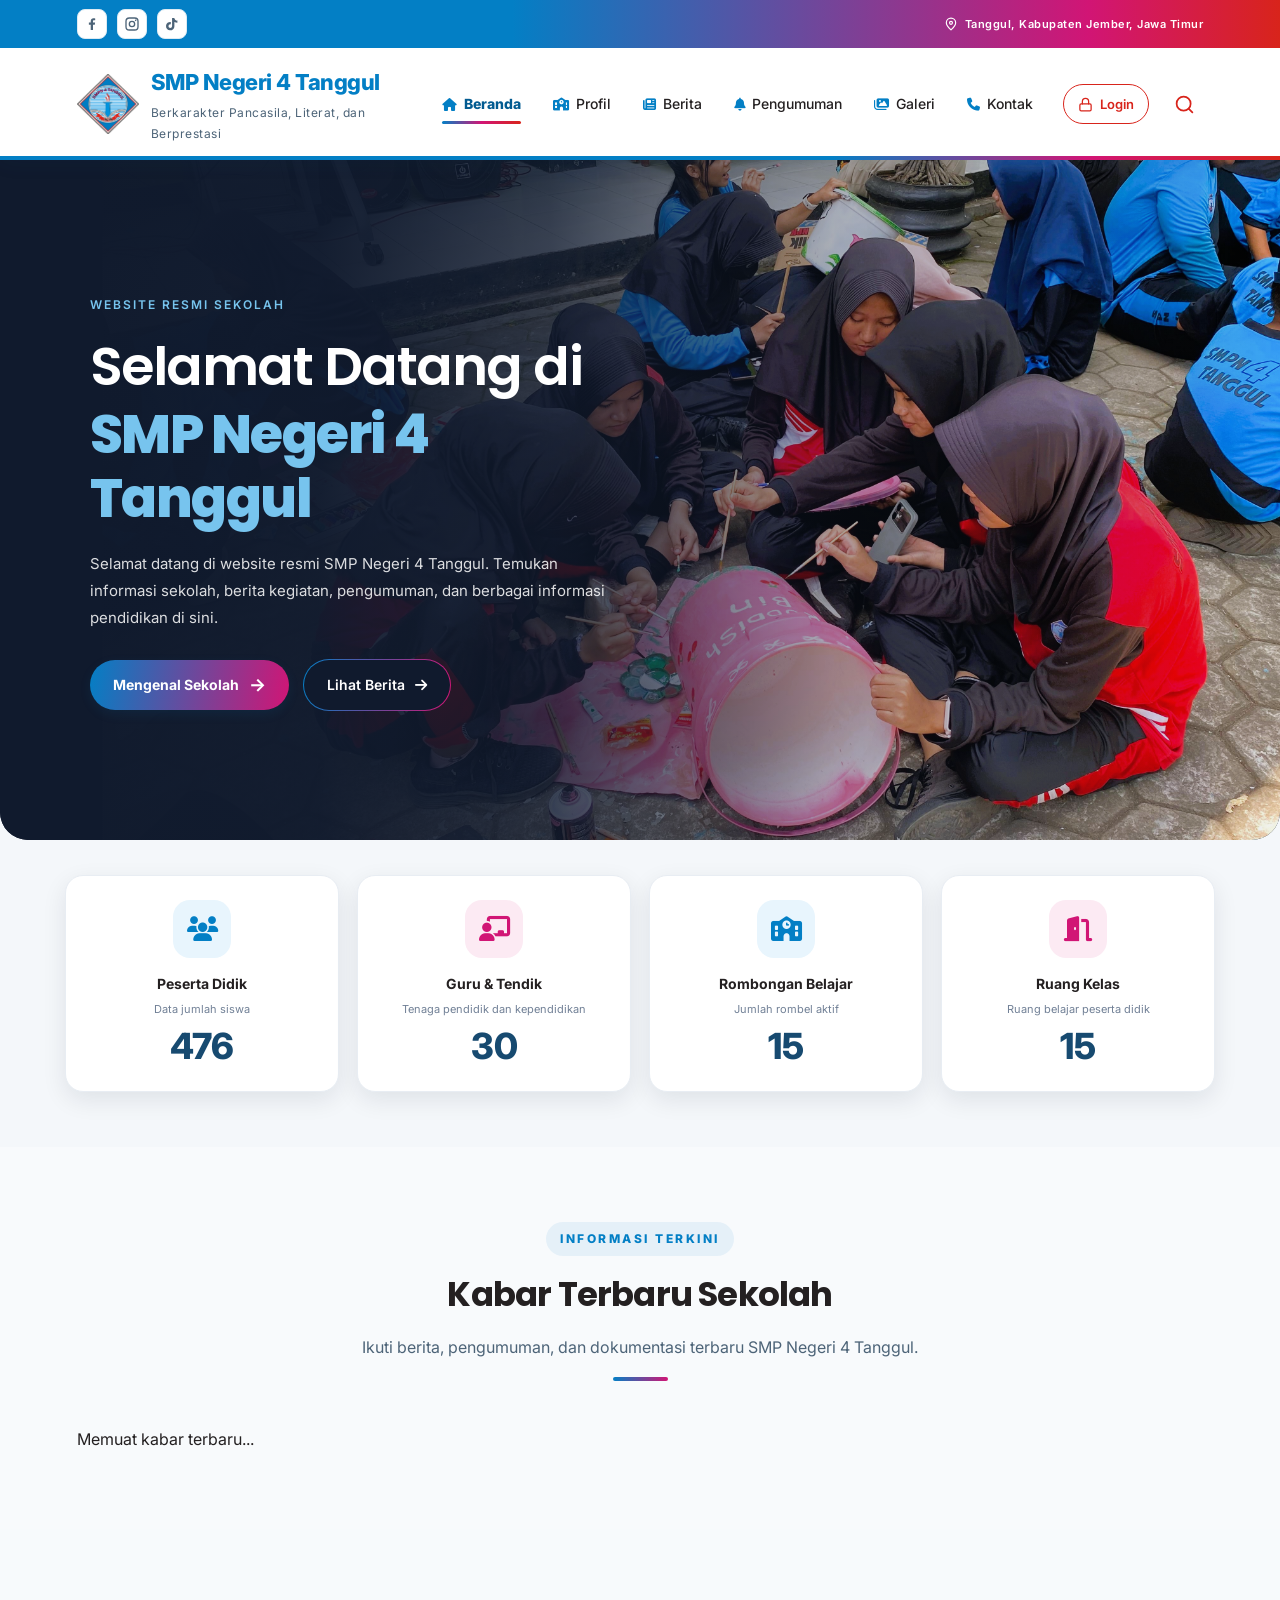
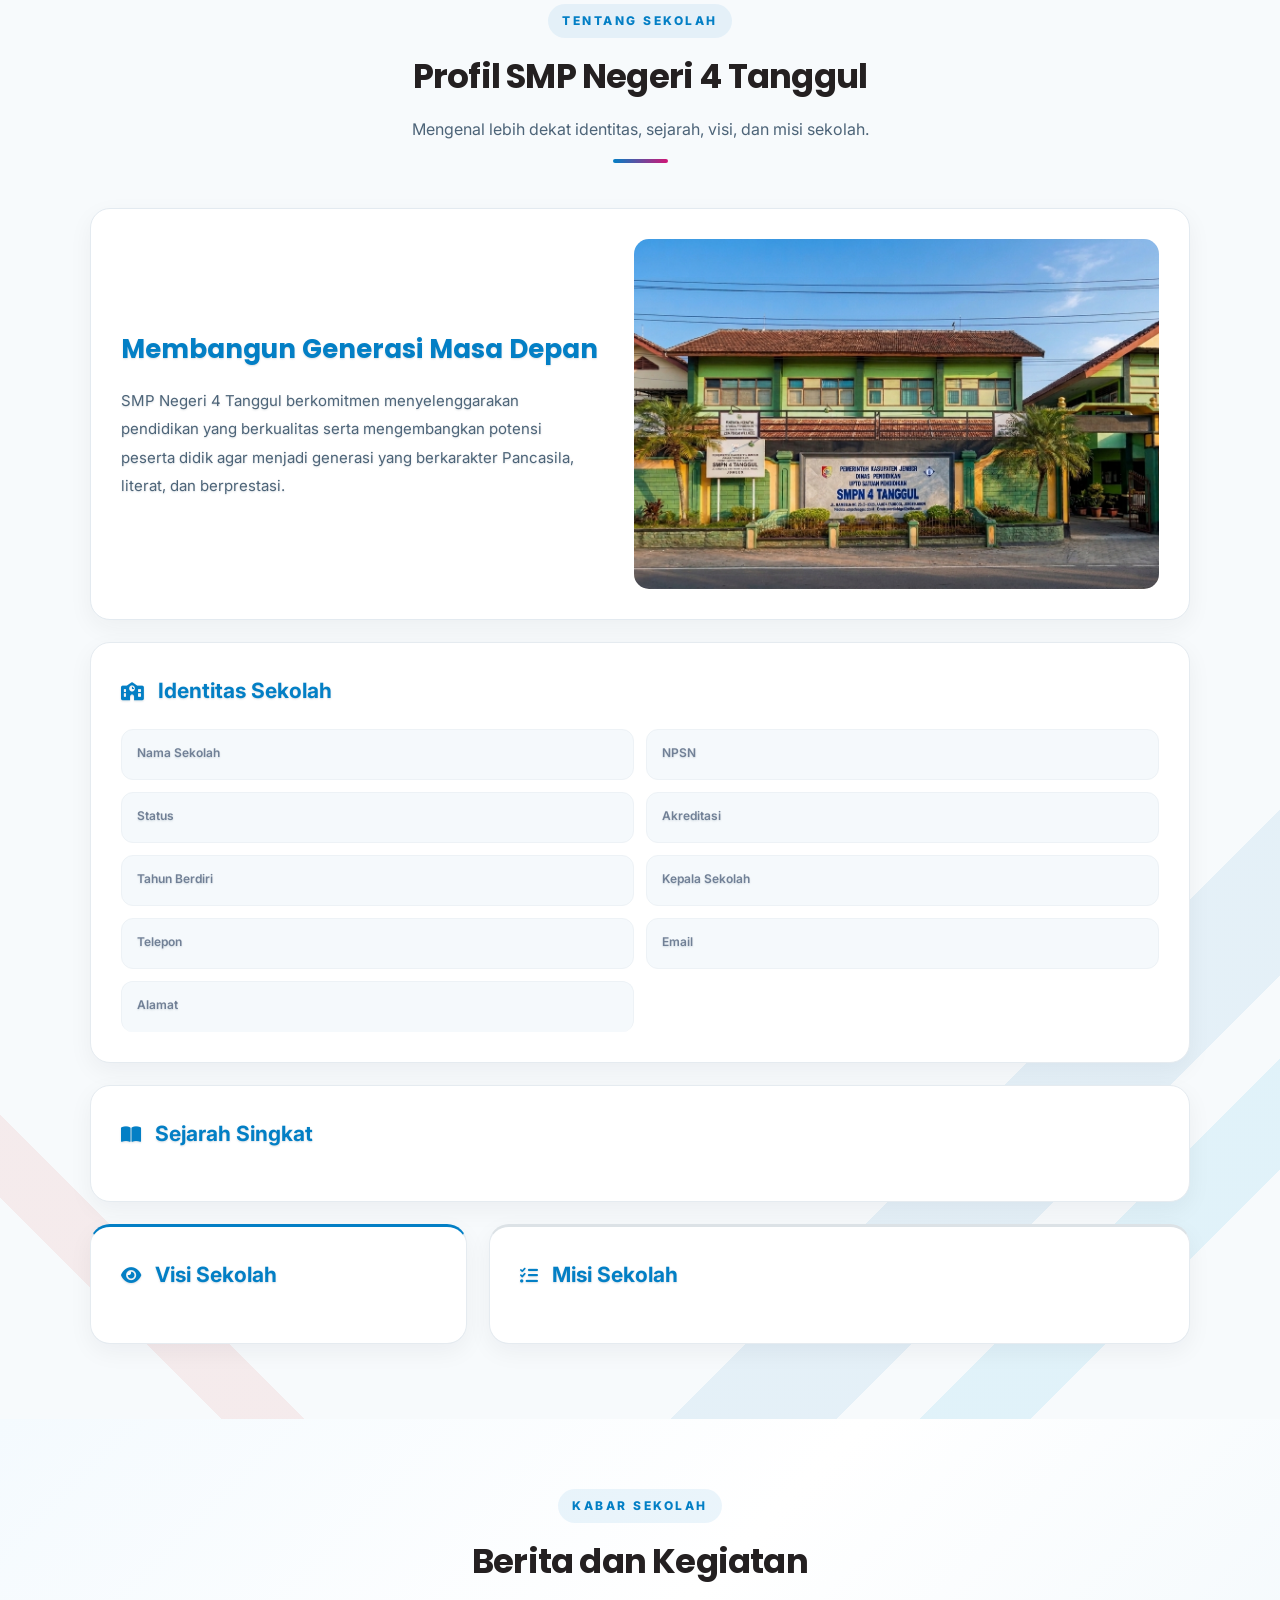
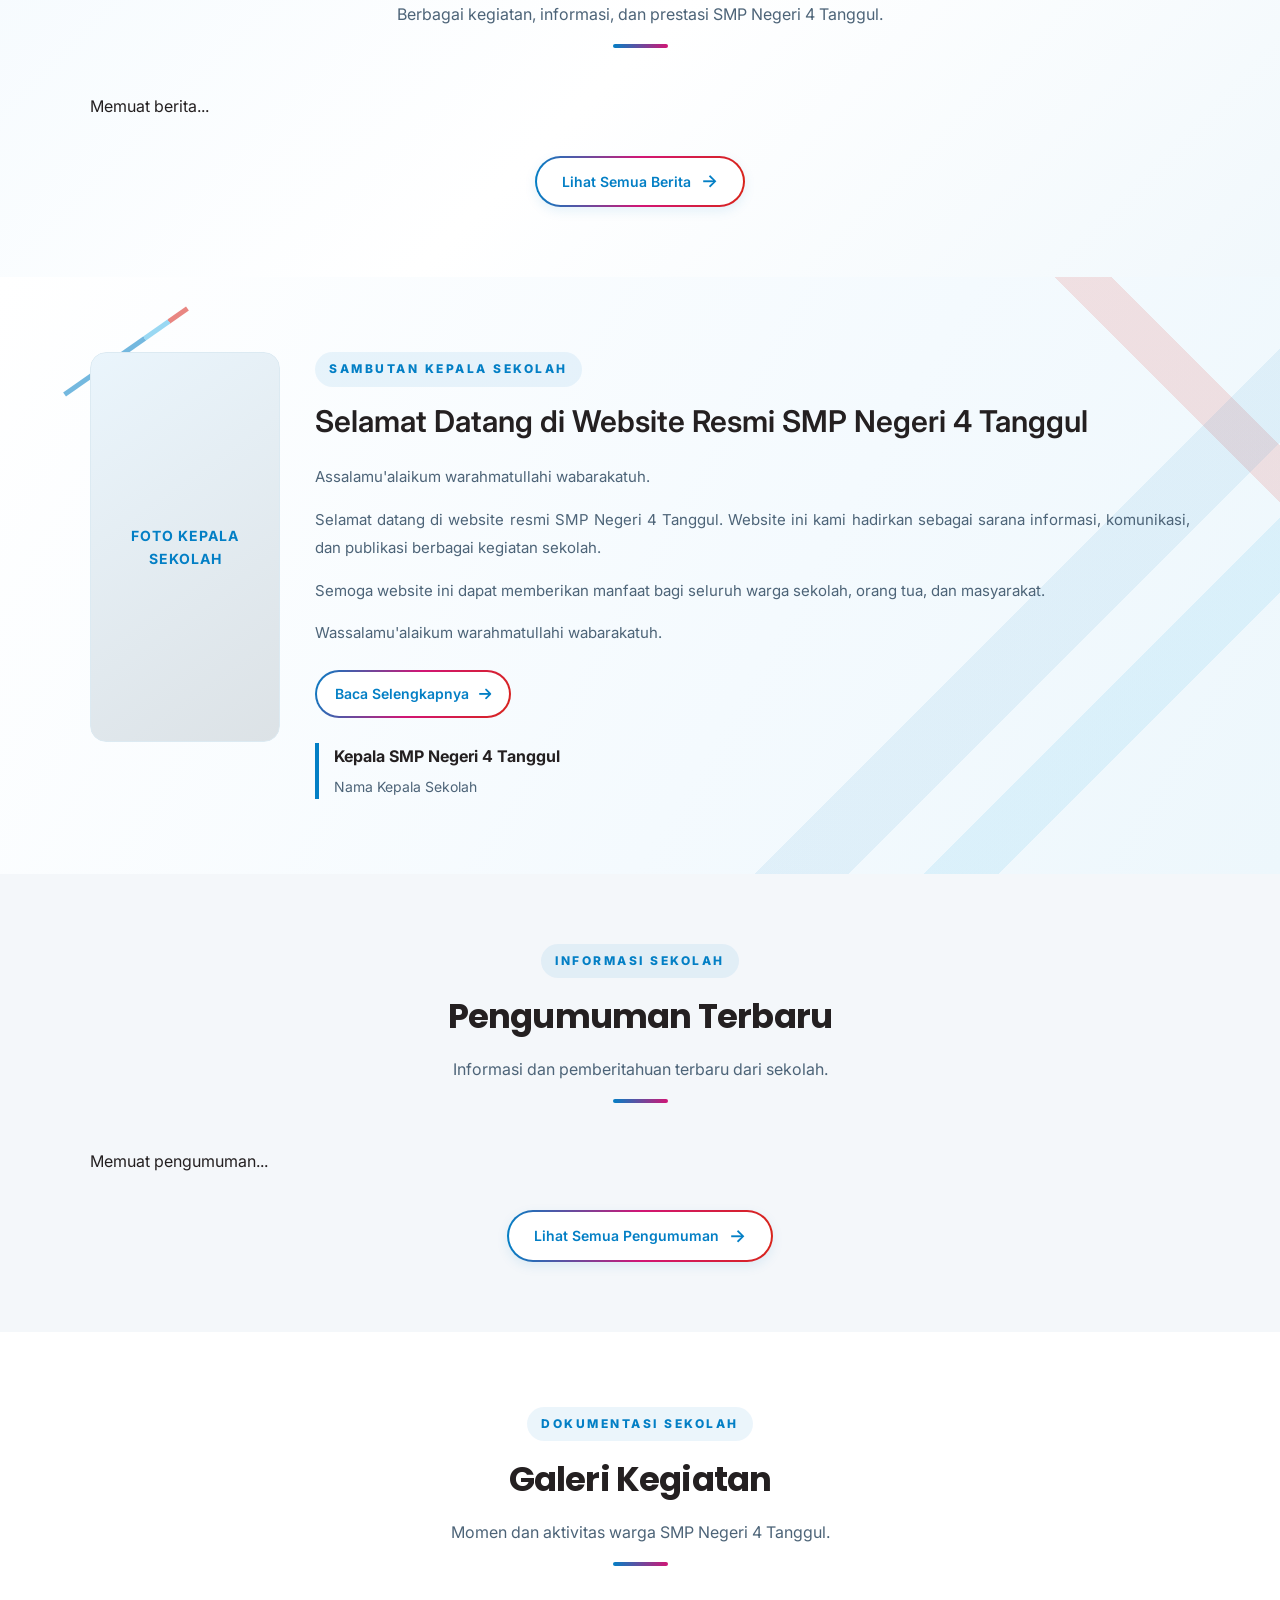
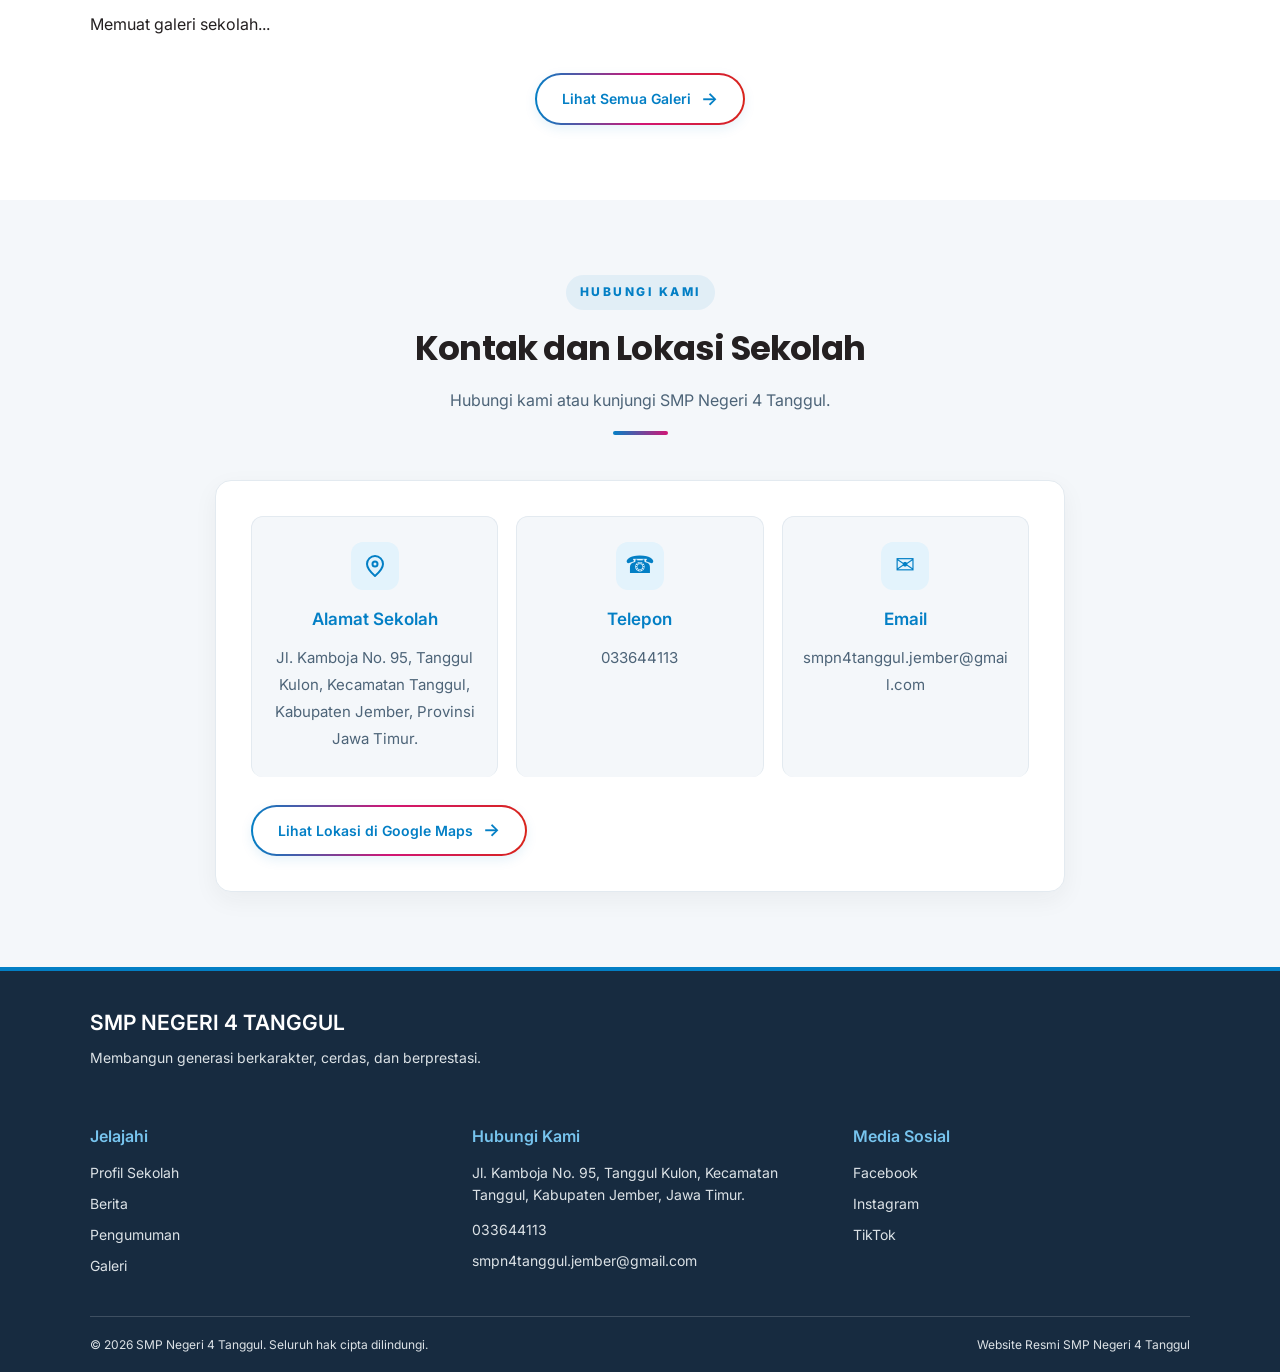
==== website/index.html @ e108ec38 "perbaikan sambutan ks" ====
<!DOCTYPE html>
<html lang="id">
<head>
  <meta charset="UTF-8">
  <meta name="viewport" content="width=device-width, initial-scale=1.0">
  <title>SMP Negeri 4 Tanggul</title>
  <link rel="stylesheet" href="style.css">
  <link rel="stylesheet" href="https://cdnjs.cloudflare.com/ajax/libs/font-awesome/6.5.2/css/all.min.css">

    
  
  <link rel="preconnect" href="https://fonts.googleapis.com">
  <link rel="preconnect" href="https://fonts.gstatic.com" crossorigin>
  <link href="https://fonts.googleapis.com/css2?family=Inter:wght@400;500;600;700&family=Poppins:wght@400;500;600;700;800&display=swap" rel="stylesheet">



</head>
<body>

<div class="top-bar">
  <div class="top-bar-content">
    
    
    <div class="social-links">
      <!-- FACEBOOK -->
      <a href="https://www.facebook.com/share/1E3fUXVpuL/"
        target="_blank" rel="noopener noreferrer"
        aria-label="Facebook SMP Negeri 4 Tanggul">
        <svg viewBox="0 0 24 24" aria-hidden="true">
          <path fill="currentColor" d="M13.5 21v-8h2.7l.4-3.1h-3.1V8c0-.9.3-1.5 1.6-1.5h1.7V3.7c-.8-.1-1.7-.2-2.5-.2-2.5 0-4.2 1.5-4.2 4.3v2.1H7.3V13h2.8v8z"/>
        </svg>
      </a>

      <!-- INSTAGRAM -->
      <a href="https://www.instagram.com/smpn4tanggul?cplk=MW43dXlxbHR1NW5qbg=="
        target="_blank" rel="noopener noreferrer"
        aria-label="Instagram SMP Negeri 4 Tanggul">
        <svg viewBox="0 0 24 24" aria-hidden="true">
          <rect x="3" y="3" width="18" height="18" rx="5"
                fill="none" stroke="currentColor" stroke-width="2"/>
          <circle cx="12" cy="12" r="4"
                  fill="none" stroke="currentColor" stroke-width="2"/>
          <circle cx="17.5" cy="6.5" r="1.2" fill="currentColor"/>
        </svg>
      </a>

      <!-- TIKTOK -->
      <a href="https://www.tiktok.com/@smpn4tanggulofficial?_r=1&amp;_t=ZS-9AyozaH67xF"
        target="_blank" rel="noopener noreferrer"
        aria-label="TikTok SMP Negeri 4 Tanggul">
        <svg viewBox="0 0 24 24" aria-hidden="true">
          <path fill="currentColor" d="M19.3 7.2a5.8 5.8 0 0 1-3.7-3.5V3h-3.5v12.2a2.7 2.7 0 1 1-2.7-2.7c.3 0 .6 0 .8.1V9a6.3 6.3 0 1 0 5.4 6.2V9a9.2 9.2 0 0 0 4.5 1.2V6.8c-.3.1-.6.2-.8.4z"/>
        </svg>
      </a>
    </div>


    <span class="top-bar-location">
      <svg xmlns="http://www.w3.org/2000/svg"
          width="14" height="14"
          viewBox="0 0 24 24"
          fill="none"
          stroke="currentColor"
          stroke-width="2"
          stroke-linecap="round"
          stroke-linejoin="round">
        <path d="M20 10c0 5-8 12-8 12S4 15 4 10a8 8 0 1 1 16 0Z"/>
        <circle cx="12" cy="10" r="2.5"/>
      </svg>
      Tanggul, Kabupaten Jember, Jawa Timur
    </span>
  </div>
</div>


  <header class="navbar">
    
    <div class="logo">
      <img src="assets/logo-sekolah.png" alt="Logo SMP Negeri 4 Tanggul">

      <div class="logo-text">
        <h1>SMP Negeri 4 Tanggul</h1>
        <p>Berkarakter Pancasila, Literat, dan Berprestasi</p>
      </div>
    </div>
    
    <button type="button" class="tombol-menu" id="tombolMenu"
      aria-label="Buka menu navigasi" aria-expanded="false">
      <i class="fa-solid fa-bars"></i>
    </button>

    <nav>
      <a href="index.html">
        <i class="fa-solid fa-house nav-icon"></i>
        Beranda
      </a>

      <a href="#profil">
        <i class="fa-solid fa-school nav-icon"></i>
        Profil
      </a>

      <a href="#berita">
        <i class="fa-solid fa-newspaper nav-icon"></i>
        Berita
      </a>

      <a href="#pengumuman">
        <i class="fa-solid fa-bell nav-icon"></i>
        Pengumuman
      </a>

      <a href="#galeri">
        <i class="fa-solid fa-images nav-icon"></i>
        Galeri
      </a>

      <a href="#kontak">
        <i class="fa-solid fa-phone nav-icon"></i>
        Kontak
      </a>

      <a href="login-admin.html" class="tombol-pengelola">
        <svg
          xmlns="http://www.w3.org/2000/svg"
          width="15"
          height="15"
          viewBox="0 0 24 24"
          fill="none"
          stroke="currentColor"
          stroke-width="2"
          stroke-linecap="round"
          stroke-linejoin="round"
        >
          <rect x="3" y="11" width="18" height="11" rx="2"></rect>
          <path d="M7 11V7a5 5 0 0 1 10 0v4"></path>
        </svg>
        <span>Login</span>
      </a>

      <button
        type="button"
        class="tombol-pencarian"
        id="tombolPencarian"
        aria-label="Buka pencarian"
        aria-expanded="false"
      >
        <svg
          xmlns="http://www.w3.org/2000/svg"
          width="21"
          height="21"
          viewBox="0 0 24 24"
          fill="none"
          stroke="currentColor"
          stroke-width="2"
          stroke-linecap="round"
          stroke-linejoin="round"
        >
          <circle cx="11" cy="11" r="8"></circle>
          <line x1="21" y1="21" x2="16.65" y2="16.65"></line>
        </svg>
      </button>
    </nav>
    

  </header>

    <!-- PANEL PENCARIAN -->
    <div class="panel-pencarian" id="panelPencarian" hidden>
      <div class="panel-pencarian-container">

        <div class="pencarian-input-wrapper">
          <svg
            xmlns="http://www.w3.org/2000/svg"
            width="20"
            height="20"
            viewBox="0 0 24 24"
            fill="none"
            stroke="currentColor"
            stroke-width="2"
            stroke-linecap="round"
            stroke-linejoin="round"
          >
            <circle cx="11" cy="11" r="8"></circle>
            <line x1="21" y1="21" x2="16.65" y2="16.65"></line>
          </svg>

          <input
            type="search"
            id="inputPencarian"
            placeholder="Cari berita, pengumuman, atau galeri..."
            autocomplete="off"
          >

          <button
            type="button"
            id="tutupPencarian"
            aria-label="Tutup pencarian"
          >
            &times;
          </button>
        </div>

        <div
          class="hasil-pencarian"
          id="hasilPencarian"
        ></div>

      </div>
    </div>

  <main>
  
    <section class="hero">

      <div class="hero-content">
        <span class="hero-label">WEBSITE RESMI SEKOLAH</span>

        <h2>
          Selamat Datang di
          <strong>SMP Negeri 4 Tanggul</strong>
        </h2>

        <p>
          Selamat datang di website resmi SMP Negeri 4 Tanggul.
          Temukan informasi sekolah, berita kegiatan, pengumuman,
          dan berbagai informasi pendidikan di sini.
        </p>

        <div class="hero-actions">

          <a href="#profil" class="hero-button">
            Mengenal Sekolah
          </a>

          <a href="#berita" class="hero-button-outline">
            Lihat Berita
            <i class="fa-solid fa-arrow-right"></i>
          </a>

        </div>

      </div>

      <div class="hero-background">
        <img
          src="assets/fotoa.jpg"
          alt="Kegiatan siswa SMP Negeri 4 Tanggul"
        >
      </div>

    </section>

        <!-- STATISTIK SEKOLAH -->
    <section class="statistik-sekolah">

      <div class="statistik-card">
        <div class="statistik-icon siswa">
          <i class="fa-solid fa-users"></i>
        </div>
        <div>
          <h3>Peserta Didik</h3>
          <p>Data jumlah siswa</p>
        </div>
        <strong>476</strong>
      </div>

      <div class="statistik-card">
        <div class="statistik-icon guru">
          <i class="fa-solid fa-chalkboard-user"></i>
        </div>
        <div>
          <h3>Guru & Tendik</h3>
          <p>Tenaga pendidik dan kependidikan</p>
        </div>
        <strong>30</strong>
      </div>

      <div class="statistik-card">
        <div class="statistik-icon rombel">
          <i class="fa-solid fa-school"></i>
        </div>
        <div>
          <h3>Rombongan Belajar</h3>
          <p>Jumlah rombel aktif</p>
        </div>
        <strong>15</strong>
      </div>

      <div class="statistik-card">
        <div class="statistik-icon ruang">
          <i class="fa-solid fa-door-open"></i>
        </div>
        <div>
          <h3>Ruang Kelas</h3>
          <p>Ruang belajar peserta didik</p>
        </div>
        <strong>15</strong>
      </div>

    </section>
    <!-- AKHIR STATISTIK SEKOLAH -->

        <!-- KABAR TERBARU SEKOLAH -->
    <section class="kabar-terbaru" id="kabar-terbaru">

      <div class="section-heading">
        <span class="section-label">INFORMASI TERKINI</span>
        <h2>Kabar Terbaru Sekolah</h2>
        <p>Ikuti berita, pengumuman, dan dokumentasi terbaru
          SMP Negeri 4 Tanggul.</p>
      </div>

      <div class="kabar-terbaru-list" id="kabarTerbaruList">
        <p>Memuat kabar terbaru...</p>
      </div>

    </section>
    <!-- AKHIR KABAR TERBARU SEKOLAH -->

    <!-- PROFIL SEKOLAH -->
    <section class="profil" id="profil">

      <div class="section-heading">
        <span class="section-label">TENTANG SEKOLAH</span>
        <h2>Profil SMP Negeri 4 Tanggul</h2>
        <p>Mengenal lebih dekat identitas, sejarah, visi, dan misi sekolah.</p>
      </div>

      <div class="profil-container">

        <!-- PEMBUKA PROFIL -->
        <div class="profil-pembuka">
          <div>
            <h3>Membangun Generasi Masa Depan</h3>
            <p>
              SMP Negeri 4 Tanggul berkomitmen menyelenggarakan
              pendidikan yang berkualitas serta mengembangkan
              potensi peserta didik agar menjadi generasi yang
              berkarakter Pancasila, literat, dan berprestasi.
            </p>
          </div>

          <img
            id="profilFotoSekolah"
            src="assets/foto-gedung-sekolah.jpg"
            alt="Gedung SMP Negeri 4 Tanggul"
          >
        </div>

        <!-- IDENTITAS SEKOLAH -->
        <div class="profil-identitas">
          <h3>
          <i class="fa-solid fa-school"></i>
          Identitas Sekolah
        </h3>

          
          <div class="profil-identitas-grid">
            <p><strong>Nama Sekolah</strong><span id="profilNamaSekolah"></span></p>
            <p><strong>NPSN</strong><span id="profilNpsn"></span></p>
            <p><strong>Status</strong><span id="profilStatus"></span></p>
            <p><strong>Akreditasi</strong><span id="profilAkreditasi"></span></p>
            <p><strong>Tahun Berdiri</strong><span id="profilTahunBerdiri"></span></p>
            <p><strong>Kepala Sekolah</strong><span id="profilKepalaSekolah"></span></p>
            <p><strong>Telepon</strong><span id="profilTelepon"></span></p>
            <p><strong>Email</strong><span id="profilEmail"></span></p>
            <p>
              <strong>Alamat</strong>
              <span id="profilAlamat"></span>
            </p>
          </div>

        </div>

        <!-- SEJARAH SEKOLAH -->
        <div class="profil-sejarah">
          <h3>
            <i class="fa-solid fa-book-open"></i>
            Sejarah Singkat
          </h3>

          <div id="profilSejarah"></div>
        
        </div>

        <!-- VISI DAN MISI -->
        <div class="profil-visi-misi">

          <div class="profil-visi">
            <h3>
              <i class="fa-solid fa-eye"></i>
              Visi Sekolah
            </h3>
            <p id="profilVisi"></p>
          </div>

          <div class="profil-misi">
            <h3>
              <i class="fa-solid fa-list-check"></i>
              Misi Sekolah
            </h3>

            <ol id="profilMisi"></ol>

          </div>

        </div>

      </div>

    </section>

  
    
    <!-- AKHIR PROFIL SEKOLAH -->

    <section class="berita" id="berita">

      <div class="section-heading">
        <span class="section-label">KABAR SEKOLAH</span>
        <h2>Berita dan Kegiatan</h2>
        <p>Berbagai kegiatan, informasi, dan prestasi SMP Negeri 4 Tanggul.</p>
      </div>

      <div class="berita-list" id="berita-list">

        <p class="berita-loading">
          Memuat berita...
        </p>

      </div>
      
      <div class="berita-semua">
        <a href="arsip-berita.html" class="tombol-semua-berita">
          Lihat Semua Berita
        </a>
      </div>

    </section>


    <section class="sambutan" id="sambutan">

      <div class="sambutan-container">

        <div class="sambutan-foto" id="sambutanFotoContainer">
          <div class="sambutan-foto-frame">
            <div class="foto-placeholder" id="sambutanFotoPlaceholder">
              FOTO KEPALA SEKOLAH
            </div>
            <img id="sambutanFoto"
                src=""
                alt="Foto Kepala Sekolah"
                hidden>
            </div>    
        </div>

        <div class="sambutan-content">
          <span class="section-label">SAMBUTAN KEPALA SEKOLAH</span>

          <h2 id="sambutanJudul">
            Selamat Datang di Website Resmi SMP Negeri 4 Tanggul
          </h2>

          <div id="sambutanIsi">
            <p>Assalamu'alaikum warahmatullahi wabarakatuh.</p>

            <p>
              Selamat datang di website resmi SMP Negeri 4 Tanggul.
              Website ini kami hadirkan sebagai sarana informasi,
              komunikasi, dan publikasi berbagai kegiatan sekolah.
            </p>

            <p>
              Semoga website ini dapat memberikan manfaat bagi
              seluruh warga sekolah, orang tua, dan masyarakat.
            </p>

            <p>Wassalamu'alaikum warahmatullahi wabarakatuh.</p>
          </div>

          <a href="sambutan-kepala-sekolah.html" class="tombol-sambutan-lengkap">
            Baca Selengkapnya
            <i class="fa-solid fa-arrow-right"></i>
          </a>

          <div class="sambutan-identitas">
            <strong>Kepala SMP Negeri 4 Tanggul</strong>
            <span id="sambutanNama">Nama Kepala Sekolah</span>
          </div>
        </div>

      </div>

    </section>
   
    
    
    <section class="pengumuman" id="pengumuman">

      <div class="section-heading">
        <span class="section-label">INFORMASI SEKOLAH</span>
        <h2>Pengumuman Terbaru</h2>
        <p>Informasi dan pemberitahuan terbaru dari sekolah.</p>
      </div>

      <div class="pengumuman-list" id="pengumuman-list">
        <p>Memuat pengumuman...</p>
      </div>

      <div class="pengumuman-semua">
        <a href="arsip-pengumuman.html" class="tombol-semua-pengumuman">
          Lihat Semua Pengumuman
        </a>
      </div>

    </section>


    
    
    <section class="galeri" id="galeri">

      <div class="section-heading">
        <span class="section-label">DOKUMENTASI SEKOLAH</span>
        <h2>Galeri Kegiatan</h2>
        <p>Momen dan aktivitas warga SMP Negeri 4 Tanggul.</p>
      </div>

      <div class="galeri-grid" id="galeriBeranda">
          <p id="statusGaleriBeranda">Memuat galeri sekolah...</p>
      </div>

      
      <div class="galeri-link">
        <a href="galeri.html" class="tombol-semua-galeri">
          Lihat Semua Galeri
        </a>
      </div>


    </section>


        
    <section class="kontak" id="kontak">

      <div class="section-heading">
        <span class="section-label">HUBUNGI KAMI</span>
        <h2>Kontak dan Lokasi Sekolah</h2>
        <p>Hubungi kami atau kunjungi SMP Negeri 4 Tanggul.</p>
      </div>

      <div class="kontak-container">

        <div class="kontak-card">

          <div class="kontak-grid">

            <div class="kontak-item">
              <span class="kontak-icon">
                <svg xmlns="http://www.w3.org/2000/svg" width="24" height="24"
                    viewBox="0 0 24 24" fill="none" stroke="currentColor"
                    stroke-width="2" stroke-linecap="round" stroke-linejoin="round">
                  <path d="M20 10c0 5-8 12-8 12S4 15 4 10a8 8 0 1 1 16 0Z"/>
                  <circle cx="12" cy="10" r="2.5"/>
                </svg>
              </span>
              <h3>Alamat Sekolah</h3>
              <p>
                Jl. Kamboja No. 95, Tanggul Kulon,
                Kecamatan Tanggul, Kabupaten Jember,
                Provinsi Jawa Timur.
              </p>
            </div>

            <div class="kontak-item">
              <span class="kontak-icon">☎</span>
              <h3>Telepon</h3>
              <p>
                <a href="tel:033644113">033644113</a>
              </p>
            </div>

            <div class="kontak-item">
              <span class="kontak-icon">✉</span>
              <h3>Email</h3>
              <p>
                <a href="mailto:smpn4tanggul.jember@gmail.com">
                  smpn4tanggul.jember@gmail.com
                </a>
              </p>
            </div>

          </div>

          <a
            class="kontak-maps"
            href="https://www.google.com/maps/search/?api=1&query=Jl.+Kamboja+No.+95+Tanggul+Kulon+Kecamatan+Tanggul+Jember+Jawa+Timur"
            target="_blank"
            rel="noopener noreferrer">
            Lihat Lokasi di Google Maps
          </a>

        </div>

      </div>

    </section>

    

  </main>

    <footer>
      <div class="footer-content">

        <!-- IDENTITAS SEKOLAH -->
        <div class="footer-brand">
          <h3>SMP NEGERI 4 TANGGUL</h3>
          <p>Membangun generasi berkarakter, cerdas, dan berprestasi.</p>
        </div>

        <div class="footer-columns">

          <!-- NAVIGASI -->
          <div class="footer-section">
            <h4>Jelajahi</h4>
            <a href="index.html#profil">Profil Sekolah</a>
            <a href="index.html#berita">Berita</a>
            <a href="index.html#pengumuman">Pengumuman</a>
            <a href="galeri.html">Galeri</a>
          </div>

          <!-- KONTAK -->
          <div class="footer-section">
            <h4>Hubungi Kami</h4>
            <p>Jl. Kamboja No. 95, Tanggul Kulon, Kecamatan Tanggul, Kabupaten Jember, Jawa Timur.</p>
            <a href="tel:033644113">033644113</a>
            <a href="mailto:smpn4tanggul.jember@gmail.com">smpn4tanggul.jember@gmail.com</a>
          </div>

          <!-- MEDIA SOSIAL -->
          <div class="footer-section">
            <h4>Media Sosial</h4>
            <a href="https://www.facebook.com/share/1E3fUXVpuL/" target="_blank" rel="noopener noreferrer">Facebook</a>
            <a href="https://www.instagram.com/smpn4tanggul/" target="_blank" rel="noopener noreferrer">Instagram</a>
            <a href="https://www.tiktok.com/@smpn4tanggulofficial" target="_blank" rel="noopener noreferrer">TikTok</a>
          </div>

        </div>

        <!-- COPYRIGHT -->
        <div class="footer-bottom">
          <p>&copy; 2026 SMP Negeri 4 Tanggul. Seluruh hak cipta dilindungi.</p>
          <p>Website Resmi SMP Negeri 4 Tanggul</p>
        </div>

      </div>
    </footer>




<script>
document.addEventListener("DOMContentLoaded", function () {
  const menuLinks = document.querySelectorAll("nav a");
  const sections = document.querySelectorAll(
  "#profil, #berita, #pengumuman, #galeri, #kontak"
);

  function aktifkanMenu(linkAktif) {
    menuLinks.forEach(link => link.classList.remove("active"));

    if (linkAktif) {
      linkAktif.classList.add("active");
    }
  }

  // Beranda aktif saat halaman berada di posisi paling atas
  const linkBeranda = document.querySelector(
    'nav a[href="index.html"]'
  );

  if (linkBeranda) {
    aktifkanMenu(linkBeranda);
  }

  const observer = new IntersectionObserver(entries => {
    entries.forEach(entry => {
      if (entry.isIntersecting) {
        const linkAktif = document.querySelector(
          'nav a[href="#' + entry.target.id + '"]'
        );

        aktifkanMenu(linkAktif);
      }
    });
  }, {
    rootMargin: "-25% 0px -65% 0px"
  });

  sections.forEach(section => observer.observe(section));

  // Kembali ke Beranda jika halaman digulir ke paling atas
  window.addEventListener("scroll", function () {
    if (window.scrollY < 100 && linkBeranda) {
      aktifkanMenu(linkBeranda);
    }
  });
});



</script>

<script type="module">
  import { supabase } from './supabase.js';

  async function muatBerita() {
    const daftarBerita = document.getElementById('berita-list');

    const { data, error } = await supabase
      .from('berita')
      .select('judul, slug, ringkasan, gambar, published_at')
      .eq('status', 'published')
      .order('published_at', { ascending: false })
      .limit(3);

    if (error) {
      console.error('Gagal memuat berita:', error.message);
      daftarBerita.innerHTML = `
        <p>Berita belum dapat dimuat.</p>
      `;
      return;
    }

    if (!data || data.length === 0) {
      daftarBerita.innerHTML = `
        <p>Belum ada berita yang diterbitkan.</p>
      `;
      return;
    }

    daftarBerita.innerHTML = data.map(berita => `
      <a
        href="detail-berita.html?slug=${encodeURIComponent(berita.slug)}"
        class="berita-card berita-link"
      >
        <div class="berita-gambar">
          <img
            src="${berita.gambar || 'https://placehold.co/600x400/037FC5/FFFFFF?text=Berita+Sekolah'}"
            alt="${berita.judul}"
          >
        </div>

        <div class="berita-content">
          
          <span class="berita-kategori">BERITA SEKOLAH</span>
            <div class="berita-tanggal">
              <svg xmlns="http://www.w3.org/2000/svg"
                  width="15"
                  height="15"
                  viewBox="0 0 24 24"
                  fill="none"
                  stroke="currentColor"
                  stroke-width="2"
                  stroke-linecap="round"
                  stroke-linejoin="round">
                <rect x="3" y="5" width="18" height="16" rx="2"></rect>
                <line x1="16" y1="3" x2="16" y2="7"></line>
                <line x1="8" y1="3" x2="8" y2="7"></line>
                <line x1="3" y1="11" x2="21" y2="11"></line>
              </svg>

              <span>
                ${new Date(berita.published_at).toLocaleDateString('id-ID', {
                  day: 'numeric',
                  month: 'long',
                  year: 'numeric',
                  timeZone: 'Asia/Jakarta'
                })}
              </span>
            </div>
          <h3>${berita.judul}</h3>

          <p>${berita.ringkasan || ''}</p>
        </div>
      </a>
    `).join('');
  }

    // =====================================
  // MEMUAT PENGUMUMAN BERANDA
  // =====================================

  async function muatPengumuman() {
    const daftarPengumuman =
      document.getElementById('pengumuman-list');

    const hariIni = new Date().toLocaleDateString('en-CA', {
      timeZone: 'Asia/Jakarta'
    });

    const { data, error } = await supabase
      .from('pengumuman')
      .select('judul, isi_pengumuman, jenis, tanggal_mulai, tanggal_berakhir')
      .eq('status', 'aktif')
      .order('created_at', { ascending: false });

    if (error) {
      console.error('Gagal memuat pengumuman:', error.message);
      daftarPengumuman.textContent =
        'Pengumuman belum dapat dimuat.';
      return;
    }

    const pengumumanAktif = (data || []).filter(item => {
      const mulai = !item.tanggal_mulai ||
        item.tanggal_mulai <= hariIni;

      const belumBerakhir = !item.tanggal_berakhir ||
        item.tanggal_berakhir >= hariIni;

      return mulai && belumBerakhir;
    });

    // Pengumuman penting selalu berada di atas
    pengumumanAktif.sort((a, b) => {
      if (a.jenis === 'penting' && b.jenis !== 'penting') return -1;
      if (a.jenis !== 'penting' && b.jenis === 'penting') return 1;
      return 0;
    });

    const tampil = pengumumanAktif.slice(0, 4);

    if (tampil.length === 0) {
      daftarPengumuman.textContent =
        'Belum ada pengumuman yang tersedia.';
      return;
    }

    daftarPengumuman.innerHTML = tampil.map(item => `
      <article class="pengumuman-card ${item.jenis === 'penting' ? 'penting' : ''}">
        <span class="pengumuman-label">
          ${item.jenis === 'penting' ? 'PENGUMUMAN PENTING' : 'PENGUMUMAN'}
        </span>

        <h3>${item.judul}</h3>

        <p>${item.isi_pengumuman}</p>

        <span class="pengumuman-tanggal">
          ${item.tanggal_mulai
            ? 'Mulai: ' + new Date(item.tanggal_mulai + 'T00:00:00').toLocaleDateString('id-ID', {
                day: 'numeric',
                month: 'long',
                year: 'numeric'
              })
            : 'Berlaku segera'}
        </span>
      </article>
    `).join('');
  }


  // =====================================
  // MEMUAT PROFIL SEKOLAH
  // =====================================

  async function muatProfilSekolah() {
    const { data, error } = await supabase
      .from('profil_sekolah')
      .select('*')
      .eq('id', 1)
      .single();

    if (error) {
      console.error('Gagal memuat profil sekolah:', error);
      return;
    }

    if (!data) return;

    // IDENTITAS SEKOLAH
    document.getElementById('profilNamaSekolah').textContent =
      data.nama_sekolah || '-';

    document.getElementById('profilNpsn').textContent =
      data.npsn || '-';

    document.getElementById('profilStatus').textContent =
      data.status_sekolah || '-';

    document.getElementById('profilAkreditasi').textContent =
      data.akreditasi || '-';

    document.getElementById('profilTahunBerdiri').textContent =
      data.tahun_berdiri || '-';

    document.getElementById('profilKepalaSekolah').textContent =
      data.kepala_sekolah || '-';

    document.getElementById('profilTelepon').textContent =
      data.telepon || '-';

    document.getElementById('profilEmail').textContent =
      data.email || '-';

    document.getElementById('profilAlamat').textContent =
      data.alamat || '-';

    // SEJARAH SEKOLAH
    const bagianSejarah = document.getElementById('profilSejarah');

    bagianSejarah.replaceChildren();

    const paragrafSejarah = (data.sejarah || '')
      .split(/\n\s*\n/)
      .map(teks => teks.trim())
      .filter(teks => teks !== '');

    paragrafSejarah.forEach(teks => {
      const paragraf = document.createElement('p');
      paragraf.textContent = teks;
      bagianSejarah.appendChild(paragraf);
    });

    // VISI SEKOLAH
    document.getElementById('profilVisi').textContent =
      data.visi || '-';

    // MISI SEKOLAH
    const daftarMisi = document.getElementById('profilMisi');

    daftarMisi.replaceChildren();

    const misiSekolah = Array.isArray(data.misi) ? data.misi : [];

    misiSekolah.forEach(teks => {
      const item = document.createElement('li');
      item.textContent = teks;
      daftarMisi.appendChild(item);
    });
  }

  // =====================================
  // MEMUAT GALERI BERANDA
  // =====================================

  async function muatGaleri() {
    const daftarGaleri =
      document.getElementById('galeriBeranda');

    const statusGaleri =
      document.getElementById('statusGaleriBeranda');

    const { data, error } = await supabase
      .from('galeri')
      .select('judul, keterangan, file_path, created_at')
      .eq('status', 'published')
      .order('created_at', { ascending: false })
      .limit(4);

    if (error) {
      console.error('Gagal memuat galeri:', error.message);
      statusGaleri.textContent =
        'Galeri belum dapat dimuat.';
      return;
    }

    if (!data || data.length === 0) {
      statusGaleri.textContent =
        'Belum ada foto galeri yang diterbitkan.';
      return;
    }

    daftarGaleri.replaceChildren();

    data.forEach(function(foto) {
      const kartu = document.createElement('div');
      kartu.className = 'galeri-item';

      const gambar = document.createElement('img');
      gambar.alt = foto.judul;
      gambar.loading = 'lazy';

      const { data: urlData } = supabase.storage
        .from('galeri-sekolah')
        .getPublicUrl(foto.file_path);

      gambar.src = urlData.publicUrl;

      const keterangan = document.createElement('div');
      keterangan.className = 'galeri-keterangan';

      const judul = document.createElement('h3');
      judul.textContent = foto.judul;

      const deskripsi = document.createElement('p');
      deskripsi.textContent = foto.keterangan || '';

      keterangan.append(judul, deskripsi);
      kartu.append(gambar, keterangan);
      daftarGaleri.appendChild(kartu);
    });
  }


// =====================================
// MEMUAT KABAR TERBARU SEKOLAH
// =====================================

async function muatKabarTerbaru() {
  const wadah = document.getElementById('kabarTerbaruList');

  const hariIni = new Date().toLocaleDateString('en-CA', {
    timeZone: 'Asia/Jakarta'
  });

  try {
    const [beritaRes, pengumumanRes, galeriRes] = await Promise.all([
      supabase
        .from('berita')
        .select('judul, slug, ringkasan, gambar, published_at')
        .eq('status', 'published')
        .not('published_at', 'is', null),

      supabase
        .from('pengumuman')
        .select('judul, isi_pengumuman, jenis, tanggal_mulai, tanggal_berakhir, created_at')
        .eq('status', 'aktif')
        .order('created_at', { ascending: false }),

      supabase
        .from('galeri')
        .select('judul, keterangan, file_path, created_at')
        .eq('status', 'published')
        .order('created_at', { ascending: false })
    ]);

    if (beritaRes.error) throw beritaRes.error;
    if (pengumumanRes.error) throw pengumumanRes.error;
    if (galeriRes.error) throw galeriRes.error;

    const daftar = [];

    // Masukkan berita
    (beritaRes.data || []).forEach(item => {
      daftar.push({
        jenis: 'berita',
        judul: item.judul,
        tanggal: item.published_at,
        deskripsi: item.ringkasan || '',
        gambar: item.gambar,
        tautan: `detail-berita.html?slug=${encodeURIComponent(item.slug)}`
      });
    });

    // Masukkan pengumuman yang masih berlaku
    (pengumumanRes.data || []).forEach(item => {
      const mulai = !item.tanggal_mulai ||
        item.tanggal_mulai <= hariIni;

      const belumBerakhir = !item.tanggal_berakhir ||
        item.tanggal_berakhir >= hariIni;

      if (mulai && belumBerakhir) {
        daftar.push({
          jenis: item.jenis === 'penting'
            ? 'pengumuman-penting'
            : 'pengumuman',
          judul: item.judul,
          tanggal: item.created_at,
          deskripsi: item.isi_pengumuman || '',
          tautan: 'arsip-pengumuman.html'
        });
      }
    });

    // Masukkan galeri
    (galeriRes.data || []).forEach(item => {
      const { data: urlData } = supabase.storage
        .from('galeri-sekolah')
        .getPublicUrl(item.file_path);

      daftar.push({
        jenis: 'galeri',
        judul: item.judul,
        tanggal: item.created_at,
        deskripsi: item.keterangan || '',
        gambar: urlData.publicUrl,
        tautan: 'galeri.html'
      });
    });

    // Urutkan berdasarkan waktu terbaru
    daftar.sort((a, b) =>
      new Date(b.tanggal) - new Date(a.tanggal)
    );

    // Ambil 4 konten terbaru
    const terbaru = daftar.slice(0, 4);

    if (terbaru.length === 0) {
      wadah.textContent = 'Belum ada kabar terbaru.';
      return;
    }

    // Tampilkan kartu
    wadah.innerHTML = terbaru.map(item => {
      const label = {
        berita: 'BERITA SEKOLAH',
        pengumuman: 'PENGUMUMAN',
        'pengumuman-penting': 'PENGUMUMAN PENTING',
        galeri: 'GALERI'
      }[item.jenis];

      const tanggal = new Date(item.tanggal)
        .toLocaleDateString('id-ID', {
          day: 'numeric',
          month: 'long',
          year: 'numeric',
          timeZone: 'Asia/Jakarta'
        });

      const gambar = item.gambar
        ? `<img src="${item.gambar}" alt="${item.judul}" loading="lazy">`
        : `<div class="kabar-tanpa-gambar">
             <i class="fa-solid fa-bell"></i>
           </div>`;

      return `
        <a href="${item.tautan}" class="kabar-card">
          <div class="kabar-gambar">
            ${gambar}
          </div>

          <div class="kabar-content">
            <span class="kabar-label ${item.jenis}">
              ${label}
            </span>

            <span class="kabar-tanggal">${tanggal}</span>

            <h3>${item.judul}</h3>

            <p>${item.deskripsi}</p>

            <span class="kabar-baca">
              Lihat Selengkapnya
              <i class="fa-solid fa-arrow-right"></i>
            </span>
          </div>
        </a>
      `;
    }).join('');

  } catch (error) {
    console.error('Gagal memuat kabar terbaru:', error);
    wadah.textContent = 'Kabar terbaru belum dapat dimuat.';
  }
}


async function muatSambutanKepalaSekolah() {
  try {
    const { data, error } = await supabase
      .from('sambutan_kepala_sekolah')
      .select('*')
      .order('id', { ascending: true })
      .limit(1)
      .single();

    if (error) throw error;

    if (!data) return;

    // Tampilkan judul sambutan
    document.getElementById('sambutanJudul').textContent =
      data.judul || '';

    // Tampilkan nama kepala sekolah
    document.getElementById('sambutanNama').textContent =
      data.nama_kepala_sekolah || '';

    // Tampilkan isi sambutan
    const wadahIsi = document.getElementById('sambutanIsi');
    wadahIsi.replaceChildren();

    const paragraf = (data.isi_sambutan || '')
      .split(/\r?\n/)
      .map(teks => teks.trim())
      .filter(teks => teks.length > 0)
      .slice(0, 2);

    paragraf.forEach(teks => {
      const p = document.createElement('p');
      p.textContent = teks;
      wadahIsi.appendChild(p);
    });

    // Tampilkan foto jika tersedia
    const foto = document.getElementById('sambutanFoto');
    const placeholder = document.getElementById('sambutanFotoPlaceholder');

    if (data.foto_url) {
      foto.src = data.foto_url;
      foto.hidden = false;
      placeholder.hidden = true;
    } else {
      foto.hidden = true;
      placeholder.hidden = false;
    }

  } catch (error) {
    console.error('Gagal memuat sambutan kepala sekolah:', error);
  }
}


  // PANGGIL FUNGSI PEMUATAN
  
  muatProfilSekolah();
  muatSambutanKepalaSekolah();
  muatBerita();
  muatPengumuman();
  muatGaleri();
  muatKabarTerbaru();
</script>


<script>
document.addEventListener('DOMContentLoaded', function () {
  const tombolPencarian = document.getElementById('tombolPencarian');
  const panelPencarian = document.getElementById('panelPencarian');
  const inputPencarian = document.getElementById('inputPencarian');
  const tutupPencarian = document.getElementById('tutupPencarian');

  if (!tombolPencarian || !panelPencarian) return;

  tombolPencarian.addEventListener('click', function () {
    const sedangTerbuka = !panelPencarian.hidden;

    panelPencarian.hidden = sedangTerbuka;
    tombolPencarian.setAttribute('aria-expanded', String(!sedangTerbuka));

    if (!sedangTerbuka && inputPencarian) {
      inputPencarian.focus();
    }
  });

  tutupPencarian.addEventListener('click', function () {
    panelPencarian.hidden = true;
    tombolPencarian.setAttribute('aria-expanded', 'false');
    tombolPencarian.focus();
  });
});

  // Tutup panel jika pengguna mengeklik di luar area pencarian
  document.addEventListener('click', function (event) {
    const klikDiTombol = tombolPencarian.contains(event.target);
    const klikDiPanel = panelPencarian.contains(event.target);

    if (!klikDiTombol && !klikDiPanel && !panelPencarian.hidden) {
      panelPencarian.hidden = true;
      tombolPencarian.setAttribute('aria-expanded', 'false');
    }
  });

</script>



<script type="module">
import { supabase } from './supabase.js';

const input = document.getElementById('inputPencarian');
const hasil = document.getElementById('hasilPencarian');

if (input && hasil) {

  let timerPencarian;

  function aman(teks) {
    return String(teks || '').replace(/[&<>"']/g, karakter => ({
      '&': '&amp;',
      '<': '&lt;',
      '>': '&gt;',
      '"': '&quot;',
      "'": '&#039;'
    })[karakter]);
  }

  async function cariKonten(kataKunci) {
    hasil.innerHTML = '<p>Mencari informasi...</p>';

    const pola = `%${kataKunci}%`;

    const [beritaJudul, beritaRingkasan,
           pengumumanJudul, pengumumanIsi,
           galeriJudul, galeriKeterangan] = await Promise.all([

      supabase.from('berita')
        .select('judul, slug, ringkasan')
        .eq('status', 'published')
        .ilike('judul', pola),

      supabase.from('berita')
        .select('judul, slug, ringkasan')
        .eq('status', 'published')
        .ilike('ringkasan', pola),

      supabase.from('pengumuman')
        .select('judul, isi_pengumuman')
        .eq('status', 'aktif')
        .ilike('judul', pola),

      supabase.from('pengumuman')
        .select('judul, isi_pengumuman')
        .eq('status', 'aktif')
        .ilike('isi_pengumuman', pola),

      supabase.from('galeri')
        .select('judul, keterangan')
        .eq('status', 'published')
        .ilike('judul', pola),

      supabase.from('galeri')
        .select('judul, keterangan')
        .eq('status', 'published')
        .ilike('keterangan', pola)
    ]);

    const semuaHasil = [
      ...(beritaJudul.data || []),
      ...(beritaRingkasan.data || [])
    ];

    const beritaUnik = [...new Map(
      semuaHasil.map(item => [item.slug, item])
    ).values()];

    const pengumumanUnik = [...new Map(
      [
        ...(pengumumanJudul.data || []),
        ...(pengumumanIsi.data || [])
      ].map(item => [item.judul, item])
    ).values()];

    const galeriUnik = [...new Map(
      [
        ...(galeriJudul.data || []),
        ...(galeriKeterangan.data || [])
      ].map(item => [item.judul, item])
    ).values()];

    const adaError = [
      beritaJudul, beritaRingkasan,
      pengumumanJudul, pengumumanIsi,
      galeriJudul, galeriKeterangan
    ].some(item => item.error);

    if (adaError) {
      console.error('Gagal mencari konten:', [
        beritaJudul, beritaRingkasan,
        pengumumanJudul, pengumumanIsi,
        galeriJudul, galeriKeterangan
      ].filter(item => item.error));
      hasil.innerHTML = '<p>Pencarian belum dapat dilakukan.</p>';
      return;
    }

    let html = '';

    beritaUnik.forEach(item => {
      html += `
        <a class="hasil-pencarian-item"
           href="detail-berita.html?slug=${encodeURIComponent(item.slug)}">
          <span>BERITA</span>
          <strong>${aman(item.judul)}</strong>
        </a>
      `;
    });

    pengumumanUnik.forEach(item => {
      html += `
        <a class="hasil-pencarian-item"
           href="arsip-pengumuman.html">
          <span>PENGUMUMAN</span>
          <strong>${aman(item.judul)}</strong>
        </a>
      `;
    });

    galeriUnik.forEach(item => {
      html += `
        <a class="hasil-pencarian-item"
           href="galeri.html">
          <span>GALERI</span>
          <strong>${aman(item.judul)}</strong>
        </a>
      `;
    });

    hasil.innerHTML = html || '<p>Tidak ada informasi yang ditemukan.</p>';
  }

  input.addEventListener('input', function () {
    clearTimeout(timerPencarian);

    const kataKunci = input.value.trim();

    if (kataKunci.length < 2) {
      hasil.innerHTML = kataKunci.length === 0
        ? ''
        : '<p>Ketik minimal 2 karakter untuk mencari.</p>';
      return;
    }

    timerPencarian = setTimeout(() => {
      cariKonten(kataKunci);
    }, 400);
  });
}
</script>

<script>
  const tombolMenu = document.getElementById('tombolMenu');
  const menuNavigasi = document.querySelector('.navbar nav');

  tombolMenu.addEventListener('click', function () {
    const menuTerbuka = menuNavigasi.classList.toggle('menu-terbuka');

    tombolMenu.setAttribute('aria-expanded', menuTerbuka);
    tombolMenu.innerHTML = menuTerbuka
      ? '<i class="fa-solid fa-xmark"></i>'
      : '<i class="fa-solid fa-bars"></i>';
  });

  menuNavigasi.querySelectorAll('a').forEach(function (link) {
    link.addEventListener('click', function () {
      menuNavigasi.classList.remove('menu-terbuka');
      tombolMenu.setAttribute('aria-expanded', 'false');
      tombolMenu.innerHTML = '<i class="fa-solid fa-bars"></i>';
    });
  });
</script>







</body>
</html>
---- website/style.css ----
/* =================================
   DESAIN WEBSITE SMP NEGERI 4 TANGGUL
   Tema: Dark Modern
================================= */

:root {
  --bg: #F4F7FA;
  --surface: #FFFFFF;
  --surface-light: #DCE2E6;
  --primary: #037FC5;
  --accent: #D8241B;
  --text: #242021;
  --muted: #4D6478;
}

* {
  margin: 0;
  padding: 0;
  box-sizing: border-box;
}

body {
 font-family: 'Inter', sans-serif;
  background: var(--bg);
  color: var(--text);
  line-height: 1.7;
}

.navbar {
  background: var(--surface);
  padding: 20px 6%;
  display: flex;
  justify-content: space-between;
  align-items: center;
  gap: 30px;
  border-bottom: 1px solid #26344b;
}

.logo h1 {
  color: var(--primary);
  font-size: 23px;
  margin-bottom: 2px;
}

.logo p {
  color: var(--muted);
  font-size: 13px;
}

nav {
  display: flex;
  gap: 25px;
  align-items: center;
}

nav a {
  color: var(--text);
  text-decoration: none;
  font-size: 14px;
  transition: color 0.3s;
}

nav a:hover {
  color: var(--primary);
}





/* RESPONSIVE DESIGN */

@media (max-width: 768px) {

  
.navbar {
  flex-direction: column;
  text-align: center;
  gap: 14px;
  padding: 16px 10px;
}

nav {
  justify-content: center;
  flex-wrap: wrap;
  gap: 10px 16px;
  width: 100%;
}


  main {
    margin: 16px 4px;
    padding: 6px;
  }

  .hero {
    min-height: 350px;
    padding: 35px 22px;
  }

  .hero h2 {
    font-size: 30px;
  }

  .hero p {
    font-size: 14px;
  }
}

@media (max-width: 400px) {

  .logo h1 {
    font-size: 20px;
  }

  nav a {
    font-size: 13px;
  }

  .hero h2 {
    font-size: 26px;
  }
}

/* PROFIL SEKOLAH */

.profil {
  padding: 85px 7%;
}

.section-heading {
  position: relative;
  text-align: center;
  margin-bottom: 45px;
}

.section-heading::after {
  content: "";
  display: block;
  width: 55px;
  height: 4px;
  margin: 16px auto 0;
  border-radius: 10px;
  background: linear-gradient(90deg, #037fc5, #d11575);
}


.section-label {
  display: inline-block;
  color: var(--primary);
  font-size: 12px;
  font-weight: 800;
  letter-spacing: 2.5px;
  text-transform: uppercase;
  padding: 7px 14px;
  border-radius: 30px;
  background: rgba(3, 127, 197, 0.08);
}

.section-heading h2 {
  color: var(--text);
  font-family: 'Poppins', sans-serif;
  font-size: 34px;
  font-weight: 700;
  letter-spacing: -0.8px;
  margin: 10px 0;
}

.section-heading p {
  color: var(--muted);
}

.profil-content {
  display: grid;
  grid-template-columns: repeat(2, 1fr);
  gap: 22px;
}

.profil-card {
  background: var(--surface);
  border: 1px solid #e5ebf0;
  border-radius: 18px;
  padding: 32px;
  box-shadow: 0 8px 24px rgba(16, 26, 45, 0.045);
  transition: all 0.3s ease;
}

.profil-card:hover {
  transform: translateY(-5px);
  border-color: var(--primary);
  box-shadow: 0 14px 30px rgba(16, 26, 45, 0.09);
}

.profil-card h3 {
  color: var(--primary);
  font-size: 20px;
  margin-bottom: 12px;
}

.profil-card p {
  color: var(--muted);
  font-size: 15px;
}

.profil-visi h3 i,
.profil-misi h3 i {
  font-size: 18px;
  color: #037FC5;
  margin-right: 9px;
}

/* RESPONSIVE PROFIL */

@media (max-width: 768px) {
  .profil {
    padding: 45px 20px;
  }

  .profil-content {
    grid-template-columns: 1fr;
    gap: 16px;
  }

  .section-heading h2 {
    font-size: 27px;
  }

  .profil-card {
    padding: 22px;
  }
}


/* =================================
   PENYEMPURNAAN TEMA LIGHT MODERN
================================= */

/* NAVBAR */
.navbar {
  background: #FFFFFF;
  border-bottom: 1px solid #DCE2E6;
  box-shadow: 0 2px 12px rgba(36, 32, 33, 0.04);
}

.logo h1 {
  color: #037FC5;
}

nav a {
  color: #242021;
}

nav a:hover {
  color: #037FC5;
}



/* BAGIAN PROFIL */


.section-heading p {
  color: #4D6478;
}


.profil-card h3 {
  color: #037FC5;
}

.profil-card p {
  color: #4D6478;
}




/* LOGO SEKOLAH */
.logo {
  display: flex;
  align-items: center;
  gap: 14px;
}

.logo img {
  width: 58px;
  height: 58px;
  object-fit: contain;
}

.logo-text h1 {
  color: var(--primary);
  font-size: 23px;
  margin-bottom: 2px;
}

.logo-text p {
  color: var(--muted);
  font-size: 13px;
}


/* =================================
   PENGUMUMAN TERBARU
================================= */

.pengumuman {
  padding: 70px 7%;
  background: #F4F7FA;
}

.pengumuman-list {
  display: grid;
  grid-template-columns: repeat(2, 1fr);
  gap: 24px;
}

.pengumuman-card {
  background: #FFFFFF;
  border: 1px solid #E3EAF0;
  border-radius: 14px;
  padding: 28px;
  box-shadow: 0 5px 18px rgba(36, 32, 33, 0.04);
  transition: 0.3s;
}

.pengumuman-card:hover {
  transform: translateY(-5px);
  box-shadow: 0 10px 25px rgba(3, 127, 197, 0.10);
}

.pengumuman-card.penting {
  border-left: 5px solid #D8241B;
  background: linear-gradient(135deg, #FFFFFF, #FFF5F4);
}

.pengumuman-label {
  display: inline-block;
  background: #EAF5FC;
  color: #037FC5;
  padding: 6px 12px;
  border-radius: 5px;
  font-size: 11px;
  font-weight: bold;
  letter-spacing: 1px;
  margin-bottom: 16px;
}

.pengumuman-card.penting .pengumuman-label {
  background: #FCE8E7;
  color: #D8241B;
}

.pengumuman-card h3 {
  color: #242021;
  font-size: 20px;
  margin-bottom: 12px;
}

.pengumuman-card p {
  color: #4D6478;
  font-size: 14px;
  line-height: 1.7;
  margin-bottom: 20px;
}

.pengumuman-tanggal {
  color: #4D6478;
  font-size: 12px;
}

/* RESPONSIVE PENGUMUMAN */
@media (max-width: 768px) {
  .pengumuman {
    padding: 45px 20px;
  }

  .pengumuman-list {
    grid-template-columns: 1fr;
    gap: 16px;
  }

  .pengumuman-card {
    padding: 22px;
  }
}


/* =================================
   BERITA DAN KEGIATAN SEKOLAH
================================= */

.berita {
  padding: 70px 7%;
  background: #FFFFFF;
}

.berita-list {
  display: grid;
  grid-template-columns: repeat(3, 1fr);
  gap: 24px;
}

/* KARTU BERITA */
.berita-card {
  background: #FFFFFF;
  border: 1px solid #E5EBF0;
  border-radius: 18px;
  overflow: hidden;
  box-shadow: 0 6px 22px rgba(16, 26, 45, 0.05);
  transition: transform 0.3s ease, box-shadow 0.3s ease;
}

.berita-card:hover {
  transform: translateY(-4px);
  box-shadow: 0 14px 30px rgba(16, 26, 45, 0.10);
}

/* FOTO BERITA */
.berita-gambar {
  width: 100%;
  height: 220px;
  background: #F3F7FA;
  display: flex;
  align-items: center;
  justify-content: center;
  overflow: hidden;
}

.berita-gambar img {
  width: 100%;
  height: 100%;
  object-fit: cover;
  object-position: center;
  transition: transform 0.4s ease;
}

.berita-card:hover .berita-gambar img {
  transform: scale(1.04);
}

/* ISI KARTU BERITA */
.berita-content {
  padding: 22px;
}

.berita-kategori {
  display: inline-block;
  color: #037FC5;
  background: #F0F7FC;
  font-size: 11px;
  font-weight: 700;
  letter-spacing: 1px;
  padding: 6px 10px;
  border-radius: 20px;
}

.berita-content h3 {
  color: #242021;
  font-family: 'Poppins', sans-serif;
  font-size: 18px;
  font-weight: 700;
  line-height: 1.5;
  margin: 14px 0 10px;
}

.berita-content p {
  color: #4D6478;
  font-size: 14px;
  line-height: 1.8;
  margin: 0;
}
.berita-content p {
  display: -webkit-box;
  -webkit-line-clamp: 3;
  line-clamp: 3;
  -webkit-box-orient: vertical;
  overflow: hidden;
}

/* RESPONSIVE BERITA */
@media (max-width: 900px) {
  .berita-list {
    grid-template-columns: repeat(2, 1fr);
  }
}


@media (max-width: 600px) {
  .berita {
    padding: 35px 8px;
  }

  .berita-list {
    grid-template-columns: 1fr;
    gap: 14px;
  }

  .berita-gambar {
    height: 190px;
  }

  .berita-content {
    padding: 16px;
  }

  .berita-content h3 {
    font-size: 17px;
    margin: 8px 0;
  }

  .berita-content p {
    font-size: 13px;
    line-height: 1.6;
  }
}



/* =================================
   SAMBUTAN KEPALA SEKOLAH
================================= */

.sambutan {
  padding: 75px 7%;
  background: #F4F7FA;
}

.sambutan-container {
  display: flex;
  align-items: flex-start;
  gap: 35px;
  max-width: 1100px;
  margin: 0 auto;
}



.foto-placeholder {
  min-height: 390px;
  background: linear-gradient(145deg, #EAF5FC, #DCE2E6);
  border: 1px solid #DCEAF2;
  border-radius: 16px;
  display: flex;
  align-items: center;
  justify-content: center;
  text-align: center;
  padding: 20px;
  color: #037FC5;
  font-size: 14px;
  font-weight: bold;
  letter-spacing: 1px;
}

.sambutan-content h2 {
  color: #242021;
  font-size: 30px;
  line-height: 1.35;
  margin: 14px 0 22px;
}

.sambutan-content p {
  color: #4D6478;
  font-size: 15px;
  line-height: 1.9;
  margin-bottom: 14px;
}

.sambutan-identitas {
  display: flex;
  flex-direction: column;
  gap: 5px;
  margin-top: 25px;
  padding-left: 15px;
  border-left: 4px solid #037FC5;
}

.sambutan-identitas strong {
  color: #242021;
  font-size: 16px;
}

.sambutan-identitas span {
  color: #4D6478;
  font-size: 14px;
}

/* RESPONSIVE SAMBUTAN */
@media (max-width: 768px) {
  .sambutan {
    padding: 45px 20px;
  }

  .sambutan-container {
    grid-template-columns: 1fr;
    gap: 28px;
  }

  .foto-placeholder {
    min-height: 300px;
  }
  

  .sambutan-content h2 {
    font-size: 25px;
  }
}


/* =================================
   GALERI KEGIATAN SEKOLAH
================================= */

.galeri {
  padding: 75px 7%;
  background: #FFFFFF;
}

.galeri-grid {
  display: grid;
  grid-template-columns: repeat(4, 1fr);
  gap: 18px;
}

.galeri-item {
  height: 220px;
  border-radius: 12px;
  overflow: hidden;
  background: #EAF5FC;
  box-shadow: 0 5px 16px rgba(36, 32, 33, 0.07);
}

.galeri-item img {
  width: 100%;
  height: 100%;
  object-fit: cover;
  transition: transform 0.4s;
}

.galeri-item:hover img {
  transform: scale(1.08);
}

.galeri-link {
  text-align: center;
  margin-top: 35px;
}


/* TOMBOL LIHAT SEMUA GALERI */
.galeri-link .tombol-semua-galeri {
  display: inline-flex;
  align-items: center;
  justify-content: center;
  gap: 10px;

  background:
    linear-gradient(#FFFFFF, #FFFFFF) padding-box,
    linear-gradient(90deg, #037FC5, #D11575, #D8241B) border-box;

  color: #037FC5;
  padding: 12px 25px;
  border: 2px solid transparent;
  border-radius: 50px;

  text-decoration: none;
  font-weight: 600;
  font-size: 14px;

  box-shadow: 0 4px 12px rgba(3, 127, 197, 0.10);
  transition: all 0.3s ease;
}

.galeri-link .tombol-semua-galeri::after {
  content: "→";
  font-size: 18px;
  line-height: 1;
  transition: transform 0.3s ease;
}

.galeri-link .tombol-semua-galeri:hover {
  background:
    linear-gradient(90deg, #037FC5, #D11575, #D8241B) padding-box,
    linear-gradient(90deg, #037FC5, #D11575, #D8241B) border-box;

  color: #FFFFFF;
  transform: translateY(-3px);
  box-shadow: 0 7px 18px rgba(3, 127, 197, 0.22);
}

.galeri-link .tombol-semua-galeri:hover::after {
  transform: translateX(4px);
}

/* RESPONSIVE GALERI */
@media (max-width: 900px) {
  .galeri-grid {
    grid-template-columns: repeat(2, 1fr);
  }
}

@media (max-width: 600px) {
  .galeri {
    padding: 45px 20px;
  }

  .galeri-grid {
    grid-template-columns: repeat(2, 1fr);
    gap: 12px;
  }

  .galeri-item {
    height: 150px;
  }
}


/* =================================
   KONTAK DAN LOKASI SEKOLAH
================================= */

.kontak {
  padding: 75px 7%;
  background: #F4F7FA;
}

.kontak-container {
  max-width: 850px;
  margin: 0 auto;
}

.kontak-card {
  background: #FFFFFF;
  border: 1px solid #E3EAF0;
  border-radius: 16px;
  padding: 35px;
  box-shadow: 0 8px 25px rgba(36, 32, 33, 0.05);
}

.kontak-item {
  padding: 18px 0;
  border-bottom: 1px solid #E3EAF0;
}

.kontak-item:first-child {
  padding-top: 0;
}

.kontak-item h3 {
  color: #037FC5;
  font-size: 17px;
  margin-bottom: 8px;
}

.kontak-item p {
  color: #4D6478;
  font-size: 15px;
  line-height: 1.8;
}

.kontak-item a {
  color: #4D6478;
  text-decoration: none;
  transition: 0.3s;
}

.kontak-item a:hover {
  color: #037FC5;
}

.kontak-maps {
  display: inline-block;
  margin-top: 25px;
  background: #037FC5;
  color: #FFFFFF;
  padding: 13px 24px;
  border-radius: 8px;
  text-decoration: none;
  font-size: 14px;
  font-weight: bold;
  transition: 0.3s;
}

.kontak-maps:hover {
  background: #026AA6;
  transform: translateY(-2px);
}

/* RESPONSIVE KONTAK */
@media (max-width: 600px) {
  .kontak {
    padding: 45px 20px;
  }

  .kontak-card {
    padding: 24px;
  }

  .kontak-item p {
    font-size: 14px;
    overflow-wrap: anywhere;
  }
}




/* =================================
   DESAIN BARU - HEADER DAN NAVIGASI
================================= */

.navbar {
  background: rgba(255, 255, 255, 0.96);
  padding: 16px 6%;
  display: flex;
  justify-content: space-between;
  align-items: center;
  gap: 25px;
  border-bottom: 1px solid #E5EDF3;
  box-shadow: 0 4px 18px rgba(20, 70, 110, 0.07);
  position: relative;
  z-index: 10;
  position: sticky;
  top: 0;
  z-index: 1000;
}

.logo {
  gap: 12px;
}

.logo img {
  width: 62px;
  height: 62px;
  object-fit: contain;
}

.logo-text h1 {
  color: #037FC5;
  font-size: 22px;
  font-weight: 800;
  letter-spacing: -0.5px;
}

.logo-text p {
  color: #4D6478;
  font-size: 12px;
  letter-spacing: 0.5px;
}

nav {
  display: flex;
  align-items: center;
  gap: 8px;
}


/* NAVIGASI MINIMALIS */
nav a {
  position: relative;
  color: #242021;
  text-decoration: none;
  font-size: 14px;
  font-weight: 600;
  padding: 10px 12px;
  border-radius: 0;
  transition: color 0.3s ease;
}
/* GARIS GRADASI */
nav a::after {
  content: "";
  position: absolute;
  left: 12px;
  right: 12px;
  bottom: 2px;
  height: 3px;
  border-radius: 5px;
  background: linear-gradient(
    90deg,
    #037FC5,
    #D11575,
    #D8241B
  );
  transform: scaleX(0);
  transform-origin: left;
  transition: transform 0.3s ease;
}

/* EFEK HOVER */
nav a:hover {
  color: #025B91;
  background: transparent;
  box-shadow: none;
  transform: none;
}

nav a:hover::after {
  transform: scaleX(1);
}


/* HEADER RESPONSIF */
@media (max-width: 768px) {
  .navbar {
    padding: 18px 15px;
  }

  .logo img {
    width: 55px;
    height: 55px;
  }

  nav {
    gap: 5px;
  }

  nav a {
    padding: 8px 10px;
  }
}



/* MENU NAVIGASI AKTIF - OUTLINE GRADASI */
/* MENU AKTIF */
nav a.active {
  color: #025B91;
  font-weight: 800;
  background: transparent;
  box-shadow: none;
}

nav a.active::after {
  transform: scaleX(1);
}



/* AKSEN GRADASI HEADER */
.navbar {
  border-bottom: none;
  position: sticky;
  top: 0;
  z-index: 1000;
}

.navbar::after {
  content: "";
  position: absolute;
  bottom: 0;
  left: 0;
  width: 100%;
  height: 4px;
  background: linear-gradient(
    90deg,
    #037FC5 0%,
    #037FC5 65%,
    #D11575 85%,
    #D8241B 100%
  );
}



/* TOP BAR - INFORMASI SEKOLAH */

.top-bar {
background: linear-gradient(
  90deg,
    #037FC5 0%,
    #037FC5 40%,
    #D11575 85%,
    #D8241B 100%
);
  border-bottom: none;
  padding: 9px 6%;
  position: relative;
  z-index: 1001;
}


.top-bar-content {
  display: flex;
  justify-content: space-between;
  align-items: center;
  gap: 15px;
  max-width: 1400px;
  margin: 0 auto;
}

.top-bar-content span {
  color: #FFFFFF;
  font-size: 11px;
  font-weight: 600;
  letter-spacing: 0.5px;
}

/* TOP BAR DI LAYAR HP */
@media (max-width: 600px) {
  .top-bar-content {
    flex-direction: column;
    gap: 4px;
    text-align: center;
  }

  .top-bar-content span {
    font-size: 10px;
  }
}
.top-bar-location {
  display: inline-flex;
  align-items: center;
  gap: 7px;
}

.top-bar-location svg {
   color: #FFFFFF;
  flex-shrink: 0;
}


/* IKON MEDIA SOSIAL TOP BAR */
.social-links {
  display: flex;
  align-items: center;
  gap: 10px;
}

.social-links a {
  width: 30px;
  height: 30px;
  display: flex;
  align-items: center;
  justify-content: center;
  color: #4D6478;
  background: #FFFFFF;
  border: 1px solid #DCEAF3;
  border-radius: 8px;
  text-decoration: none;
  transition: all 0.3s ease;
}

.social-links svg {
  width: 16px;
  height: 16px;
}

.social-links a:hover {
  color: #FFFFFF;
  background: #D8241B;
  border-color: #D8241B;
  transform: translateY(-3px);
  box-shadow: 0 4px 10px rgba(216, 36, 27, 0.20);
}

/* Font untuk judul */
h1, h2, h3, h4, h5, h6 {
  font-family: 'Poppins', sans-serif;
}

/* PENYESUAIAN KETEBALAN FONT */

body {
  font-family: 'Inter', sans-serif;
  font-weight: 400;
}

h1, h2, h3, h4, h5, h6 {
  font-family: 'Inter', sans-serif;
  font-weight: 600;
}

nav a {
  font-weight: 500;
}

button,
.btn {
  font-weight: 600;
}





/* PENYEMPURNAAN HERO SECTION */

.hero-content {
  max-width: 850px;
}

.hero-label {
  font-size: 12px;
  font-weight: 600;
  letter-spacing: 2px;
}

.hero-content h2 {
  font-size: clamp(34px, 5vw, 54px);
  font-weight: 600;
  line-height: 1.2;
  margin: 18px 0;
}

.hero-content h2 strong {
  display: block;
  font-weight: 700;
  color: #037FC5;
}

.hero-content p {
  max-width: 650px;
  margin: 0 auto 28px;
  font-size: 16px;
  font-weight: 400;
  line-height: 1.7;
}





/* PENYEMPURNAAN TAMPILAN KONTAK */

.kontak-card {
  max-width: 100%;
}

.kontak-grid {
  display: grid;
  grid-template-columns: repeat(3, 1fr);
  gap: 18px;
}

.kontak-item {
  background: #F4F7FA;
  border: 1px solid #E3EAF0;
  border-radius: 12px;
  padding: 25px 20px;
  text-align: center;
  border-bottom: none;
}

.kontak-item:first-child {
  padding-top: 25px;
}

.kontak-icon {
  display: inline-flex;
  align-items: center;
  justify-content: center;
  width: 48px;
  height: 48px;
  background: #E3F3FC;
  color: #037FC5;
  border-radius: 12px;
  font-size: 24px;
  margin-bottom: 15px;
}

.kontak-item h3 {
  margin-bottom: 10px;
}

.kontak-item p {
  overflow-wrap: anywhere;
}

.kontak-maps {
  display: table;
  margin: 28px auto 0;
}

/* RESPONSIVE KONTAK BARU */

@media (max-width: 768px) {
  .kontak-grid {
    grid-template-columns: 1fr;
  }
}




/* =====================================
   HALAMAN LOGIN PENGELOLA - DARK THEME
===================================== */

.login-admin {
  min-height: 100vh;
  display: flex;
  align-items: center;
  justify-content: center;
  padding: 30px 20px;

  background:
    radial-gradient(ellipse at 15% 15%, rgba(3, 127, 197, 0.20), transparent 40%),
    radial-gradient(ellipse at 85% 85%, rgba(209, 21, 117, 0.15), transparent 40%),
    #101827;
}

.login-admin .login-card {
  width: 100%;
  max-width: 420px;
  padding: 28px 40px;
  background: #182334;
  border: 1px solid #34445B;
  border-radius: 18px;
  box-shadow: 0 15px 45px rgba(0, 0, 0, 0.35);
  text-align: center;
}

.login-admin .login-logo {
  width: 85px;
  height: 85px;
  object-fit: contain;
  margin-bottom: 8px;
}

.login-admin .login-card h1 {
  color: #F8FAFC;
  font-size: 26px;
  margin-top: 4px;
  margin-bottom: 5px;
}

.login-admin .login-card > p {
  color: #94A3B8;
  font-size: 14px;
  margin-top: 0;
  margin-bottom: 18px;
}

.login-admin #formLoginAdmin {
  text-align: left;
}

.login-admin #formLoginAdmin label {
  display: block;
  color: #CBD5E1;
  font-size: 14px;
  font-weight: 600;
  margin-bottom: 6px;
}

.login-admin #formLoginAdmin input {
  width: 100%;
  padding: 13px 14px;
  margin-bottom: 13px;
  background: #111C2D;
  color: #FFFFFF;
  border: 1px solid #34445B;
  border-radius: 8px;
  font-family: inherit;
  font-size: 14px;
  box-sizing: border-box;
  outline: none;
}

.login-admin #formLoginAdmin input::placeholder {
  color: #718096;
}

.login-admin #formLoginAdmin input:focus {
  border-color: #037FC5;
  box-shadow: 0 0 0 3px rgba(3, 127, 197, 0.15);
}

.login-admin #formLoginAdmin button {
  width: 100%;
  padding: 14px;
  border: none;
  border-radius: 8px;
  background: linear-gradient(110deg, #037FC5, #D11575);
  color: #FFFFFF;
  font-family: inherit;
  font-size: 15px;
  font-weight: 600;
  cursor: pointer;
  transition: 0.3s;
  margin-top: 5px;
}

.login-admin #formLoginAdmin button:hover {
  transform: translateY(-2px);
  box-shadow: 0 8px 22px rgba(3, 127, 197, 0.25);
}

.login-admin #formLoginAdmin button:disabled {
  opacity: 0.65;
  cursor: not-allowed;
  transform: none;
}

.login-admin #pesanLogin {
  font-size: 13px;
  margin-top: 15px;
  text-align: center;
}

.login-admin .kembali-beranda {
  display: inline-block;
  margin-top: 16px;
  color: #77C4EE;
  font-size: 14px;
  text-decoration: none;
}

.login-admin .kembali-beranda:hover {
  color: #FFFFFF;
  text-decoration: underline;
}

@media (max-width: 480px) {
  .login-admin .login-card {
    padding: 30px 22px;
  }
}


/* DASHBOARD PENGELOLA */

.dashboard-admin {
  min-height: 100vh;
  display: flex;
  background: #F0F5FA;
}

.sidebar-brand {
  display: flex;
  align-items: center;
  gap: 12px;
  padding: 5px 8px 28px;
  border-bottom: 1px solid #DCE2E6;
}

.sidebar-brand img {
  width: 45px;
  height: 45px;
  object-fit: contain;
}

.sidebar-brand h2 {
  color: #123B5D;
  font-size: 13px;
  font-weight: 700;
  line-height: 1.4;
  margin: 0 0 4px;
  white-space: nowrap;
}
.sidebar-brand > div {
  flex: 1;
  min-width: 0;
}

.sidebar-brand p {
  color: #4D6478;
  font-size: 12px;
  margin: 0;
}

.sidebar-menu {
  display: flex;
  flex-direction: column;
  align-items: stretch;
  text-align: left;
  gap: 8px;
  margin-top: 28px;
}

.sidebar-menu a {
  display: flex;
  align-items: center;
  gap: 13px;
  padding: 13px 15px;
  color: #4D6478;
  text-decoration: none;
  font-size: 14px;
  font-weight: 600;
  border-radius: 10px;
  transition: all 0.25s ease;
  text-align: left;
}

.sidebar-menu a span {
  width: 22px;
  font-size: 19px;
  text-align: center;
  color: #71869A;
}

.sidebar-menu a:hover,
.sidebar-menu a.active {
  background: #E3F3FC;
  color: #037FC5;
}

.sidebar-menu a:hover span,
.sidebar-menu a.active span {
  color: #037FC5;
}

.sidebar-menu a:hover,
.sidebar-menu a.active {
  background: #E3F3FC;
  color: #037FC5;
  font-weight: 600;
}

/* TOMBOL KELUAR SIDEBAR */
.logout-admin {
  display: flex;
  align-items: center;
  justify-content: center;
  gap: 10px;
  width: 100%;
  margin-top: 30px;
  padding: 13px 15px;
  border: 1px solid #F5D5D3;
  border-radius: 10px;
  background: #FFF5F4;
  color: #D8241B;
  font-family: inherit;
  font-size: 14px;
  font-weight: 600;
  cursor: pointer;
  transition: all 0.25s ease;
  flex-shrink: 0;
}

.logout-admin:hover {
  background: #D8241B;
  color: #FFFFFF;
  border-color: #D8241B;
  transform: translateY(-2px);
}

.dashboard-content {
  flex: 1;
  min-width: 0;
  padding: 35px;
}

.dashboard-header {
  margin-bottom: 30px;
}

.dashboard-header h1 {
  color: #242021;
  font-size: 28px;
  margin-bottom: 8px;
}

.dashboard-header p {
  color: #4D6478;
  font-size: 14px;
}

.dashboard-welcome {
  padding: 28px;
  margin-bottom: 25px;
  background: #FFFFFF;
  border: 1px solid #DCE2E6;
  border-radius: 14px;
}

.dashboard-welcome h2 {
  color: #037FC5;
  font-size: 21px;
  margin-bottom: 10px;
}

.dashboard-welcome p {
  color: #4D6478;
  font-size: 14px;
}

.dashboard-overview {
  padding: 28px;
  background: #FFFFFF;
  border: 1px solid #DCE2E6;
  border-radius: 14px;
}

.dashboard-overview h2 {
  color: #242021;
  font-size: 19px;
  margin-bottom: 12px;
}

.dashboard-overview p {
  color: #4D6478;
  font-size: 14px;
  line-height: 1.7;
}


/* =================================
   SIDEBAR RESPONSIF UNTUK HP
================================= */

@media (max-width: 768px) {

    .dashboard-admin {
        display: block;
        min-height: 100vh;
    }

    .sidebar-admin {
        position: fixed;
        top: 0;
        left: 0;
        bottom: 0;
        width: 280px;
        max-width: 85vw;
        height: 100vh;
        min-height: 100vh;
        overflow-y: auto;
        z-index: 1001;

        transform: translateX(-100%);
        transition: transform 0.3s ease;
    }

    .sidebar-admin.terbuka {
        transform: translateX(0);
    }

    .dashboard-content {
        width: 100%;
        box-sizing: border-box;
        padding: 25px 20px;
    }

    .sidebar-menu {
        display: flex;
        flex-direction: column;
    }

    .logout-admin {
        margin-top: auto;
    }
}


/* IDENTITAS SEKOLAH DI SIDEBAR */
.sidebar-brand {
  display: flex;
  align-items: center;
  gap: 13px;
  padding: 8px 8px 25px;
  border-bottom: 1px solid #E8EEF3;
}

.sidebar-brand img {
  width: 48px;
  height: 48px;
  object-fit: contain;
  flex-shrink: 0;
}

.sidebar-brand h2 {
  color: #183B56;
  font-size: 14px;
  font-weight: 700;
  line-height: 1.5;
  margin: 0 0 4px;
}

.sidebar-brand p {
  color: #71869A;
  font-size: 11px;
  font-weight: 500;
  margin: 0;
  letter-spacing: 0.4px;
  text-transform: uppercase;
}

/* PENYEMPURNAAN SIDEBAR */
.sidebar-admin {
  width: 260px;
  min-height: 100vh;
  padding: 25px 18px;
  background: #FFFFFF;
  border-right: 1px solid #E8EEF3;
  display: flex;
  flex-direction: column;
  box-sizing: border-box;
  box-shadow: 4px 0 20px rgba(36, 32, 33, 0.025);
}



/* HEADER DASHBOARD MODERN */
.dashboard-header {
  display: flex;
  align-items: center;
  justify-content: space-between;
  gap: 20px;
  padding-bottom: 25px;
  margin-bottom: 30px;
  border-bottom: 1px solid #E5EDF3;
}

.header-info h1 {
  color: #183B56;
  font-size: 28px;
  font-weight: 700;
  margin: 0 0 8px;
}

.header-info p {
  color: #71869A;
  font-size: 14px;
  margin: 0;
}

.header-date {
  display: flex;
  flex-direction: column;
  gap: 5px;
  padding: 12px 18px;
  background: #FFFFFF;
  border: 1px solid #E5EDF3;
  border-radius: 10px;
}

.header-date span {
  color: #71869A;
  font-size: 11px;
}

.header-date strong {
  color: #037FC5;
  font-size: 13px;
  font-weight: 600;
}

@media (max-width: 600px) {
  .dashboard-header {
    align-items: flex-start;
    flex-direction: column;
  }

  .header-date {
    width: 100%;
    box-sizing: border-box;
  }
}

/* =================================
   TEMA DARK BLUE MODERN
================================= */

/* Latar utama dashboard */
.dashboard-admin {
  background: #142438;
}

/* Sidebar gelap */
.sidebar-admin {
  background: #101D2D;
  border-right: 1px solid #293B50;
  box-shadow: 5px 0 25px rgba(0, 0, 0, 0.15);
}

/* Area konten utama */
.dashboard-content {
  background: #142438;
}


/* =================================
   DARK THEME - SIDEBAR NAVIGASI
================================= */

/* Identitas sekolah */
.sidebar-brand h2 {
  color: #F1F5F9;
}

.sidebar-brand p {
  color: #A9B9CA;
}

.sidebar-brand {
  border-bottom-color: #293B50;
}

/* Tulisan menu */
.sidebar-menu a {
  color: #C5D2DF;
  font-weight: 600;
}

/* Ikon menu */
.sidebar-menu a span {
  color: #91A8BD;
}

/* Efek saat menu diarahkan kursor */
.sidebar-menu a:hover {
  background: #203B57;
  color: #FFFFFF;
}

/* Menu yang sedang aktif */
.sidebar-menu a.active {
  background: #087FC1;
  color: #FFFFFF;
  box-shadow: 0 4px 12px rgba(8, 127, 193, 0.25);
}

/* Ikon menu aktif */
.sidebar-menu a:hover span,
.sidebar-menu a.active span {
  color: #FFFFFF;
}

/* Tombol keluar */
.logout-admin {
  background: #392A35;
  border: 1px solid #62404A;
  color: #FFAAA5;
}

/* Efek tombol keluar */
.logout-admin:hover {
  background: #D8241B;
  border-color: #D8241B;
  color: #FFFFFF;
}

/* =================================
   DARK THEME - HEADER DASHBOARD
================================= */

.dashboard-header {
  border-bottom: 1px solid #293B50;
}

.header-info h1 {
  color: #F1F5F9;
  font-weight: 700;
}

.header-info p {
  color: #A9B9CA;
}

.header-date {
  background: #1D3047;
  border: 1px solid #344B64;
  border-radius: 12px;
}

.header-date span {
  color: #A9B9CA;
}

.header-date strong {
  color: #45B5F5;
}

/* =================================
   DARK THEME - KARTU SAMBUTAN
================================= */

.dashboard-welcome {
  background: linear-gradient(120deg, #087FC1, #123B5D);
  border: 1px solid #248CC5;
  border-radius: 16px;
  box-shadow: 0 8px 24px rgba(0, 0, 0, 0.15);
}

.dashboard-welcome h2 {
  color: #FFFFFF;
  font-size: 22px;
  font-weight: 700;
}

.dashboard-welcome p {
  color: #DCEFFC;
}

/* =================================
   DARK THEME - RINGKASAN
================================= */

.dashboard-overview {
  background: #1D3047;
  border: 1px solid #344B64;
  border-radius: 16px;
  box-shadow: 0 5px 18px rgba(0, 0, 0, 0.12);
}

.dashboard-overview h2 {
  color: #F1F5F9;
}

.dashboard-overview p {
  color: #B9CADD;
}

/* MERAPATKAN JARAK MENU SIDEBAR */
.sidebar-menu {
  gap: 4px;
  margin-top: 24px;
}

.sidebar-menu a {
  padding-top: 10px;
  padding-bottom: 10px;
  line-height: 1.4;
}


/* =================================
   DARK THEME - ABSTRACT GEOMETRIC
================================= */

/* BACKGROUND UTAMA */
.dashboard-content {
  position: relative;
  isolation: isolate;
  overflow: hidden;
  background-color: #142438;
}

/* BUSUR LINGKARAN BESAR */
.dashboard-content::before {
  content: "";
  position: absolute;
  width: 420px;
  height: 420px;
  top: -230px;
  right: -100px;
  border: 35px solid rgba(8, 127, 193, 0.10);
  border-radius: 50%;
  z-index: -1;
  pointer-events: none;
}

/* POLA TITIK DI AREA KONTEN */
.dashboard-content::after {
  content: "";
  position: absolute;
  width: 180px;
  height: 180px;
  bottom: 25px;
  right: 25px;
  background-image: radial-gradient(
    rgba(32, 165, 240, 0.35) 2px,
    transparent 2px
  );
  background-size: 18px 18px;
  opacity: 0.55;
  z-index: -1;
  pointer-events: none;
}

/* SIDEBAR */
.sidebar-admin {
  position: relative;
  isolation: isolate;
  overflow: hidden;
  background: #101D2D;
}

/* LINGKARAN BESAR */
.sidebar-admin::before {
  content: "";
  position: absolute;
  width: 220px;
  height: 220px;
  top: 35%;
  left: -135px;
  border: 25px solid rgba(8, 127, 193, 0.12);
  border-radius: 50%;
  z-index: -1;
  pointer-events: none;
}

/* POLA TITIK SIDEBAR */
.sidebar-admin::after {
  content: "";
  position: absolute;
  width: 100px;
  height: 150px;
  bottom: 100px;
  right: 12px;
  background-image: radial-gradient(
    rgba(32, 165, 240, 0.40) 2px,
    transparent 2px
  );
  background-size: 15px 15px;
  opacity: 0.45;
  z-index: -1;
  pointer-events: none;
}





/* TOMBOL MENGENAL SEKOLAH - OUTLINE GRADASI */
.hero-button {
  display: inline-flex;
  align-items: center;
  justify-content: center;
  gap: 10px;

  background:
    linear-gradient(#FFFFFF, #FFFFFF) padding-box,
    linear-gradient(90deg, #037FC5, #D11575, #D8241B) border-box;

  color: #037FC5;
  padding: 12px 25px;
  border: 2px solid transparent;
  border-radius: 50px;

  text-decoration: none;
  font-weight: 600;
  font-size: 14px;

  box-shadow: 0 4px 12px rgba(3, 127, 197, 0.10);
  transition: all 0.3s ease;
}

/* IKON PANAH */
.hero-button::after {
  content: "→";
  font-size: 18px;
  line-height: 1;
  transition: transform 0.3s ease;
}

/* EFEK HOVER */
.hero-button:hover {
  background:
    linear-gradient(90deg, #037FC5, #D11575, #D8241B) padding-box,
    linear-gradient(90deg, #037FC5, #D11575, #D8241B) border-box;

  color: #FFFFFF;
  transform: translateY(-3px);
  box-shadow: 0 7px 18px rgba(3, 127, 197, 0.22);
}

.hero-button:hover::after {
  transform: translateX(4px);
}




/* =====================================
   BERITA - SOFT GEOMETRIC BACKGROUND
===================================== */

.berita {
  position: relative;
  isolation: isolate;
  overflow: hidden;

  background: linear-gradient(
    135deg,
    #F4FAFE 0%,
    #FFFFFF 50%,
    #F1F8FC 100%
  );
}



/* KONTEN BERITA TETAP DI ATAS BACKGROUND */
.berita .section-heading,
.berita .berita-list {
  position: relative;
  z-index: 1;
}

/* =====================================
   SAMBUTAN - DIAGONAL GEOMETRIC STYLE
===================================== */

.sambutan {
  position: relative;
  isolation: isolate;
  overflow: hidden;

  background: linear-gradient(
    120deg,
    #FFFFFF 0%,
    #F4FAFE 60%,
    #EDF7FC 100%
  );
}

/* BIDANG DIAGONAL */
.sambutan::before {
  content: "";
  position: absolute;
  inset: 0;

  background:
    linear-gradient(
      135deg,
      transparent 0 72%,
      rgba(3, 127, 197, 0.08) 72% 77%,
      transparent 77%
    ),
    linear-gradient(
      135deg,
      transparent 0 81%,
      rgba(72, 185, 233, 0.13) 81% 85%,
      transparent 85%
    ),
    linear-gradient(
      45deg,
      transparent 0 88%,
      rgba(216, 36, 27, 0.12) 88% 91%,
      transparent 91%
    );

  z-index: -1;
  pointer-events: none;
}

/* GARIS AKSEN */
.sambutan::after {
  content: "";
  position: absolute;

  width: 150px;
  height: 5px;

  left: 4%;
  top: 12%;

  background: linear-gradient(
    90deg,
    #037FC5 0 65%,
    #48B9E9 65% 85%,
    #D8241B 85% 100%
  );

  transform: rotate(-35deg);
  opacity: 0.55;

  z-index: -1;
  pointer-events: none;
}

/* KONTEN */
.sambutan-container {
  position: relative;
  z-index: 1;
}

/* =====================================
   PROFIL - MODERN GEOMETRIC BACKGROUND
===================================== */

.profil {
  position: relative;
  isolation: isolate;
  overflow: hidden;

  background: linear-gradient(
    125deg,
    #FFFFFF 0%,
    #F4FAFE 55%,
    #EDF7FC 100%
  );
}

/* ORNAMEN BIDANG GEOMETRIS */
.profil::before {
  content: "";
  position: absolute;
  inset: 0;

  background:
    linear-gradient(
      135deg,
      transparent 0 78%,
      rgba(3, 127, 197, 0.08) 78% 84%,
      transparent 84%
    ),
    linear-gradient(
      135deg,
      transparent 0 87%,
      rgba(72, 185, 233, 0.13) 87% 91%,
      transparent 91%
    ),
    linear-gradient(
      45deg,
      transparent 0 8%,
      rgba(216, 36, 27, 0.07) 8% 11%,
      transparent 11%
    );

  z-index: -1;
  pointer-events: none;
}

/* =====================================
   PROFIL - CONTENT CARD DESIGN
===================================== */

.profil-container {
  position: relative;
  z-index: 1;
  display: flex;
  flex-direction: column;
  gap: 22px;
  max-width: 1100px;
  margin: 0 auto;
}

/* KARTU IDENTITAS DAN SEJARAH */

.profil-identitas,
.profil-sejarah,
.profil-visi,
.profil-misi {
  border: 1px solid transparent;
  border-radius: 20px;
  padding: 28px;
  box-shadow: 0 10px 28px rgba(30, 80, 110, 0.08);
  transition: transform 0.3s ease, box-shadow 0.3s ease;
}



/* SEJARAH - TURQUOISE TO BLUE */
.profil-sejarah {
  background: linear-gradient(
    120deg,
    #079B9D 0%,
    #08B5B5 48%,
    #087FC1 100%
  );
  border: 1px solid #08A5AA;
}



/* TEKS KARTU */
/* =====================================
   PROFIL - TEXT CONTRAST
===================================== */

/* JUDUL KARTU */
.profil-container h3 {
  color: #FFFFFF;
  font-size: 21px;
  font-weight: 700;
  margin-bottom: 18px;
  text-shadow: 0 1px 2px rgba(0, 40, 70, 0.15);
}

/* ISI KARTU */
.profil-container p {
  color: #FFFFFF;
  font-size: 15px;
  line-height: 1.85;
  font-weight: 400;
  text-shadow: 0 1px 2px rgba(0, 40, 70, 0.15);
}

/* LABEL IDENTITAS */
.profil-identitas strong {
  color: #FFFFFF;
  font-weight: 700;
}

/* PEMISAH ANTAR INFORMASI */
.profil-identitas p {
  padding-bottom: 5px;
  margin-top: 0;
  margin-bottom: 5px;
  line-height: 1.4;
  border-bottom: 1px solid rgba(255, 255, 255, 0.22);
}

/* HILANGKAN GARIS PADA BARIS TERAKHIR */
.profil-identitas p:last-child {
  border-bottom: none;
}

/* EFEK INTERAKSI */
.profil-identitas:hover,
.profil-sejarah:hover,
.profil-visi:hover,
.profil-misi:hover {
  transform: translateY(-4px);
  box-shadow: 0 15px 32px rgba(30, 80, 110, 0.12);
}


/* VISI DAN MISI */






/* IKON MENU SIDEBAR */
.sidebar-menu .menu-icon {
    width: 22px;
    height: 22px;
    display: inline-flex;
    align-items: center;
    justify-content: center;
    flex-shrink: 0;
}

.sidebar-menu .menu-icon svg {
    width: 20px;
    height: 20px;
    fill: none;
    stroke: currentColor;
    stroke-width: 1.7;
    stroke-linecap: round;
    stroke-linejoin: round;
}
/* WARNA IKON MENU SIDEBAR */
.sidebar-menu .menu-icon {
    color: #91A9C4;
}

.sidebar-menu a.active .menu-icon {
    color: #38C9F5;
}

.sidebar-menu a:hover .menu-icon {
    color: #38C9F5;
}


/* =====================================
   DASHBOARD - WELCOME CARD
===================================== */

.dashboard-welcome {
    position: relative;
    overflow: hidden;
    display: flex;
    align-items: center;
    justify-content: space-between;
    gap: 24px;
    padding: 32px 38px;
    margin-bottom: 28px;
    border-radius: 20px;
    background: linear-gradient(
        120deg,
        #102746 0%,
        #164875 58%,
        #087FAF 100%
    );
    border: 1px solid rgba(56, 201, 245, 0.2);
    box-shadow: 0 12px 30px rgba(16, 39, 70, 0.16);
}

.dashboard-welcome::before {
    content: "";
    position: absolute;
    width: 260px;
    height: 260px;
    border: 35px solid rgba(56, 201, 245, 0.10);
    border-radius: 50%;
    right: 5%;
    top: -145px;
}

.dashboard-welcome::after {
    content: "";
    position: absolute;
    width: 130px;
    height: 130px;
    background: rgba(56, 201, 245, 0.08);
    transform: rotate(45deg);
    right: 22%;
    bottom: -85px;
}

.welcome-content {
    position: relative;
    z-index: 1;
}

.welcome-label {
    display: inline-block;
    color: #55D5F5;
    font-size: 11px;
    font-weight: 700;
    letter-spacing: 2px;
    margin-bottom: 12px;
}

.welcome-content h2 {
    color: #FFFFFF;
    font-size: 27px;
    font-weight: 700;
    margin: 0 0 8px;
}

.welcome-content h2 span {
    color: #55D5F5;
}

.welcome-content > p {
    color: #B8D8EC;
    font-size: 14px;
    margin: 0 0 15px;
}

.welcome-message {
    color: #D6E8F5;
    font-size: 14px;
    line-height: 1.7;
    max-width: 600px;
}

.welcome-decoration {
    position: relative;
    z-index: 1;
    flex-shrink: 0;
}

.welcome-icon {
    width: 100px;
    height: 100px;
    display: flex;
    align-items: center;
    justify-content: center;
    border-radius: 24px;
    background: rgba(255, 255, 255, 0.10);
    border: 1px solid rgba(255, 255, 255, 0.18);
    font-size: 48px;
}

/* RESPONSIVE */
@media (max-width: 768px) {
    .dashboard-welcome {
        padding: 25px;
    }

    .welcome-content h2 {
        font-size: 22px;
    }

    .welcome-decoration {
        display: none;
    }
}
/* TOMBOL TAMBAH BERITA */
.btn-tambah-berita {
    display: inline-flex;
    align-items: center;
    justify-content: center;
    gap: 8px;
    padding: 12px 20px;
    border: none;
    border-radius: 10px;
    background: linear-gradient(120deg, #087FAF, #087FC5);
    color: #FFFFFF;
    font-size: 14px;
    font-weight: 600;
    cursor: pointer;
    box-shadow: 0 5px 14px rgba(8, 127, 175, 0.20);
    transition: all 0.2s ease;
}

.btn-tambah-berita:hover {
    background: linear-gradient(120deg, #066B96, #066DA8);
    transform: translateY(-2px);
    box-shadow: 0 7px 18px rgba(8, 127, 175, 0.28);
}


/* =====================================
   FORM TAMBAH BERITA
===================================== */

.form-berita {
    background: #FFFFFF;
    border: 1px solid #E3EAF2;
    border-radius: 16px;
    box-shadow: 0 8px 25px rgba(16, 39, 70, 0.06);
    margin-top: 25px;
    overflow: hidden;
}

.form-berita-header {
    padding: 24px 28px;
    border-bottom: 1px solid #E8EEF5;
    background: #F8FBFE;
}

.form-berita-header h2 {
    margin: 0 0 7px;
    color: #102746;
    font-size: 20px;
}

.form-berita-header p {
    margin: 0;
    color: #718096;
    font-size: 13px;
}

.form-berita-body {
    padding: 28px;
}

.form-group-berita {
    margin-bottom: 22px;
}

.form-group-berita label {
    display: block;
    margin-bottom: 9px;
    color: #263B53;
    font-size: 14px;
    font-weight: 600;
}

.form-group-berita input,
.form-group-berita textarea,
.form-group-berita select {
    width: 100%;
    padding: 12px 14px;
    border: 1px solid #D7E1EC;
    border-radius: 9px;
    background: #FFFFFF;
    color: #263B53;
    font-family: inherit;
    font-size: 14px;
    outline: none;
    box-sizing: border-box;
    transition: border-color 0.2s, box-shadow 0.2s;
}

.form-group-berita input:focus,
.form-group-berita textarea:focus,
.form-group-berita select:focus {
    border-color: #087FC5;
    box-shadow: 0 0 0 3px rgba(8, 127, 197, 0.10);
}

.form-group-berita textarea {
    resize: vertical;
    line-height: 1.7;
}

.form-berita-actions {
    display: flex;
    justify-content: flex-end;
    gap: 12px;
    padding-top: 10px;
}

.form-berita-actions button {
    padding: 11px 22px;
    border-radius: 9px;
    font-size: 14px;
    font-weight: 600;
    cursor: pointer;
    transition: 0.2s;
}

#tombolBatalBerita {
    background: #FFFFFF;
    border: 1px solid #D7E1EC;
    color: #52657A;
}

#tombolBatalBerita:hover {
    background: #F1F5F9;
}

#tombolSimpanBerita {
    background: #087FC5;
    border: 1px solid #087FC5;
    color: #FFFFFF;
}

#tombolSimpanBerita:hover {
    background: #066DA8;
}

@media (max-width: 600px) {
    .form-berita-body {
        padding: 20px;
    }

    .form-berita-header {
        padding: 20px;
    }

    .form-berita-actions {
        flex-direction: column-reverse;
    }

    .form-berita-actions button {
        width: 100%;
    }
}


/* =================================
   DARK THEME - DAFTAR BERITA
================================= */

.daftar-berita {
    margin-top: 30px;
    background: #1D3047;
    border: 1px solid #344B64;
    border-radius: 16px;
    box-shadow: 0 8px 25px rgba(0, 0, 0, 0.12);
    overflow: hidden;
}

.daftar-berita-header {
    display: flex;
    align-items: center;
    justify-content: space-between;
    padding: 24px 28px;
    border-bottom: 1px solid #344B64;
    background: #192C42;
}

.daftar-berita-header h2 {
    margin: 0 0 7px;
    color: #F1F5F9;
    font-size: 20px;
}

.daftar-berita-header p {
    margin: 0;
    color: #A9B9CA;
    font-size: 13px;
}

#kontenDaftarBerita {
    padding: 25px 28px;
    color: #B9CADD;
    font-size: 14px;
    line-height: 1.7;
}

@media (max-width: 600px) {
    .daftar-berita-header {
        padding: 20px;
    }

    #kontenDaftarBerita {
        padding: 20px;
    }
}


/* =================================
   KARTU BERITA ADMIN
================================= */

.kartu-berita-admin {
    display: flex;
    flex-direction: row;
    align-items: center;
    justify-content: space-between;
    gap: 20px;
    padding: 20px;
    margin-bottom: 18px;
    background: #192C42;
    border: 1px solid #344B64;
    border-radius: 12px;
    transition: border-color 0.2s ease;
}

.kartu-berita-admin:last-child {
    margin-bottom: 0;
}

.kartu-berita-admin:hover {
    border-color: #087FC1;
}

/* INFORMASI BERITA DI KIRI */
.info-berita-admin {
    flex: 1;
    min-width: 0;
    display: flex;
    flex-direction: column;
    gap: 10px;
}

/* GAMBAR DI KANAN */
.gambar-berita-admin {
    width: 180px;
    height: auto;
    max-height: 125px;
    object-fit: contain;
    object-position: center;
    border-radius: 9px;
    flex-shrink: 0;
    background: #101D2D;
}

.kartu-berita-admin h3 {
    margin: 0;
    color: #F1F5F9;
    font-size: 17px;
    line-height: 1.5;
}

.kartu-berita-admin p {
    margin: 0;
    color: #B9CADD;
    font-size: 14px;
    line-height: 1.7;
}

.status-berita-admin {
    display: inline-block;
    align-self: flex-start;
    padding: 5px 12px;
    border-radius: 20px;
    background: rgba(8, 127, 193, 0.18);
    color: #45B5F5;
    font-size: 11px;
    font-weight: 700;
    letter-spacing: 0.5px;
}

.kartu-berita-admin small {
    color: #8FA6BC;
    font-size: 12px;
}

@media (max-width: 600px) {

    .kartu-berita-admin {
        display: grid;
        grid-template-columns: 1fr 1fr;
        gap: 12px;
        padding: 15px;
        align-items: start;
    }

    /* Informasi berita memenuhi lebar kartu */
    .info-berita-admin {
        grid-column: 1 / -1;
        width: 100%;
        min-width: 0;
    }

    .kartu-berita-admin h3 {
        font-size: 15px;
        overflow-wrap: anywhere;
    }

    .kartu-berita-admin p {
        font-size: 12px;
        overflow-wrap: anywhere;
    }

    /* Gambar memenuhi baris tersendiri */
    .gambar-berita-admin {
        grid-column: 1 / -1;
        width: 100%;
        max-width: 100%;
        height: 160px;
        object-fit: contain;
    }

    /* Tombol Edit dan Hapus */
    .tombol-edit-berita,
    .tombol-hapus-berita {
        width: 100%;
        min-width: 0;
        justify-content: center;
        padding: 10px 6px;
        font-size: 12px;
    }

}

/* =================================
   TOMBOL HAMBURGER MOBILE
================================= */

/* Default: tidak tampil di desktop */
.tombol-menu-mobile {
    display: none;
}

.overlay-sidebar {
    display: none;
}

@media (max-width: 768px) {

    .tombol-menu-mobile {
        display: flex;
        align-items: center;
        justify-content: center;
        width: 42px;
        height: 42px;
        margin-bottom: 20px;
        border: 1px solid #344B64;
        border-radius: 9px;
        background: #1D3047;
        color: #F1F5F9;
        font-size: 24px;
        cursor: pointer;
    }

    .tombol-menu-mobile:hover {
        background: #087FC1;
    }

    .overlay-sidebar {
        position: fixed;
        inset: 0;
        z-index: 1000;
        background: rgba(0, 0, 0, 0.55);
    }

    .overlay-sidebar.aktif {
        display: block;
    }

}

/* =================================
   PERBAIKAN POSISI KONTEN MOBILE
================================= */

@media (max-width: 768px) {

    .dashboard-admin {
        display: block;
        width: 100%;
        min-height: 100vh;
        margin: 0;
        padding: 0;
    }

    .sidebar-admin {
        position: fixed;
        top: 0;
        left: 0;
        bottom: 0;
        z-index: 1001;
    }

    .dashboard-content {
        display: block;
        width: 100%;
        min-height: 100vh;
        margin: 0;
        padding: 18px 16px 30px;
        box-sizing: border-box;
    }

    .tombol-menu-mobile {
        margin-top: 0;
    }
}

/* Memastikan elemen dengan atribut hidden benar-benar disembunyikan */
[hidden] {
    display: none !important;
}


/* Tombol Edit Berita */
.tombol-edit-berita {
    display: inline-flex;
    align-items: center;
    justify-content: center;
    gap: 7px;
    padding: 8px 15px;
    border: 1px solid rgba(69, 181, 245, 0.35);
    border-radius: 8px;
    background: rgba(8, 127, 193, 0.15);
    color: #45B5F5;
    font-size: 13px;
    font-weight: 600;
    cursor: pointer;
    transition: all 0.2s ease;
}

.tombol-edit-berita:hover {
    background: #087FC1;
    color: #FFFFFF;
    border-color: #087FC1;
    transform: translateY(-1px);
    box-shadow: 0 4px 10px rgba(8, 127, 193, 0.2);
}

.tombol-edit-berita i {
    font-size: 12px;
}

/* =====================================
   KOTAK PENCARIAN BERITA ADMIN
===================================== */

.pencarian-berita-admin {
    display: flex;
    align-items: center;
    gap: 12px;
    background: #1D3047;
    border: 1px solid #344B64;
    border-radius: 10px;
    padding: 0 16px;
    max-width: 480px;
    height: 48px;
    margin: 20px 30px 20px auto;
    transition: all 0.25s ease;
    justify-content: flex-start;
}

.pencarian-berita-admin i {
    color: #8FAFCB;
    font-size: 16px;
}

.pencarian-berita-admin input {
    flex: 1;
    width: 100%;
    height: 100%;
    background: transparent;
    border: none;
    outline: none;
    color: #F1F5F9;
    font-size: 14px;
    font-family: inherit;
}

.pencarian-berita-admin input::placeholder {
    color: #8FAFCB;
}

.pencarian-berita-admin:focus-within {
    border-color: #45B5F5;
    box-shadow: 0 0 0 3px rgba(69, 181, 245, 0.12);
}

/* =====================================
   TOMBOL HAPUS BERITA
===================================== */

.tombol-hapus-berita {
    display: inline-flex;
    align-items: center;
    justify-content: center;
    gap: 8px;
    padding: 10px 16px;
    background: #8F2633;
    color: #FFFFFF;
    border: 1px solid #B83B49;
    border-radius: 8px;
    font-size: 13px;
    font-weight: 600;
    font-family: inherit;
    cursor: pointer;
    transition: all 0.25s ease;
}

.tombol-hapus-berita:hover {
    background: #B83242;
    border-color: #D94B5A;
    box-shadow: 0 4px 12px rgba(184, 50, 66, 0.25);
    transform: translateY(-1px);
}

.tombol-hapus-berita:active {
    transform: translateY(0);
}


/* =================================
   FORM PENGELOLAAN PENGUMUMAN
================================= */

.aksi-pengumuman {
    display: flex;
    justify-content: flex-end;
    padding: 22px 28px;
}

#tombolTambahPengumuman {
    display: inline-flex;
    align-items: center;
    justify-content: center;
    gap: 9px;
    padding: 12px 20px;
    border: none;
    border-radius: 9px;
    background: #087FC1;
    color: #FFFFFF;
    font-size: 14px;
    font-weight: 600;
    cursor: pointer;
    transition: background 0.2s ease;
}

#tombolTambahPengumuman:hover {
    background: #066BA5;
}

/* PANEL FORMULIR */

#formPengumuman {
    margin: 0 28px 28px;
    padding: 26px;
    background: #192C42;
    border: 1px solid #344B64;
    border-radius: 12px;
}

#judulFormPengumuman {
    margin: 0 0 25px;
    padding-bottom: 17px;
    border-bottom: 1px solid #344B64;
    color: #F1F5F9;
    font-size: 19px;
}

/* SUSUNAN KOLOM */

#formInputPengumuman {
    display: grid;
    grid-template-columns: 1fr 1fr;
    gap: 20px;
}

#formInputPengumuman .form-group {
    display: flex;
    flex-direction: column;
    gap: 9px;
    min-width: 0;
}

/* JUDUL DAN ISI PENUH */

#formInputPengumuman .form-group:nth-child(1),
#formInputPengumuman .form-group:nth-child(2) {
    grid-column: 1 / -1;
}

/* LABEL */

#formInputPengumuman label {
    color: #DCE6F0;
    font-size: 13px;
    font-weight: 600;
}

/* INPUT, TEXTAREA, SELECT */

#formInputPengumuman input,
#formInputPengumuman textarea,
#formInputPengumuman select {
    width: 100%;
    box-sizing: border-box;
    padding: 12px 14px;
    border: 1px solid #405873;
    border-radius: 8px;
    outline: none;
    background: #142438;
    color: #F1F5F9;
    font-family: inherit;
    font-size: 14px;
    transition: border-color 0.2s ease;
}

#formInputPengumuman input:focus,
#formInputPengumuman textarea:focus,
#formInputPengumuman select:focus {
    border-color: #45B5F5;
}

#formInputPengumuman textarea {
    min-height: 150px;
    resize: vertical;
    line-height: 1.7;
}

#formInputPengumuman input::placeholder,
#formInputPengumuman textarea::placeholder {
    color: #8196AA;
}

/* TOMBOL FORMULIR */

.aksi-form-pengumuman {
    grid-column: 1 / -1;
    display: flex;
    justify-content: flex-end;
    gap: 12px;
    margin-top: 8px;
}

#tombolSimpanPengumuman,
#tombolBatalPengumuman {
    padding: 12px 22px;
    border: none;
    border-radius: 8px;
    font-size: 13px;
    font-weight: 600;
    cursor: pointer;
}

#tombolSimpanPengumuman {
    background: #087FC1;
    color: #FFFFFF;
}

#tombolSimpanPengumuman:hover {
    background: #066BA5;
}

#tombolBatalPengumuman {
    background: #344B64;
    color: #E2E8F0;
}

#tombolBatalPengumuman:hover {
    background: #405873;
}

#tombolSimpanPengumuman:disabled {
    opacity: 0.6;
    cursor: not-allowed;
}

/* TAMPILAN HP */

@media (max-width: 600px) {

    .aksi-pengumuman {
        padding: 18px 20px;
    }

    #tombolTambahPengumuman {
        width: 100%;
    }

    #formPengumuman {
        margin: 0 20px 22px;
        padding: 20px 16px;
    }

    #formInputPengumuman {
        grid-template-columns: 1fr;
        gap: 17px;
    }

    #formInputPengumuman .form-group:nth-child(1),
    #formInputPengumuman .form-group:nth-child(2),
    .aksi-form-pengumuman {
        grid-column: 1;
    }

    .aksi-form-pengumuman {
        flex-direction: column;
    }

    #tombolSimpanPengumuman,
    #tombolBatalPengumuman {
        width: 100%;
    }
}


/* =================================
   DAFTAR PENGUMUMAN ADMIN
================================= */

.daftar-pengumuman-admin {
    margin: 0 28px 28px;
    padding: 25px;
    background: #192C42;
    border: 1px solid #344B64;
    border-radius: 12px;
}

.daftar-pengumuman-admin > h2 {
    margin: 0 0 20px;
    color: #F1F5F9;
    font-size: 19px;
}

/* PENCARIAN */

.pencarian-pengumuman-admin {
    display: flex;
    align-items: center;
    gap: 12px;
    width: 100%;
    max-width: 400px;
    margin: 0 0 24px auto;
    padding: 11px 14px;
    box-sizing: border-box;
    background: #142438;
    border: 1px solid #405873;
    border-radius: 8px;
    color: #8FA6BC;
}

.pencarian-pengumuman-admin:focus-within {
    border-color: #45B5F5;
}

.pencarian-pengumuman-admin input {
    width: 100%;
    min-width: 0;
    border: none;
    outline: none;
    background: transparent;
    color: #F1F5F9;
    font-family: inherit;
    font-size: 13px;
}

.pencarian-pengumuman-admin input::placeholder {
    color: #8196AA;
}

/* AREA DAFTAR */

#kontenDaftarPengumuman {
    color: #B9CADD;
    font-size: 14px;
    line-height: 1.7;
}

#kontenDaftarPengumuman > p {
    margin: 0;
    padding: 20px;
    text-align: center;
    color: #8FA6BC;
    background: #142438;
    border: 1px dashed #405873;
    border-radius: 9px;
}

/* TAMPILAN HP */

@media (max-width: 600px) {

    .daftar-pengumuman-admin {
        margin: 0 20px 22px;
        padding: 20px 16px;
    }

    .daftar-pengumuman-admin > h2 {
        font-size: 17px;
    }

    .pencarian-pengumuman-admin {
        max-width: 100%;
        margin-bottom: 18px;
    }

}



/* =================================
   KARTU PENGUMUMAN ADMIN
================================= */

.kartu-pengumuman-admin {
    display: flex;
    flex-direction: column;
    align-items: flex-start;
    gap: 12px;
    padding: 20px;
    margin-bottom: 16px;
    background: #142438;
    border: 1px solid #344B64;
    border-radius: 10px;
    transition: border-color 0.2s ease;
}

.kartu-pengumuman-admin:last-child {
    margin-bottom: 0;
}

.kartu-pengumuman-admin:hover {
    border-color: #087FC1;
}

.kartu-pengumuman-admin h3 {
    margin: 0;
    color: #F1F5F9;
    font-size: 17px;
    line-height: 1.5;
    overflow-wrap: anywhere;
}

.isi-pengumuman-admin {
    margin: 12px 0;
    color: #E2E8F0;
    font-size: 14px;
    line-height: 1.7;
    white-space: pre-line;
    overflow-wrap: anywhere;
}

/* LABEL JENIS */

.label-jenis-pengumuman {
    display: inline-block;
    padding: 5px 10px;
    margin: 8px 8px 8px 0;
    border-radius: 20px;
    font-size: 11px;
    font-weight: 700;
    letter-spacing: 0.3px;
    background: #eaf4fc;
    color: #037FC5;
}
.label-jenis-pengumuman.penting {
    background: #fde8e7;
    color: #D8241B;
}

.label-jenis-pengumuman {
    background: rgba(209, 21, 117, 0.15);
    color: #F18AB9;
}

.label-jenis-pengumuman:has(+ .label-status-pengumuman) {
    margin-bottom: 0;
}

/* LABEL STATUS */

.label-status-pengumuman {
    display: inline-block;
    padding: 5px 10px;
    margin: 8px 0;
    border-radius: 20px;
    font-size: 11px;
    font-weight: 700;
    background: #e5f5eb;
    color: #198754;
}

.label-status-pengumuman.nonaktif {
    background: #eeeeee;
    color: #666666;
}

/* TANGGAL PENAYANGAN */

.tanggal-pengumuman-admin {
    margin: 0;
    color: #8FA6BC;
    font-size: 12px;
    line-height: 1.6;
}

/* TAMPILAN HP */

@media (max-width: 600px) {

    .kartu-pengumuman-admin {
        padding: 16px;
        gap: 10px;
    }

    .kartu-pengumuman-admin h3 {
        font-size: 15px;
    }

    .isi-pengumuman-admin {
        font-size: 13px;
    }

}


/* =================================
   TOMBOL AKSI KARTU PENGUMUMAN
================================= */

.aksi-kartu-pengumuman {
    display: flex;
    gap: 10px;
    width: 100%;
    margin-top: 8px;
}

.tombol-edit-pengumuman,
.tombol-hapus-pengumuman {
    padding: 9px 17px;
    border: none;
    border-radius: 7px;
    font-size: 12px;
    font-weight: 600;
    cursor: pointer;
    transition: background 0.2s ease;
}

.tombol-edit-pengumuman {
    background: #087FC1;
    color: #FFFFFF;
}

.tombol-edit-pengumuman:hover {
    background: #066BA5;
}

.tombol-hapus-pengumuman {
    background: rgba(220, 53, 69, 0.15);
    color: #FF858F;
}

.tombol-hapus-pengumuman:hover {
    background: rgba(220, 53, 69, 0.28);
}

@media (max-width: 600px) {
    .aksi-kartu-pengumuman {
        display: grid;
        grid-template-columns: 1fr 1fr;
    }

    .tombol-edit-pengumuman,
    .tombol-hapus-pengumuman {
        width: 100%;
    }
}

/* =================================
   TATA LETAK BARU KARTU PENGUMUMAN
================================= */

/* HEADER: JUDUL DAN STATUS */

.header-kartu-pengumuman {
    display: flex;
    align-items: center;
    justify-content: space-between;
    gap: 16px;
    width: 100%;
}

.header-kartu-pengumuman h3 {
    flex: 1;
    min-width: 0;
}

.header-kartu-pengumuman .label-status-pengumuman {
    flex-shrink: 0;
    margin: 0;
}

/* KONTEN: ISI PENGUMUMAN */

.konten-kartu-pengumuman {
    width: 100%;
}

.konten-kartu-pengumuman .isi-pengumuman-admin {
    margin: 0;
}

/* FOOTER: INFORMASI DAN TOMBOL */

.footer-kartu-pengumuman {
    display: flex;
    align-items: center;
    justify-content: space-between;
    gap: 16px;
    width: 100%;
    padding-top: 12px;
    border-top: 1px solid #344B64;
}

.info-kartu-pengumuman {
    display: flex;
    align-items: center;
    flex-wrap: wrap;
    gap: 8px 12px;
    min-width: 0;
}

.info-kartu-pengumuman .label-jenis-pengumuman {
    margin: 0;
}

.info-kartu-pengumuman .tanggal-pengumuman-admin {
    margin: 0;
}

/* TOMBOL AKSI */

.footer-kartu-pengumuman .aksi-kartu-pengumuman {
    display: flex;
    flex-shrink: 0;
    gap: 8px;
    width: auto;
    margin: 0;
}

/* TAMPILAN HP */

@media (max-width: 600px) {

    .header-kartu-pengumuman {
        align-items: flex-start;
        gap: 10px;
    }

    .footer-kartu-pengumuman {
        align-items: stretch;
        flex-direction: column;
        gap: 12px;
    }

    .info-kartu-pengumuman {
        align-items: flex-start;
        flex-direction: column;
    }

    .footer-kartu-pengumuman .aksi-kartu-pengumuman {
        display: grid;
        grid-template-columns: 1fr 1fr;
        width: 100%;
    }

    .footer-kartu-pengumuman .tombol-edit-pengumuman,
    .footer-kartu-pengumuman .tombol-hapus-pengumuman {
        width: 100%;
    }
}


/* =================================
   PERBAIKAN KARTU BERITA
================================= */

.berita-link {
  display: block;
  color: inherit;
  text-decoration: none;
  cursor: pointer;
}

.berita-link:hover {
  text-decoration: none;
}

.berita-link h3,
.berita-link p {
  text-decoration: none;
}

.berita-link:hover h3 {
  color: #037FC5;
}


/* =================================
   HALAMAN DETAIL BERITA
================================= */

.detail-berita-container {
  width: min(900px, 92%);
  margin: 50px auto 80px;
}

.detail-berita-kembali {
  display: inline-block;
  margin-bottom: 30px;
  color: #037FC5;
  font-weight: 600;
  text-decoration: none;
}

.detail-berita-kembali:hover {
  text-decoration: underline;
}

#detail-berita {
  background: #FFFFFF;
  padding: 35px;
  border-radius: 16px;
  box-shadow: 0 5px 25px rgba(0, 0, 0, 0.06);
}

#detail-berita h1 {
  color: #242021;
  font-size: clamp(26px, 4vw, 38px);
  line-height: 1.3;
  margin: 0 0 15px;
}

.detail-berita-tanggal {
  color: #64748B;
  font-size: 14px;
  margin-bottom: 25px;
}

.detail-berita-gambar {
  display: block;
  width: 100%;
  max-height: 480px;
  object-fit: cover;
  border-radius: 12px;
  margin-bottom: 25px;
}

.detail-berita-ringkasan {
  color: #4D6478;
  font-size: 17px;
  font-weight: 500;
  line-height: 1.8;
  margin-bottom: 25px;
}

.detail-berita-isi {
  color: #374151;
  font-size: 16px;
  line-height: 1.9;
  white-space: pre-line;
  overflow-wrap: anywhere;
}

@media (max-width: 600px) {
  .detail-berita-container {
    margin-top: 25px;
  }

  #detail-berita {
    padding: 22px 18px;
  }

  .detail-berita-gambar {
    max-height: 280px;
  }
}

/* =================================
   FORMAT ISI BERITA QUILL
================================= */

.detail-berita-isi {
    color: #374151;
    font-size: 16px;
    line-height: 1.9;
    overflow-wrap: anywhere;
}

.detail-berita-isi p {
    margin: 0 0 18px;
}

.detail-berita-isi h2 {
    color: #242021;
    font-size: 25px;
    line-height: 1.4;
    margin: 30px 0 15px;
}

.detail-berita-isi h3 {
    color: #242021;
    font-size: 21px;
    line-height: 1.4;
    margin: 25px 0 12px;
}

.detail-berita-isi strong {
    font-weight: 700;
}

.detail-berita-isi em {
    font-style: italic;
}

.detail-berita-isi u {
    text-decoration: underline;
}

.detail-berita-isi ol,
.detail-berita-isi ul {
    padding-left: 28px;
    margin: 0 0 20px;
}

.detail-berita-isi li {
    margin-bottom: 8px;
}

.detail-berita-isi a {
    color: #037FC5;
    text-decoration: underline;
}

.detail-berita-isi a:hover {
    color: #D8241B;
}

/* Perataan teks isi berita */
.detail-berita-isi .ql-align-center {
    text-align: center;
}

.detail-berita-isi .ql-align-right {
    text-align: right;
}

.detail-berita-isi .ql-align-justify {
    text-align: justify;
}

/* HALAMAN ARSIP BERITA */

.arsip-berita-container {
  width: min(1100px, 92%);
  margin: 50px auto 80px;
}

.arsip-berita-header {
  margin-bottom: 35px;
}

.arsip-berita-header h1 {
  color: #242021;
  font-size: clamp(28px, 4vw, 38px);
  margin: 0 0 10px;
}

.arsip-berita-header p {
  color: #4D6478;
  font-size: 16px;
  line-height: 1.7;
  margin: 0;
}

/* TATA LETAK DAFTAR BERITA */
#arsip-berita-list {
  display: grid;
  grid-template-columns: repeat(3, minmax(0, 1fr));
  gap: 25px;
}

#arsip-berita-list .berita-card {
  height: 100%;
}

/* TOMBOL LIHAT SEMUA BERITA */
.berita-semua {
  text-align: center;
  margin-top: 35px;
}

.tombol-semua-berita {
  display: inline-block;
  padding: 12px 26px;
  background: #037FC5;
  color: #FFFFFF;
  border-radius: 8px;
  font-weight: 600;
  text-decoration: none;
  transition: background 0.2s ease;
}

.tombol-semua-berita:hover {
  background: #D8241B;
}

@media (max-width: 800px) {
  #arsip-berita-list {
    grid-template-columns: repeat(2, minmax(0, 1fr));
  }
}

@media (max-width: 550px) {
  .arsip-berita-container {
    margin-top: 25px;
  }

  #arsip-berita-list {
    grid-template-columns: 1fr;
  }
}


/* =====================================
   ARSIP PENGUMUMAN
===================================== */

.arsip-pengumuman-container {
  width: min(1100px, 92%);
  margin: 50px auto 80px;
}

.arsip-pengumuman-header {
  margin-bottom: 35px;
}

.arsip-pengumuman-kembali {
  display: inline-block;
  color: #037FC5;
  text-decoration: none;
  font-weight: 600;
  margin-bottom: 22px;
}

.arsip-pengumuman-kembali:hover {
  color: #D8241B;
}

.arsip-pengumuman-header h1 {
  color: #242021;
  font-size: clamp(28px, 4vw, 38px);
  margin: 0 0 10px;
}

.arsip-pengumuman-header p {
  color: #4D6478;
  font-size: 16px;
  line-height: 1.7;
  margin: 0;
}

#arsip-pengumuman-list {
  display: grid;
  grid-template-columns: repeat(2, minmax(0, 1fr));
  gap: 25px;
}

#arsip-pengumuman-list .pengumuman-card {
  height: 100%;
  box-sizing: border-box;
}

@media (max-width: 700px) {
  .arsip-pengumuman-container {
    margin-top: 25px;
  }

  #arsip-pengumuman-list {
    grid-template-columns: 1fr;
  }
}


/* TOMBOL ARSIP PENGUMUMAN */

.pengumuman-semua {
  text-align: center;
  margin-top: 35px;
}

.tombol-semua-pengumuman {
  display: inline-block;
  padding: 12px 26px;
  background: #037FC5;
  color: #fff;
  border-radius: 8px;
  font-weight: 600;
  text-decoration: none;
  transition: background 0.2s ease;
}

.tombol-semua-pengumuman:hover {
  background: #D8241B;
}


/* =====================================
   PROFIL SEKOLAH - DESAIN BARU
===================================== */

.profil {
  padding: 75px 7%;
  background: #F7FAFC;
}

.profil .section-heading {
  margin-bottom: 45px;
}




/* PEMBUKA PROFIL */
.profil-pembuka {
  display: grid;
  grid-template-columns: 1fr 1.1fr;
  align-items: center;
  gap: 35px;
  background: #FFFFFF;
  border: 1px solid #E3EAF0;
  border-radius: 20px;
  padding: 30px;
  box-shadow: 0 8px 25px rgba(36, 32, 33, 0.05);
}

.profil-pembuka img {
  width: 100%;
  height: 350px;
  object-fit: cover;
  object-position: center;
  border-radius: 15px;
}

.profil-pembuka h3 {
  color: #037FC5;
  font-family: 'Poppins', sans-serif;
  font-size: 26px;
  font-weight: 700;
  margin-bottom: 15px;
}

.profil-pembuka p {
  color: #4D6478;
  line-height: 1.9;
  font-size: 15px;
}


/* IDENTITAS SEKOLAH */
.profil-identitas {
  background: #ffffff;
  border: 1px solid #e5ebf0;
  border-radius: 20px;
  padding: 30px;
  box-shadow: 0 8px 25px rgba(16, 26, 45, 0.05);
}

.profil-identitas h3,
.profil-sejarah h3,
.profil-visi h3,
.profil-misi h3 {
  color: #037FC5;
  font-size: 21px;
  margin-bottom: 20px;
}
.profil-identitas h3 i {
  font-size: 18px;
  color: #037FC5;
  margin-right: 9px;
}

.profil-identitas-grid {
  display: grid;
  grid-template-columns: repeat(2, 1fr);
  gap: 12px;
}

.profil-identitas-grid p {
  margin: 0;
  padding: 13px 15px;
  background: #f5f9fc;
  border: 1px solid #edf2f6;
  border-radius: 12px;
  color: #242021;
  font-size: 14px;
  line-height: 1.6;
  transition: 0.3s ease;
}

.profil-identitas-grid strong {
  display: block;
  color: #718096;
  font-size: 12px;
  font-weight: 600;
  margin-bottom: 4px;
}

.profil-identitas-grid span {
  color: #242021;
  font-size: 14px;
  font-weight: 600;
}

/* SEJARAH SEKOLAH */
.profil-sejarah {
  background: #ffffff;
  border: 1px solid #e5ebf0;
  border-radius: 20px;
  padding: 30px;
  box-shadow: 0 8px 25px rgba(16, 26, 45, 0.05);
}

.profil-sejarah p {
  color: #4D6478;
  font-size: 15px;
  line-height: 1.9;
  margin-bottom: 15px;
}

.profil-sejarah p:last-child {
  margin-bottom: 0;
}
.profil-sejarah h3 i {
  font-size: 18px;
  color: #037FC5;
  margin-right: 9px;
}

#profilSejarah {
  color: #4D6478;
  font-size: 15px;
  line-height: 1.9;
  text-align: justify;
}


/* VISI DAN MISI */

/* RESPONSIVE */



/* =====================================
   FORM PENGELOLAAN PROFIL SEKOLAH
===================================== */

.halaman-profil-admin {
    background: #F4F7FB;
    border: 1px solid #E3EAF2;
}

.halaman-profil-admin .daftar-berita-header {
    background: #FFFFFF;
    border-bottom: 1px solid #E3EAF2;
}

.halaman-profil-admin .daftar-berita-header h2 {
    color: #102746;
}

.halaman-profil-admin .daftar-berita-header p {
    color: #718096;
}

.halaman-profil-admin .form-berita {
    margin: 24px;
    padding: 30px;
    background: #FFFFFF;
    border: 1px solid #E3EAF2;
    border-radius: 14px;
    box-shadow: 0 5px 18px rgba(16, 39, 70, 0.05);
}

/* JUDUL SETIAP BAGIAN */

#formProfilSekolah h3 {
    margin: 10px 0 22px;
    padding-bottom: 12px;
    color: #102746;
    font-size: 17px;
    border-bottom: 2px solid #E8EEF5;
}

#formProfilSekolah hr {
    margin: 30px 0;
    border: 0;
    border-top: 1px solid #E3EAF2;
}

/* SUSUNAN FORMULIR */

#formProfilSekolah {
    display: grid;
    grid-template-columns: repeat(2, minmax(0, 1fr));
    column-gap: 24px;
    row-gap: 4px;
}

#formProfilSekolah h3,
#formProfilSekolah hr,
#formProfilSekolah #statusSimpanProfil,
#formProfilSekolah #tombolSimpanProfil {
    grid-column: 1 / -1;
}

#formProfilSekolah .form-group {
    margin-bottom: 18px;
    min-width: 0;
}

#formProfilSekolah .form-group label {
    display: block;
    margin-bottom: 8px;
    color: #263B53;
    font-size: 13px;
    font-weight: 600;
}

#formProfilSekolah input,
#formProfilSekolah textarea {
    width: 100%;
    box-sizing: border-box;
    padding: 12px 14px;
    border: 1px solid #D7E1EC;
    border-radius: 9px;
    background: #FFFFFF;
    color: #263B53;
    font-family: inherit;
    font-size: 14px;
    outline: none;
    transition: 0.2s;
}

#formProfilSekolah input:focus,
#formProfilSekolah textarea:focus {
    border-color: #087FC5;
    box-shadow: 0 0 0 3px rgba(8, 127, 197, 0.10);
}

#formProfilSekolah textarea {
    resize: vertical;
    line-height: 1.7;
}

/* BAGIAN YANG MEMERLUKAN LEBAR PENUH */

#formProfilSekolah #alamat,
#formProfilSekolah #sejarah,
#formProfilSekolah #visi,
#formProfilSekolah #misi {
    min-height: 100px;
}

/* STATUS DAN TOMBOL */

#statusSimpanProfil {
    margin: 12px 0;
    color: #52657A;
    font-size: 13px;
}

#tombolSimpanProfil {
    justify-self: start;
    padding: 12px 24px;
    border: none;
    border-radius: 9px;
    background: #087FC5;
    color: #FFFFFF;
    font-size: 14px;
    font-weight: 600;
    cursor: pointer;
    transition: 0.2s;
}

#tombolSimpanProfil:hover {
    background: #066DA8;
}

/* TAMPILAN HP */

@media (max-width: 700px) {
    .halaman-profil-admin .form-berita {
        margin: 14px;
        padding: 20px;
    }

    #formProfilSekolah {
        grid-template-columns: 1fr;
    }

    #formProfilSekolah h3,
    #formProfilSekolah hr,
    #formProfilSekolah #statusSimpanProfil,
    #formProfilSekolah #tombolSimpanProfil {
        grid-column: 1;
    }

    #tombolSimpanProfil {
        width: 100%;
    }
}

/* SEJARAH, VISI, DAN MISI MEMAKAI LEBAR PENUH */

#formProfilSekolah .form-group:has(#sejarah),
#formProfilSekolah .form-group:has(#visi),
#formProfilSekolah .form-group:has(#misi) {
    grid-column: 1 / -1;
}

/* Kotak isi sambutan menggunakan lebar penuh */
.halaman-profil-admin #isiSambutan {
    width: 100%;
    min-height: 300px;
    box-sizing: border-box;
}

.halaman-profil-admin .form-group:has(#isiSambutan) {
    grid-column: 1 / -1;
}

/* Teks sambutan kepala sekolah rata kanan-kiri */
.sambutan-content #sambutanIsi {
    text-align: justify;
}

.sambutan-content #sambutanIsi p {
    text-align: justify;
}

/* Sejarah singkat sekolah rata kanan-kiri */
#profilSejarah {
    text-align: justify;
}

#profilSejarah p {
    text-align: justify;
}

/* Visi dan Misi rata kanan-kiri */
#profilVisi {
    text-align: left;
}

#profilMisi {
    text-align: justify;
}

#profilMisi li {
    text-align: justify;
}

/* Sejarah Singkat */
#profilSejarah,
#profilSejarah p {
    text-align: justify;
}

/* Visi dan Misi */


#sambutanFoto {
  display: block;
  width: 100%;
  height: auto;
  object-fit: contain;
  border-radius: 16px;
}
.sambutan-foto-frame {
  width: 190px;
  max-width: 100%;
  overflow: hidden;
  border-radius: 16px;
}


/* =====================================
   HALAMAN KELOLA PENGGUNA
===================================== */

.form-tambah-pengguna {
    max-width: 760px;
    margin: 25px auto;
    padding: 30px !important;
    background: #FFFFFF;
    border: 1px solid #E3EAF0;
    border-radius: 16px;
    box-shadow: 0 6px 22px rgba(36, 32, 33, 0.04);
}

.form-tambah-pengguna h3 {
    margin: 0 0 8px;
    color: #242021;
    font-size: 21px;
    font-weight: 700;
}

.form-tambah-pengguna > p {
    margin-bottom: 25px;
    color: #718096;
    font-size: 14px;
    line-height: 1.6;
}

.form-tambah-pengguna form {
    display: flex;
    flex-direction: column;
    gap: 17px;
}

.form-tambah-pengguna form > div {
    margin-bottom: 0 !important;
}

.form-tambah-pengguna label {
    display: block;
    margin-bottom: 7px;
    color: #344054;
    font-size: 14px;
    font-weight: 600;
}

.form-tambah-pengguna input,
.form-tambah-pengguna select {
    width: 100%;
    box-sizing: border-box;
    padding: 12px 14px !important;
    border: 1px solid #DCE2E6;
    border-radius: 9px;
    background: #FFFFFF;
    color: #242021;
    font-family: inherit;
    font-size: 14px;
    outline: none;
    transition: border-color 0.2s, box-shadow 0.2s;
}

.form-tambah-pengguna input:focus,
.form-tambah-pengguna select:focus {
    border-color: #037FC5;
    box-shadow: 0 0 0 3px rgba(3, 127, 197, 0.10);
}

.form-tambah-pengguna button {
    align-self: flex-start;
    padding: 12px 22px !important;
    border: none;
    border-radius: 9px !important;
    background: #037FC5 !important;
    color: #FFFFFF !important;
    font-family: inherit;
    font-size: 14px;
    font-weight: 600;
    transition: background 0.2s, transform 0.2s;
}

.form-tambah-pengguna button:hover {
    background: #026AA7 !important;
    transform: translateY(-1px);
}

.form-tambah-pengguna button:disabled {
    opacity: 0.65;
    cursor: not-allowed;
    transform: none;
}

#statusTambahPengguna {
    line-height: 1.6;
    overflow-wrap: anywhere;
}

@media (max-width: 768px) {
    .form-tambah-pengguna {
        margin: 15px 0;
        padding: 20px !important;
    }

    .form-tambah-pengguna button {
        width: 100%;
    }
}


/* =====================================
   DAFTAR PENGGUNA ADMIN
===================================== */

.daftar-pengguna-admin {
    margin: 30px 25px;
    padding: 25px;
    background: #FFFFFF;
    border: 1px solid #E3EAF0;
    border-radius: 16px;
    box-shadow: 0 6px 22px rgba(36, 32, 33, 0.04);
}

.daftar-pengguna-header {
    display: flex;
    align-items: center;
    justify-content: space-between;
    gap: 15px;
    margin-bottom: 22px;
}

.daftar-pengguna-header h3 {
    margin: 0 0 7px;
    color: #242021;
    font-size: 20px;
}

.daftar-pengguna-header p {
    margin: 0;
    color: #718096;
    font-size: 14px;
}

.daftar-pengguna-header button {
    padding: 10px 15px;
    border: 1px solid #DCEAF2;
    border-radius: 8px;
    background: #F4F9FC;
    color: #037FC5;
    font-family: inherit;
    font-size: 13px;
    font-weight: 600;
    cursor: pointer;
}

.daftar-pengguna-header button:hover {
    background: #EAF5FC;
}

.status-daftar-pengguna {
    margin-bottom: 15px;
    color: #718096;
    font-size: 13px;
}

.tabel-pengguna-wrapper {
    width: 100%;
    overflow-x: auto;
}

.tabel-pengguna {
    width: 100%;
    border-collapse: collapse;
    min-width: 650px;
}

.tabel-pengguna th,
.tabel-pengguna td {
    padding: 14px 12px;
    border-bottom: 1px solid #E8EEF3;
    text-align: left;
    font-size: 13px;
}

.tabel-pengguna th {
    background: #F4F7FA;
    color: #344054;
    font-weight: 700;
}

.tabel-pengguna td {
    color: #475467;
}

.tabel-pengguna tbody tr:hover {
    background: #F8FBFD;
}

@media (max-width: 768px) {
    .daftar-pengguna-admin {
        margin: 20px 0;
        padding: 18px;
    }

    .daftar-pengguna-header {
        align-items: flex-start;
        flex-direction: column;
    }
}



/* TOMBOL EDIT PENGGUNA */

.tombol-edit-pengguna {
    padding: 7px 13px;
    border: 1px solid #DCEAF2;
    border-radius: 7px;
    background: #F4F9FC;
    color: #037FC5;
    font-family: inherit;
    font-size: 12px;
    font-weight: 600;
    cursor: pointer;
    transition: 0.2s;
}

.tombol-edit-pengguna:hover {
    background: #037FC5;
    color: #FFFFFF;
}

.tombol-reset-password {
    padding: 7px 13px;
    border: 1px solid #F5D5D3;
    border-radius: 7px;
    background: #FFF5F4;
    color: #D8241B;
    font-family: inherit;
    font-size: 12px;
    font-weight: 600;
    cursor: pointer;
    transition: 0.2s;
    margin-left: 5px;
}

.tombol-reset-password:hover {
    background: #D8241B;
    color: #FFFFFF;
}


.tombol-nonaktifkan-pengguna,
.tombol-aktifkan-pengguna {
    padding: 7px 13px;
    border-radius: 7px;
    font-family: inherit;
    font-size: 12px;
    font-weight: 600;
    cursor: pointer;
    transition: 0.2s;
    margin: 5px 0 0 5px;
}

.tombol-nonaktifkan-pengguna {
    border: 1px solid #F5D5D3;
    background: #FFF5F4;
    color: #D8241B;
}

.tombol-nonaktifkan-pengguna:hover {
    background: #D8241B;
    color: #FFFFFF;
}

.tombol-aktifkan-pengguna {
    border: 1px solid #CDEAD7;
    background: #F0FAF3;
    color: #16803C;
}

.tombol-aktifkan-pengguna:hover {
    background: #16803C;
    color: #FFFFFF;
}


/* =====================================
   KELOLA GALERI SEKOLAH
===================================== */

.halaman-galeri {
    display: flex;
    flex-direction: column;
    gap: 25px;
}

.form-galeri,
.daftar-galeri {
    background: #182334;
    border: 1px solid #34445B;
    border-radius: 14px;
    padding: 25px;
    box-shadow: 0 8px 25px rgba(0, 0, 0, 0.18);
}

.form-galeri h3,
.daftar-galeri h3 {
    color: #242021;
    font-size: 18px;
    margin: 0 0 22px;
}

.form-group-galeri {
    margin-bottom: 20px;
}

.form-group-galeri label {
    display: block;
    color: #242021;
    font-size: 14px;
    font-weight: 600;
    margin-bottom: 8px;
}

.form-group-galeri input,
.form-group-galeri textarea,
.form-group-galeri select {
    width: 100%;
    box-sizing: border-box;
    padding: 12px 14px;
    border: 1px solid #DCE2E6;
    border-radius: 8px;
    background: #FFFFFF;
    color: #242021;
    font-family: inherit;
    font-size: 14px;
    outline: none;
}

.form-group-galeri textarea {
    resize: vertical;
}

.form-group-galeri input:focus,
.form-group-galeri textarea:focus,
.form-group-galeri select:focus {
    border-color: #037FC5;
    box-shadow: 0 0 0 3px rgba(3, 127, 197, 0.10);
}

.form-group-galeri small {
    display: block;
    margin-top: 7px;
    color: #718096;
    font-size: 12px;
}

#tombolSimpanGaleri {
    padding: 12px 22px;
    border: none;
    border-radius: 8px;
    background: linear-gradient(110deg, #037FC5, #D11575);
    color: #FFFFFF;
    font-family: inherit;
    font-size: 14px;
    font-weight: 600;
    cursor: pointer;
    transition: 0.25s;
}

#tombolSimpanGaleri:hover {
    transform: translateY(-2px);
    box-shadow: 0 6px 18px rgba(3, 127, 197, 0.20);
}

#tombolSimpanGaleri:disabled {
    opacity: 0.6;
    cursor: not-allowed;
    transform: none;
}

.pratinjau-galeri {
    margin: 5px 0 20px;
    max-width: 350px;
    overflow: hidden;
    border-radius: 10px;
    border: 1px solid #DCE2E6;
}

.pratinjau-galeri img {
    display: block;
    width: 100%;
    max-height: 240px;
    object-fit: cover;
}

#pesanGaleri {
    margin-top: 15px;
    font-size: 13px;
}

#statusDaftarGaleri {
    color: #4D6478;
    font-size: 13px;
    margin-bottom: 18px;
}

.grid-galeri {
    display: grid;
    grid-template-columns: repeat(auto-fill, minmax(220px, 1fr));
    gap: 20px;
}

@media (max-width: 600px) {
    .form-galeri,
    .daftar-galeri {
        padding: 18px;
    }

    .grid-galeri {
        grid-template-columns: 1fr;
    }
}


/* DARK THEME - KARTU GALERI */

.form-galeri h3,
.daftar-galeri h3 {
    color: #F8FAFC;
}

.form-group-galeri label {
    color: #CBD5E1;
}

.form-group-galeri input,
.form-group-galeri textarea,
.form-group-galeri select {
    background: #111C2D;
    color: #F8FAFC;
    border-color: #34445B;
}

.form-group-galeri input::placeholder,
.form-group-galeri textarea::placeholder {
    color: #718096;
}

.form-group-galeri input:focus,
.form-group-galeri textarea:focus,
.form-group-galeri select:focus {
    border-color: #037FC5;
    box-shadow: 0 0 0 3px rgba(3, 127, 197, 0.15);
}

.form-group-galeri small,
#statusDaftarGaleri {
    color: #94A3B8;
}

.pratinjau-galeri {
    border-color: #34445B;
}

#pesanGaleri {
    color: #CBD5E1;
}

/* PERAPIAN DAFTAR FOTO GALERI */
#gridGaleri {
    display: grid;
    grid-template-columns: repeat(auto-fill, minmax(220px, 1fr));
    gap: 20px;
}

/* Ukuran foto */
#gridGaleri img {
    display: block;
    width: 100%;
    height: 170px;
    object-fit: cover;
    border-radius: 10px;
}

/* Kartu foto */
#gridGaleri > div {
    background: #111C2D;
    border: 1px solid #34445B;
    border-radius: 12px;
    padding: 14px;
    overflow: hidden;
}

/* Warna tulisan */
#gridGaleri h3,
#gridGaleri h4,
#gridGaleri p,
#gridGaleri span {
    color: #F8FAFC;
}

/* Keterangan foto */
#gridGaleri p {
    color: #CBD5E1;
    font-size: 13px;
    line-height: 1.6;
}

/* Status Draft dan Terbit */
#gridGaleri span {
    font-size: 12px;
}

/* TOMBOL AKSI GALERI */
.aksi-item-galeri {
    display: flex;
    gap: 8px;
    margin-top: 14px;
}

.tombol-edit-galeri {
    padding: 8px 16px;
    border: 1px solid #037FC5;
    border-radius: 7px;
    background: #037FC5;
    color: #FFFFFF;
    font-size: 13px;
    font-weight: 600;
    cursor: pointer;
}

.tombol-edit-galeri:hover {
    background: #0269A5;
}
.tombol-hapus-galeri {
    padding: 8px 16px;
    border: 1px solid #D8241B;
    border-radius: 7px;
    background: #D8241B;
    color: #FFFFFF;
    font-size: 13px;
    font-weight: 600;
    cursor: pointer;
}

.tombol-hapus-galeri:hover {
    background: #A91C16;
}

/* TOMBOL KEMBALI HALAMAN ARSIP GALERI */
.tombol-kembali-galeri {
  display: inline-flex;
  align-items: center;
  justify-content: center;
  padding: 11px 20px;
  border-radius: 9px;
  background: #037FC5;
  color: #FFFFFF;
  text-decoration: none;
  font-size: 14px;
  font-weight: 600;
  transition: all 0.25s ease;
}

.tombol-kembali-galeri:hover {
  background: #D8241B;
  color: #FFFFFF;
  transform: translateY(-2px);
}

@media (max-width: 768px) {
  .tombol-kembali-galeri {
    padding: 9px 13px;
    font-size: 12px;
  }
}


/* =====================================
   LIGHTBOX GALERI
===================================== */

.galeri-lightbox {
  display: none;
  position: fixed;
  inset: 0;
  z-index: 9999;
  background: rgba(0, 0, 0, 0.92);
  align-items: center;
  justify-content: center;
  padding: 30px;
}

.galeri-lightbox.aktif {
  display: flex;
}

.lightbox-konten {
  max-width: 900px;
  width: 100%;
  max-height: 90vh;
  text-align: center;
}

.lightbox-konten img {
  max-width: 100%;
  max-height: 72vh;
  width: auto;
  height: auto;
  object-fit: contain;
  border-radius: 10px;
}

#lightboxJudul {
  color: #FFFFFF;
  font-size: 20px;
  font-weight: 700;
  margin: 15px 0 5px;
}

#lightboxKeterangan {
  color: #CBD5E1;
  font-size: 14px;
  margin: 0;
}

.lightbox-tutup {
  position: absolute;
  top: 20px;
  right: 30px;
  border: none;
  background: transparent;
  color: #FFFFFF;
  font-size: 42px;
  cursor: pointer;
}

.lightbox-navigasi {
  position: absolute;
  top: 50%;
  transform: translateY(-50%);
  border: none;
  border-radius: 50%;
  width: 48px;
  height: 48px;
  background: rgba(255, 255, 255, 0.18);
  color: #FFFFFF;
  font-size: 22px;
  cursor: pointer;
  transition: background 0.2s ease;
}

.lightbox-navigasi:hover,
.lightbox-tutup:hover {
  background: rgba(255, 255, 255, 0.3);
}

.lightbox-sebelumnya {
  left: 25px;
}

.lightbox-berikutnya {
  right: 25px;
}

@media (max-width: 600px) {
  .galeri-lightbox {
    padding: 15px;
  }

  .lightbox-konten img {
    max-height: 65vh;
  }

  .lightbox-navigasi {
    width: 38px;
    height: 38px;
    font-size: 18px;
  }

  .lightbox-sebelumnya {
    left: 8px;
  }

  .lightbox-berikutnya {
    right: 8px;
  }

  .lightbox-tutup {
    top: 10px;
    right: 15px;
  }
}

/* NOMOR FOTO LIGHTBOX */
#lightboxNomor {
  color: #CBD5E1;
  font-size: 13px;
  font-weight: 600;
  margin: 10px 0 8px;
  letter-spacing: 1px;
}

/* ANIMASI LIGHTBOX GALERI */

.galeri-lightbox {
  opacity: 0;
  transition: opacity 0.25s ease;
}

.galeri-lightbox.aktif {
  opacity: 1;
}

.galeri-lightbox .lightbox-konten {
  transform: scale(0.94);
  transition: transform 0.25s ease;
}

.galeri-lightbox.aktif .lightbox-konten {
  transform: scale(1);
}

@media (prefers-reduced-motion: reduce) {
  .galeri-lightbox,
  .galeri-lightbox .lightbox-konten {
    transition: none;
  }
}


/* TOMBOL BATAL EDIT GALERI */
#tombolBatalEditGaleri {
  display: inline-flex;
  align-items: center;
  justify-content: center;
  gap: 8px;
  padding: 12px 20px;
  border: 1px solid #64748B;
  border-radius: 9px;
  background: #334155;
  color: #FFFFFF;
  font-family: inherit;
  font-size: 14px;
  font-weight: 600;
  cursor: pointer;
  transition: all 0.25s ease;
}

#tombolBatalEditGaleri:hover {
  background: #475569;
  border-color: #94A3B8;
  transform: translateY(-2px);
}

#tombolBatalEditGaleri:active {
  transform: translateY(0);
}

#tombolBatalEditGaleri:focus-visible {
  outline: 3px solid #77C4EE;
  outline-offset: 3px;
}

/* TOMBOL TAMBAH FOTO GALERI */
#tombolTambahGaleri {
    display: inline-flex;
    align-items: center;
    justify-content: center;
    gap: 8px;
    padding: 11px 20px;
    border: none;
    border-radius: 9px;
    background: linear-gradient(135deg, #037FC5, #D11575);
    color: #FFFFFF;
    font-family: inherit;
    font-size: 14px;
    font-weight: 600;
    cursor: pointer;
    transition: all 0.25s ease;
}

#tombolTambahGaleri:hover {
    transform: translateY(-2px);
    box-shadow: 0 5px 15px rgba(3, 127, 197, 0.25);
}

#tombolTambahGaleri:active {
    transform: translateY(0);
}

#tombolTambahGaleri:focus-visible {
    outline: 3px solid #77C4EE;
    outline-offset: 3px;
}


/* =================================
   FOOTER MODERN SMPN 4 TANGGUL
================================= */

footer {
  background: #172B40;
  border-top: 4px solid #037FC5;
  color: #DCE2E6;
  padding: 38px 7% 0;
  text-align: left;
  line-height: 1.5;
}

.footer-content {
  max-width: 1200px;
  margin: 0 auto;
}

.footer-content h3 {
  color: #FFFFFF;
  font-size: 21px;
  margin: 0 0 10px;
  line-height: 1.3;
}

.footer-content p {
  color: #DCE2E6;
  font-size: 14px;
  margin: 0 0 8px;
  line-height: 1.6;
}

/* FOOTER MOBILE */
@media (max-width: 600px) {
  footer {
    padding: 30px 16px 0;
  }

  .footer-content h3 {
    font-size: 19px;
  }

  .footer-content p {
    font-size: 13px;
  }
}

/* TATA LETAK FOOTER */
.footer-brand {
  margin-bottom: 30px;
}

.footer-brand p {
  color: #DCE2E6;
  max-width: 450px;
}

/* TIGA KOLOM FOOTER */
.footer-columns {
  display: grid;
  grid-template-columns: 1fr 1fr 1fr;
  gap: 45px;
  padding: 25px 0 30px;
}

.footer-section h4 {
  color: #77C4EE;
  font-size: 16px;
  margin: 0 0 14px;
}

.footer-section a {
  display: block;
  color: #DCE2E6;
  text-decoration: none;
  font-size: 14px;
  margin-bottom: 10px;
  transition: color 0.2s ease;
}

.footer-section a:hover {
  color: #77C4EE;
}

.footer-section p {
  margin-bottom: 12px;
}

/* BAGIAN COPYRIGHT */
.footer-bottom {
  border-top: 1px solid rgba(220, 226, 230, 0.2);
  padding: 18px 0;
  display: flex;
  justify-content: space-between;
  gap: 12px;
  flex-wrap: wrap;
}

.footer-bottom p {
  color: #DCE2E6;
  font-size: 12px;
  margin: 0;
}

/* TAMPILAN MOBILE */
@media (max-width: 768px) {
  .footer-columns {
    grid-template-columns: 1fr;
    gap: 25px;
  }

  .footer-brand {
    margin-bottom: 20px;
  }

  .footer-bottom {
    flex-direction: column;
    gap: 8px;
  }
}


/* TOMBOL LIHAT SEMUA BERITA */
.tombol-semua-berita {
  display: inline-flex;
  align-items: center;
  justify-content: center;
  gap: 10px;

  background:
    linear-gradient(#FFFFFF, #FFFFFF) padding-box,
    linear-gradient(90deg, #037FC5, #D11575, #D8241B) border-box;

  color: #037FC5;
  padding: 12px 25px;
  border: 2px solid transparent;
  border-radius: 50px;

  text-decoration: none;
  font-weight: 600;
  font-size: 14px;

  box-shadow: 0 4px 12px rgba(3, 127, 197, 0.10);
  transition: all 0.3s ease;
}

/* IKON PANAH */
.tombol-semua-berita::after {
  content: "→";
  font-size: 18px;
  line-height: 1;
  transition: transform 0.3s ease;
}

/* EFEK HOVER */
.tombol-semua-berita:hover {
  background:
    linear-gradient(90deg, #037FC5, #D11575, #D8241B) padding-box,
    linear-gradient(90deg, #037FC5, #D11575, #D8241B) border-box;

  color: #FFFFFF;
  transform: translateY(-3px);
  box-shadow: 0 7px 18px rgba(3, 127, 197, 0.22);
}

.tombol-semua-berita:hover::after {
  transform: translateX(4px);
}


/* TOMBOL LIHAT SEMUA PENGUMUMAN */
.tombol-semua-pengumuman {
  display: inline-flex;
  align-items: center;
  justify-content: center;
  gap: 10px;

  background:
    linear-gradient(#FFFFFF, #FFFFFF) padding-box,
    linear-gradient(90deg, #037FC5, #D11575, #D8241B) border-box;

  color: #037FC5;
  padding: 12px 25px;
  border: 2px solid transparent;
  border-radius: 50px;

  text-decoration: none;
  font-weight: 600;
  font-size: 14px;

  box-shadow: 0 4px 12px rgba(3, 127, 197, 0.10);
  transition: all 0.3s ease;
}

/* IKON PANAH KE KANAN */
.tombol-semua-pengumuman::after {
  content: "→";
  font-size: 18px;
  line-height: 1;
  transition: transform 0.3s ease;
}

/* EFEK HOVER */
.tombol-semua-pengumuman:hover {
  background:
    linear-gradient(90deg, #037FC5, #D11575, #D8241B) padding-box,
    linear-gradient(90deg, #037FC5, #D11575, #D8241B) border-box;

  color: #FFFFFF;
  transform: translateY(-3px);
  box-shadow: 0 7px 18px rgba(3, 127, 197, 0.22);
}

.tombol-semua-pengumuman:hover::after {
  transform: translateX(4px);
}


/* TOMBOL LIHAT SEMUA GALERI */
.tombol-semua-galeri {
  display: inline-flex;
  align-items: center;
  justify-content: center;
  gap: 10px;

  background:
    linear-gradient(#FFFFFF, #FFFFFF) padding-box,
    linear-gradient(90deg, #037FC5, #D11575, #D8241B) border-box;

  color: #037FC5;
  padding: 12px 25px;
  border: 2px solid transparent;
  border-radius: 50px;

  text-decoration: none;
  font-weight: 600;
  font-size: 14px;

  box-shadow: 0 4px 12px rgba(3, 127, 197, 0.10);
  transition: all 0.3s ease;
}

/* PANAH KE KANAN */
.tombol-semua-galeri::after {
  content: "→";
  font-size: 18px;
  line-height: 1;
  transition: transform 0.3s ease;
}

/* EFEK HOVER */
.tombol-semua-galeri:hover {
  background:
    linear-gradient(90deg, #037FC5, #D11575, #D8241B) padding-box,
    linear-gradient(90deg, #037FC5, #D11575, #D8241B) border-box;

  color: #FFFFFF;
  transform: translateY(-3px);
  box-shadow: 0 7px 18px rgba(3, 127, 197, 0.22);
}

.tombol-semua-galeri:hover::after {
  transform: translateX(4px);
}



/* TOMBOL GOOGLE MAPS */
.kontak-maps {
  display: inline-flex;
  align-items: center;
  justify-content: center;
  gap: 10px;

  background:
    linear-gradient(#FFFFFF, #FFFFFF) padding-box,
    linear-gradient(90deg, #037FC5, #D11575, #D8241B) border-box;

  color: #037FC5;
  padding: 12px 25px;
  border: 2px solid transparent;
  border-radius: 50px;

  text-decoration: none;
  font-weight: 600;
  font-size: 14px;

  box-shadow: 0 4px 12px rgba(3, 127, 197, 0.10);
  transition: all 0.3s ease;
}

/* PANAH KE KANAN */
.kontak-maps::after {
  content: "→";
  font-size: 18px;
  line-height: 1;
  transition: transform 0.3s ease;
}

/* EFEK HOVER */
.kontak-maps:hover {
  background:
    linear-gradient(90deg, #037FC5, #D11575, #D8241B) padding-box,
    linear-gradient(90deg, #037FC5, #D11575, #D8241B) border-box;

  color: #FFFFFF;
  transform: translateY(-3px);
  box-shadow: 0 7px 18px rgba(3, 127, 197, 0.22);
}

.kontak-maps:hover::after {
  transform: translateX(4px);
}


/* TANGGAL PADA KARTU BERITA */
.berita-tanggal {
  display: flex;
  align-items: center;
  gap: 6px;
  margin-top: 10px;
  margin-bottom: 8px;
  color: #037FC5;
  font-size: 12px;
  font-weight: 500;
}

.berita-tanggal span {
  font-size: 15px;
  line-height: 1;
}

/* PENATAAN ULANG SAMBUTAN KEPALA SEKOLAH */

.sambutan-container {
  display: flex;
  align-items: flex-start;
  gap: 35px;
  max-width: 1100px;
  margin: 0 auto;
}

.sambutan-foto {
  flex: 0 0 190px;
  width: 190px;
}

.sambutan-foto-frame {
  width: 190px;
  max-width: 100%;
  overflow: hidden;
  border-radius: 16px;
}

#sambutanFoto {
  display: block;
  width: 100%;
  height: auto;
  object-fit: contain;
  border-radius: 16px;
}

.sambutan-content {
  flex: 1;
  min-width: 0;
}

/* SAMBUTAN KEPALA SEKOLAH - TAMPILAN HP */
@media (max-width: 600px) {

  .sambutan-container {
    flex-direction: column;
    align-items: center;
    gap: 22px;
  }

  .sambutan-foto {
    flex: none;
    width: 180px;
    max-width: 100%;
    margin: 0 auto;
  }

  .sambutan-foto-frame {
    width: 100%;
  }

  #sambutanFoto {
    width: 100%;
    height: auto;
  }

  .sambutan-content {
    width: 100%;
    text-align: left;
  }

  .sambutan-content h2 {
    font-size: 21px;
    line-height: 1.4;
  }

  .sambutan-content p {
    font-size: 14px;
    line-height: 1.7;
  }

}

/* TOMBOL PENCARIAN HEADER */
.tombol-pencarian {
  display: flex;
  align-items: center;
  justify-content: center;
  width: 38px;
  height: 38px;
  padding: 0;
  margin-left: 8px;
  border: none;
  border-radius: 50%;
  background: transparent;
  color: #D8241B;
  cursor: pointer;
  transition: all 0.25s ease;
}

.tombol-pencarian:hover {
  background: #EAF5FC;
  color: #D8241B;
}

.tombol-pencarian svg {
  display: block;
}


/* PANEL PENCARIAN HEADER */
/* PANEL PENCARIAN HEADER - POPOVER */
.panel-pencarian {
  position: fixed;
  top: 120px;
  right: max(24px, calc((100vw - 1100px) / 2));
  width: min(380px, calc(100vw - 32px));
  z-index: 9999;
  background: #FFFFFF;
  border: 1px solid #E5EDF3;
  border-radius: 14px;
  box-shadow: 0 12px 30px rgba(0, 0, 0, 0.14);
}

.panel-pencarian[hidden] {
  display: none;
}

.panel-pencarian[hidden] {
  display: none;
}

.panel-pencarian-container {
  width: 100%;
  margin: 0;
  padding: 14px;
}

.pencarian-input-wrapper {
  display: flex;
  align-items: center;
  gap: 12px;
  padding: 12px 16px;
  border: 1px solid #DCE2E6;
  border-radius: 12px;
  background: #F8FBFD;
  color: #D8241B;
}

.pencarian-input-wrapper:focus-within {
  border-color: #D8241B;
  box-shadow: 0 0 0 3px rgba(216, 36, 27, 0.08);
}

.pencarian-input-wrapper input {
  flex: 1;
  min-width: 0;
  border: none;
  outline: none;
  background: transparent;
  color: #242021;
  font-family: inherit;
  font-size: 15px;
}

.pencarian-input-wrapper input::placeholder {
  color: #8797A5;
}

.pencarian-input-wrapper button {
  border: none;
  background: transparent;
  color: #4D6478;
  font-size: 25px;
  cursor: pointer;
}

.hasil-pencarian {
  margin-top: 14px;
  max-height: 350px;
  overflow-y: auto;
}

/* HASIL PENCARIAN */
.hasil-pencarian-item {
  display: flex;
  flex-direction: column;
  gap: 5px;
  padding: 12px;
  border-bottom: 1px solid #E5EDF3;
  text-decoration: none;
  color: #242021;
  transition: background 0.2s ease;
}

.hasil-pencarian-item:last-child {
  border-bottom: none;
}

.hasil-pencarian-item:hover {
  background: #F3F8FC;
}

.hasil-pencarian-item span {
  color: #D8241B;
  font-size: 10px;
  font-weight: 700;
  letter-spacing: 0.6px;
}

.hasil-pencarian-item strong {
  font-size: 14px;
  font-weight: 600;
  line-height: 1.5;
}

.hasil-pencarian p {
  margin: 8px 4px;
  color: #718096;
  font-size: 13px;
  text-align: center;
}

@media (max-width: 600px) {
  .panel-pencarian-container {
    padding: 16px 12px;
  }

  .pencarian-input-wrapper {
    padding: 11px 12px;
  }

  .pencarian-input-wrapper input {
    font-size: 13px;
  }
}

/* TOMBOL PENGELOLA */
.tombol-pengelola {
  display: inline-flex;
  align-items: center;
  justify-content: center;
  gap: 7px;
  padding: 8px 14px;
  margin-left: 10px;
  border: 1px solid #D8241B;
  border-radius: 30px;
  background: transparent;
  color: #D8241B;
  font-size: 13px;
  font-weight: 600;
  text-decoration: none;
  white-space: nowrap;
  transition: all 0.25s ease;
}

.tombol-pengelola:hover {
  background: #FCEDEC;
  border-color: #D8241B;
  color: #D8241B;
}
.tombol-pengelola::after {
  display: none !important;
  content: none !important;
}

.tombol-pengelola:hover::after {
  display: none !important;
  content: none !important;
}

.tombol-pengelola svg {
  flex-shrink: 0;
}

/* =====================================
   HERO FULL BACKGROUND + GRADIENT
===================================== */

.hero {
  position: relative;
  display: flex;
  align-items: center;
  min-height: 680px;
  padding: 65px 7%;
  overflow: hidden;
  isolation: isolate;
  background: #101a2d;
  border-radius: 0 0 28px 28px;
}

/* Foto memenuhi seluruh hero */
.hero-background {
  position: absolute;
  inset: 0;
  z-index: -2;
}

.hero-background img {
  width: 100%;
  height: 100%;
  object-fit: cover;
  object-position: center;
  transform: translateX(8%);
}

/* Gradasi menyatu dengan area teks */
.hero::before {
  content: "";
  position: absolute;
  inset: 0;
  z-index: -1;
  background:
    linear-gradient(
      90deg,
      #101a2d 0%,
      rgba(16, 26, 45, 0.98) 25%,
      rgba(16, 26, 45, 0.82) 43%,
      rgba(16, 26, 45, 0.35) 65%,
      rgba(16, 26, 45, 0.05) 100%
    );
}

/* Area teks */
.hero-content {
  position: relative;
  z-index: 2;
  max-width: 540px;
  width: 48%;
}

.hero-label {
  color: #77c4ee;
}

.hero h2 {
  max-width: 650px;
  margin: 18px 0 20px;
  color: #ffffff;
  font-family: 'Poppins', sans-serif;
  font-size: clamp(36px, 4.2vw, 56px);
  font-weight: 600;
  line-height: 1.18;
  letter-spacing: -1.5px;
}

.hero h2 strong {
  display: block;
  margin-top: 5px;
  color: #ffffff;
  font-weight: 800;
}

.hero h2 strong {
  display: block;
  color: #77c4ee;
}

.hero p {
  max-width: 520px;
  margin: 0 0 28px;
  color: rgba(255, 255, 255, 0.85);
  font-size: 15px;
  line-height: 1.8;
  font-weight: 400;
}

/* Tombol */
.hero-button {
  display: inline-flex;
  align-items: center;
  gap: 10px;
  padding: 13px 23px;
  border-radius: 30px;
  color: #ffffff;
  text-decoration: none;
  font-weight: 700;
  background: linear-gradient(100deg, #037fc5, #d11575);
  border: none;
  transition: 0.3s ease;
}

.hero-button::after {
  content: "→";
  font-size: 18px;
}

.hero-button:hover {
  transform: translateY(-3px);
  box-shadow: 0 8px 25px rgba(3, 127, 197, 0.3);
}

/* Tampilan tablet */
@media (max-width: 768px) {
  .hero {
    min-height: 540px;
    padding: 55px 25px;
  }

  .hero-content {
    width: 75%;
  }

  

  .hero-background img {
    object-position: 60% center;
  }
}

/* Tampilan ponsel */
@media (max-width: 400px) {
  .hero {
    min-height: 500px;
    padding: 45px 20px;
  }

  .hero-content {
    width: 100%;
  }

  .hero h2 {
    font-size: 30px;
  }

  .hero::before {
    background: linear-gradient(
      90deg,
      rgba(16, 26, 45, 0.97),
      rgba(16, 26, 45, 0.78)
    );
  }
}

/* =====================================
   STATISTIK SEKOLAH
===================================== */

.statistik-sekolah {
  position: relative;
  z-index: 5;
  display: grid;
  grid-template-columns: repeat(4, 1fr);
  gap: 18px;
  max-width: 1200px;
  margin: 35px auto 55px;
  padding: 0 25px;
}

.statistik-card {
  display: flex;
  flex-direction: column;
  align-items: center;
  justify-content: center;
  text-align: center;
  gap: 10px;
  min-height: 190px;
  padding: 24px 16px;
  background: #ffffff;
  border: 1px solid #e8edf3;
  border-radius: 18px;
  box-shadow: 0 8px 25px rgba(16, 26, 45, 0.09);
  transition: 0.3s ease;
}

.statistik-card:hover {
  transform: translateY(-5px);
  box-shadow: 0 13px 30px rgba(16, 26, 45, 0.13);
}

.statistik-icon {
  display: flex;
  align-items: center;
  justify-content: center;
  flex-shrink: 0;
  width: 58px;
  height: 58px;
  border-radius: 17px;
  font-size: 25px;
  margin-bottom: 4px;
}

.statistik-icon.siswa {
  color: #037fc5;
  background: #e8f5fd;
}

.statistik-icon.guru {
  color: #d11575;
  background: #fceaf3;
}

.statistik-icon.rombel {
  color: #037fc5;
  background: #e8f5fd;
}

.statistik-icon.ruang {
  color: #d11575;
  background: #fceaf3;
}

.statistik-card h3 {
  margin: 0 0 5px;
  color: #242021;
  font-size: 14px;
  font-weight: 700;
}

.statistik-card p {
  margin: 0;
  color: #718096;
  font-size: 11px;
  line-height: 1.5;
}

.statistik-card strong {
  margin-left: 0;
  color: #174a70;
  font-size: 36px;
  font-weight: 800;
  line-height: 1.1;
}

/* RESPONSIVE TABLET */
@media (max-width: 900px) {
  .statistik-sekolah {
    grid-template-columns: repeat(2, 1fr);
  }
}

/* RESPONSIVE PONSEL */
@media (max-width: 500px) {
  .statistik-sekolah {
    gap: 10px;
    padding: 0 12px;
    margin-top: 25px;
  }

  .statistik-card {
    gap: 9px;
    min-height: 95px;
    padding: 13px 10px;
  }

  .statistik-icon {
    width: 36px;
    height: 36px;
    font-size: 16px;
  }

  .statistik-card h3 {
    font-size: 12px;
  }

  .statistik-card p {
    font-size: 10px;
  }

  .statistik-card strong {
    font-size: 19px;
  }
}


/* TOMBOL HERO */
.hero-actions {
  display: flex;
  align-items: center;
  gap: 14px;
  flex-wrap: wrap;
}

.hero-button-outline {
  display: inline-flex;
  align-items: center;
  gap: 10px;
  padding: 13px 23px;
  border: 1.5px solid transparent;
  border-radius: 50px;
  background:
    linear-gradient(#101a2d, #101a2d) padding-box,
    linear-gradient(100deg, #037fc5, #d11575) border-box;
  color: #ffffff;
  font-size: 14px;
  font-weight: 600;
  text-decoration: none;
  transition: 0.3s ease;
}

.hero-button-outline:hover {
  background:
    linear-gradient(rgba(3, 127, 197, 0.15), rgba(209, 21, 117, 0.15)) padding-box,
    linear-gradient(100deg, #037fc5, #d11575) border-box;
  transform: translateY(-3px);
}

@media (max-width: 500px) {
  .hero-actions {
    gap: 10px;
  }

  .hero-actions .hero-button,
  .hero-button-outline {
    padding: 11px 16px;
    font-size: 12px;
  }
}

/* EFEK HOVER TOMBOL HERO */
.hero-button,
.hero-button-outline {
  transition: all 0.3s ease;
}

.hero-button:hover {
  transform: translateY(-3px);
  box-shadow: 0 8px 20px rgba(3, 127, 197, 0.25);
}

.hero-button-outline:hover {
  box-shadow: 0 8px 20px rgba(209, 21, 117, 0.18);
}


/* RESPONSIVE PEMBUKA PROFIL */
@media (max-width: 768px) {
  .profil-pembuka {
    grid-template-columns: 1fr;
    gap: 20px;
    padding: 22px;
  }

  .profil-pembuka img {
    height: 280px;
  }

  .profil-pembuka h3 {
    font-size: 22px;
  }

  .profil-pembuka p {
    font-size: 14px;
  }
}

/* IKON MENU NAVIGASI */
nav a:not(.tombol-pengelola) {
  display: inline-flex;
  align-items: center;
  gap: 7px;
}

.nav-icon {
  font-size: 13px;
  color: #037FC5;
  transition: 0.3s ease;
}

nav a:not(.tombol-pengelola):hover .nav-icon {
  color: #D11575;
}

/* =====================================
   VISI DAN MISI SEKOLAH
===================================== */

.profil-visi-misi {
  grid-column: 1 / -1;
  display: grid;
  grid-template-columns: 0.7fr 1.3fr;
  gap: 22px;
}

.profil-visi,
.profil-misi {
  background: #ffffff;
  border: 1px solid #e5ebf0;
  border-radius: 20px;
  padding: 30px;
  box-shadow: 0 8px 25px rgba(16, 26, 45, 0.05);
}

.profil-visi {
  border-top: 3px solid #037FC5;
}

.profil-misi {
  border-top: 3px solid #DCE2E6;
}

.profil-visi h3,
.profil-misi h3 {
  color: #037FC5;
  font-size: 21px;
  margin-bottom: 20px;
}

.profil-visi p {
  color: #4D6478;
  font-size: 17px;
  font-weight: 600;
  line-height: 1.9;
  margin: 0;
}

.profil-misi ol {
  padding-left: 22px;
  margin: 0;
}

.profil-misi li {
  color: #4D6478;
  font-size: 14px;
  line-height: 1.8;
  padding-left: 5px;
  margin-bottom: 12px;
}

.profil-misi li:last-child {
  margin-bottom: 0;
}

/* TAMPILAN HP */
@media (max-width: 768px) {
  .profil-visi-misi {
    grid-template-columns: 1fr;
    gap: 16px;
  }

  .profil-visi,
  .profil-misi {
    padding: 22px;
  }
}

/* EFEK INTERAKSI KARTU PROFIL */
.profil-pembuka,
.profil-identitas,
.profil-sejarah,
.profil-visi,
.profil-misi {
  transition: transform 0.3s ease, box-shadow 0.3s ease;
}

.profil-pembuka:hover,
.profil-identitas:hover,
.profil-sejarah:hover,
.profil-visi:hover,
.profil-misi:hover {
  transform: translateY(-3px);
  box-shadow: 0 12px 28px rgba(16, 26, 45, 0.08);
}

/* PERBAIKAN PROFIL PADA HP */
@media (max-width: 768px) {

  /* Mengurangi jarak tepi kiri dan kanan */
  .profil {
    padding-left: 10px;
    padding-right: 10px;
  }

  /* Memastikan kartu tidak melebar keluar */
  .profil-container,
  .profil-pembuka,
  .profil-identitas,
  .profil-sejarah,
  .profil-visi,
  .profil-misi {
    width: 100%;
    min-width: 0;
    box-sizing: border-box;
  }

  /* Mencegah isi identitas melewati batas kartu */
  .profil-identitas-grid {
    grid-template-columns: minmax(0, 1fr);
    min-width: 0;
  }

  .profil-identitas-grid p {
    min-width: 0;
    box-sizing: border-box;
    overflow-wrap: anywhere;
    padding: 9px 13px;
  }

  .profil-identitas-grid span {
    display: block;
    min-width: 0;
    overflow-wrap: anywhere;
    word-break: break-word;
  }
}

/* TOMBOL HAMBURGER */
.tombol-menu {
  display: none;
  border: none;
  background: transparent;
  color: #037FC5;
  font-size: 24px;
  cursor: pointer;
  padding: 8px;
}

/* HEADER DAN MENU PADA HP */
@media (max-width: 1024px) {
  .navbar {
    flex-direction: row;
    justify-content: space-between;
    align-items: center;
    padding: 12px 16px;
    gap: 10px;
  }

  .logo {
    display: flex;
    align-items: center;
    min-width: 0;
    gap: 10px;
  }

  .logo img {
    width: 48px;
    height: 48px;
    flex-shrink: 0;
  }

  .logo-text h1 {
    font-size: 16px;
    line-height: 1.3;
  }

  .logo-text p {
    font-size: 10px;
    line-height: 1.4;
  }

  .tombol-menu {
    display: block;
    flex-shrink: 0;
  }

  .navbar nav {
    display: none;
  }
}

/* MENU HAMBURGER TERBUKA */
@media (max-width: 1024px) {
  .navbar {
    position: sticky;
  }

  .navbar nav.menu-terbuka {
    display: flex;
    position: absolute;
    top: 100%;
    left: 0;
    right: 0;
    flex-direction: column;
    align-items: stretch;
    gap: 4px;
    width: 100%;
    padding: 12px 18px 18px;
    box-sizing: border-box;
    background: #FFFFFF;
    border-top: 1px solid #E5EDF3;
    box-shadow: 0 8px 18px rgba(20, 70, 110, 0.10);
  }

  .navbar nav.menu-terbuka a {
    display: flex;
    align-items: center;
    padding: 11px 10px;
    font-size: 14px;
  }

  .navbar nav.menu-terbuka .tombol-pencarian {
    align-self: flex-start;
  }
}


/* HALAMAN SAMBUTAN KEPALA SEKOLAH */

.halaman-sambutan {
  max-width: 900px;
  margin: 0 auto;
  padding: 40px 20px 70px;
}

.kembali-sambutan {
  display: inline-flex;
  align-items: center;
  gap: 9px;
  margin-bottom: 26px;
  color: #037FC5;
  font-weight: 600;
  text-decoration: none;
  transition: color 0.2s ease;
}

.kembali-sambutan:hover {
  color: #D11575;
}

.sambutan-lengkap {
  background: #FFFFFF;
  border: 1px solid #E5EDF3;
  border-radius: 20px;
  padding: 38px 42px;
  box-shadow: 0 6px 24px rgba(36, 32, 33, 0.05);
}

.sambutan-lengkap-header {
  margin-bottom: 26px;
}

.sambutan-lengkap-header h1 {
  margin: 12px 0 0;
  color: #242021;
  font-family: 'Poppins', sans-serif;
  font-size: 30px;
  line-height: 1.4;
}

.sambutan-lengkap-foto {
  display: flex;
  justify-content: center;
  margin: 24px 0 32px;
}

.sambutan-lengkap-foto img {
  display: block;
  width: 190px;
  max-height: 270px;
  object-fit: cover;
  object-position: center top;
  border-radius: 16px;
  border: 1px solid #E5EDF3;
}

.sambutan-lengkap-isi p {
  margin: 0 0 18px;
  color: #4D6478;
  font-size: 16px;
  line-height: 1.9;
  text-align: justify;
}

.sambutan-lengkap-identitas {
  display: flex;
  flex-direction: column;
  gap: 7px;
  margin-top: 35px;
  padding-top: 22px;
  border-top: 1px solid #E5EDF3;
}

.sambutan-lengkap-identitas strong {
  color: #242021;
  font-size: 15px;
}

.sambutan-lengkap-identitas span {
  color: #037FC5;
  font-weight: 600;
}

/* TAMPILAN HP */
@media (max-width: 768px) {
  .halaman-sambutan {
    padding: 24px 12px 45px;
  }

  .sambutan-lengkap {
    padding: 24px 18px;
    border-radius: 16px;
  }

  .sambutan-lengkap-header h1 {
    font-size: 23px;
  }

  .sambutan-lengkap-foto img {
    width: 160px;
    max-height: 230px;
  }

  .sambutan-lengkap-isi p {
    font-size: 14px;
    line-height: 1.85;
  }
}

/* TOMBOL BACA SELENGKAPNYA */
.tombol-sambutan-lengkap {
  display: inline-flex;
  align-items: center;
  gap: 10px;
  margin-top: 8px;
  padding: 10px 18px;
  border: 2px solid transparent;
  border-radius: 30px;
  background:
    linear-gradient(#FFFFFF, #FFFFFF) padding-box,
    linear-gradient(110deg, #037FC5, #D11575, #D8241B) border-box;
  color: #037FC5;
  font-size: 14px;
  font-weight: 600;
  text-decoration: none;
  transition: all 0.25s ease;
}

.tombol-sambutan-lengkap i {
  transition: transform 0.25s ease;
}

.tombol-sambutan-lengkap:hover {
  color: #FFFFFF;
  background: linear-gradient(110deg, #037FC5, #D11575);
  border-color: transparent;
  box-shadow: 0 5px 14px rgba(3, 127, 197, 0.18);
}

.tombol-sambutan-lengkap:hover i {
  transform: translateX(4px);
}


/* =====================================
   KABAR TERBARU SEKOLAH
===================================== */

.kabar-terbaru {
  padding: 75px 6%;
  background: #F8FAFC;
}

.kabar-terbaru-list {
  display: grid;
  grid-template-columns: repeat(4, minmax(0, 1fr));
  gap: 22px;
  max-width: 1200px;
  margin: 35px auto 0;
}

.kabar-card {
  display: flex;
  flex-direction: column;
  min-width: 0;
  overflow: hidden;
  background: #FFFFFF;
  border: 1px solid #E5EDF3;
  border-radius: 16px;
  text-decoration: none;
  color: inherit;
  transition: transform 0.25s ease, box-shadow 0.25s ease;
}

.kabar-card:hover {
  transform: translateY(-5px);
  box-shadow: 0 10px 26px rgba(36, 32, 33, 0.09);
}

.kabar-gambar {
  width: 100%;
  height: 180px;
  overflow: hidden;
  background: #EEF3F7;
}

.kabar-gambar img {
  width: 100%;
  height: 100%;
  object-fit: cover;
  display: block;
  transition: transform 0.35s ease;
}

.kabar-card:hover .kabar-gambar img {
  transform: scale(1.05);
}

.kabar-tanpa-gambar {
  width: 100%;
  height: 100%;
  display: flex;
  align-items: center;
  justify-content: center;
  color: #037FC5;
  font-size: 38px;
}

.kabar-content {
  display: flex;
  flex-direction: column;
  align-items: flex-start;
  flex: 1;
  padding: 20px;
}

.kabar-label {
  display: inline-block;
  margin-bottom: 9px;
  font-size: 10px;
  font-weight: 700;
  letter-spacing: 0.6px;
  color: #037FC5;
}

.kabar-label.pengumuman-penting {
  color: #D8241B;
}

.kabar-label.pengumuman {
  color: #D11575;
}

.kabar-label.galeri {
  color: #4D6478;
}

.kabar-tanggal {
  margin-bottom: 10px;
  color: #8493A1;
  font-size: 11px;
}

.kabar-content h3 {
  margin: 0 0 10px;
  color: #242021;
  font-size: 17px;
  line-height: 1.5;
}

.kabar-content p {
  display: -webkit-box;
  -webkit-line-clamp: 3;
  -webkit-box-orient: vertical;
  overflow: hidden;
  margin: 0 0 18px;
  color: #647789;
  font-size: 13px;
  line-height: 1.7;
}

.kabar-baca {
  display: inline-flex;
  align-items: center;
  gap: 8px;
  margin-top: auto;
  color: #037FC5;
  font-size: 12px;
  font-weight: 700;
}

/* RESPONSIVE */
@media (max-width: 1024px) {
  .kabar-terbaru-list {
    grid-template-columns: repeat(2, minmax(0, 1fr));
    gap: 18px;
  }
}

@media (max-width: 600px) {
  .kabar-terbaru {
    padding: 50px 16px;
  }

  .kabar-terbaru-list {
    grid-template-columns: 1fr;
    gap: 16px;
    margin-top: 25px;
  }

  .kabar-card {
    flex-direction: row;
    align-items: stretch;
  }

  .kabar-gambar {
    width: 115px;
    min-width: 115px;
    height: auto;
    min-height: 150px;
  }

  .kabar-content {
    padding: 14px;
  }

  .kabar-content h3 {
    font-size: 14px;
  }

  .kabar-content p {
    font-size: 12px;
    -webkit-line-clamp: 2;
  }
}

/* PERBAIKAN KARTU KABAR TERBARU DI HP */
@media (max-width: 600px) {
  .kabar-card {
    flex-direction: column;
  }

  .kabar-gambar {
    width: 100%;
    min-width: 0;
    height: 180px;
    min-height: 0;
  }

  .kabar-content {
    width: 100%;
    box-sizing: border-box;
  }
}

/* PERBAIKAN LABEL KABAR TERBARU */
.kabar-content .kabar-label {
  display: inline-flex;
  width: auto;
  height: auto;
  min-width: 0;
  min-height: 0;
  padding: 0;
  margin: 0 0 9px;
  background: none !important;
  background-image: none !important;
  border: none;
  border-radius: 0;
  box-shadow: none;
  position: static;
}
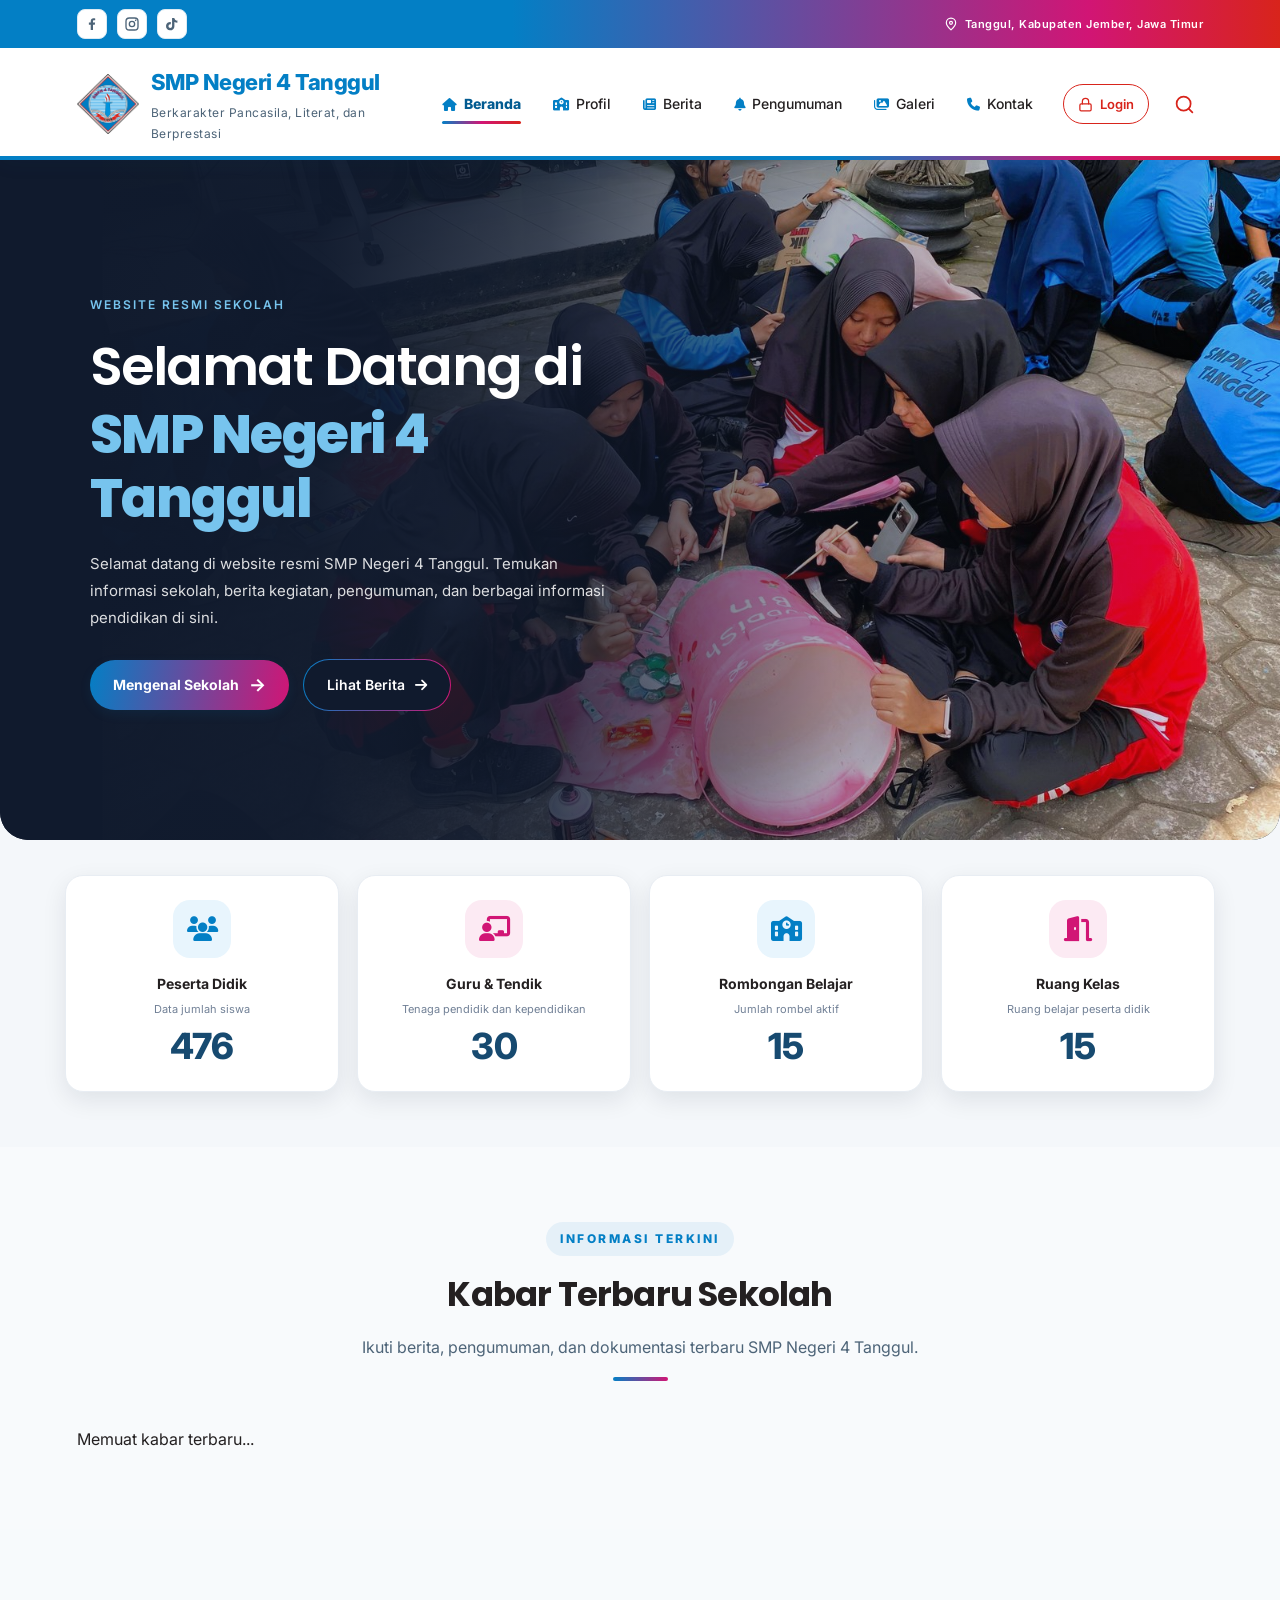
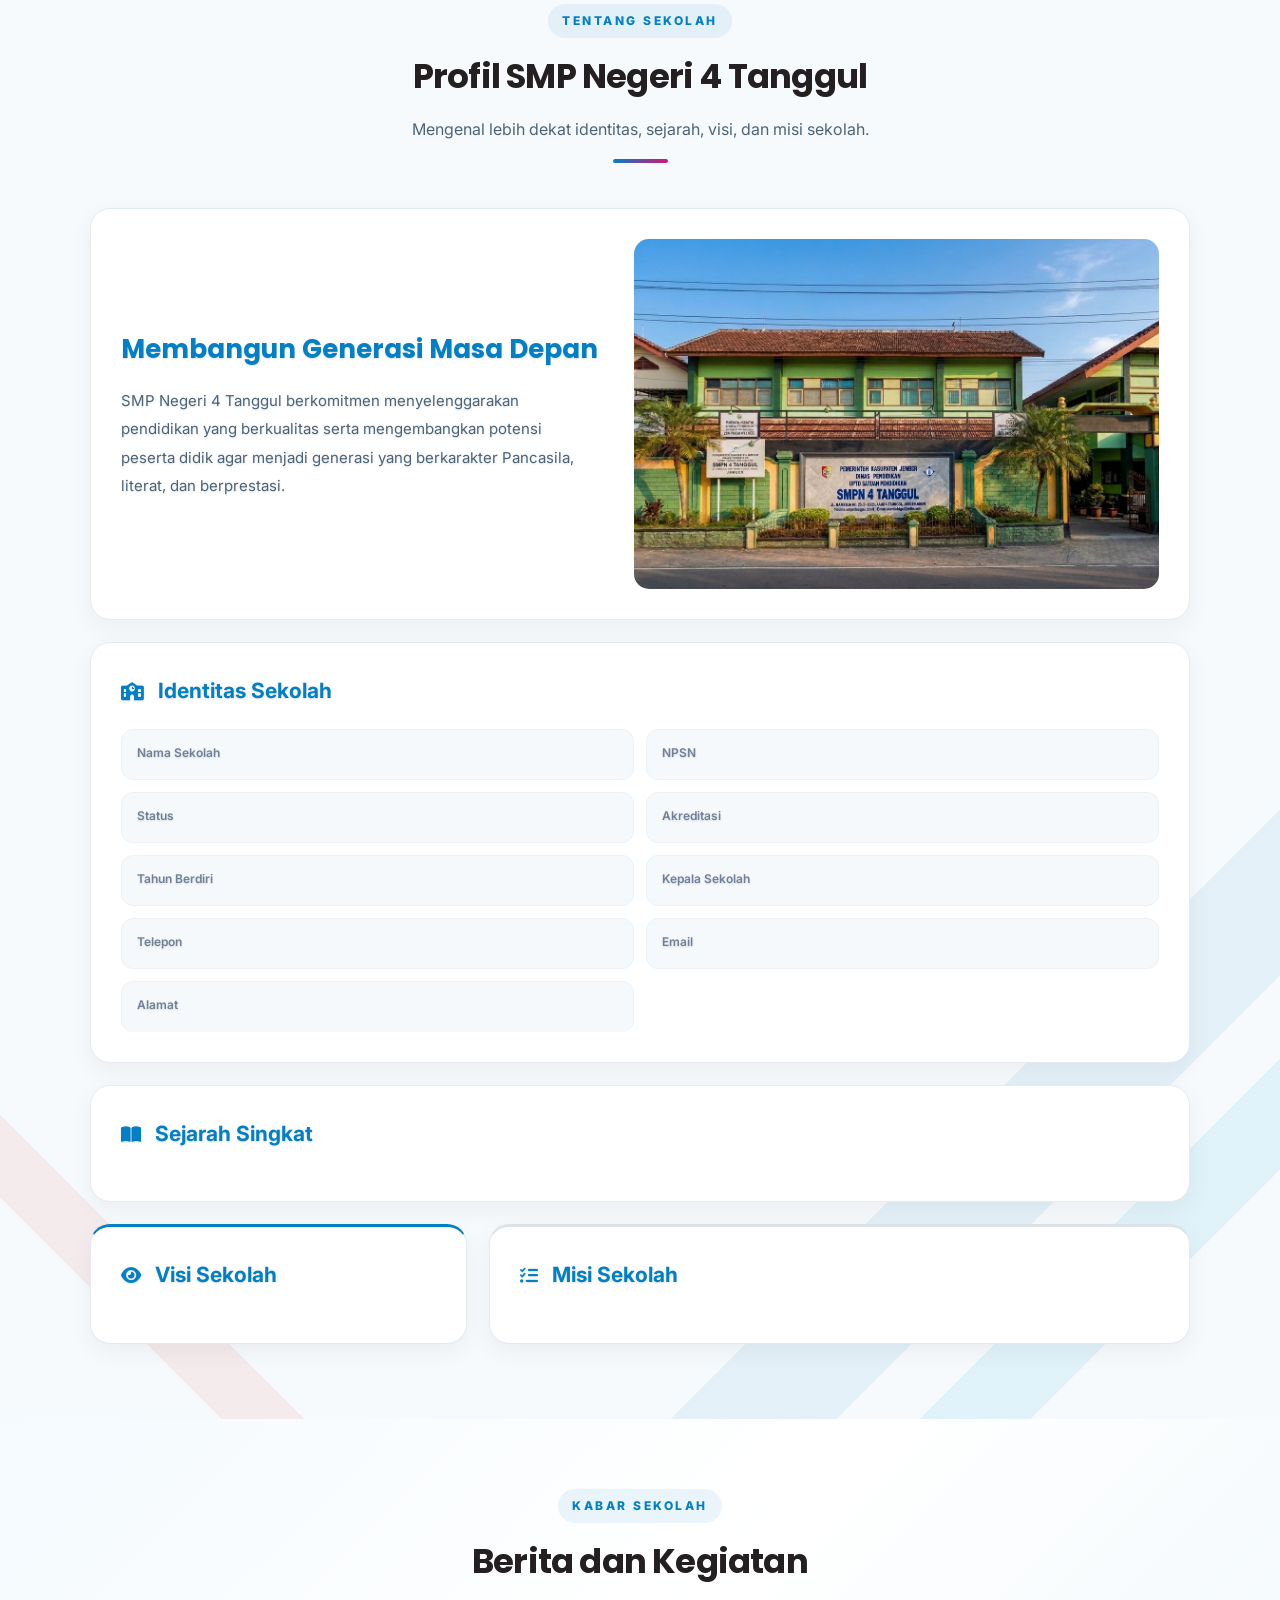
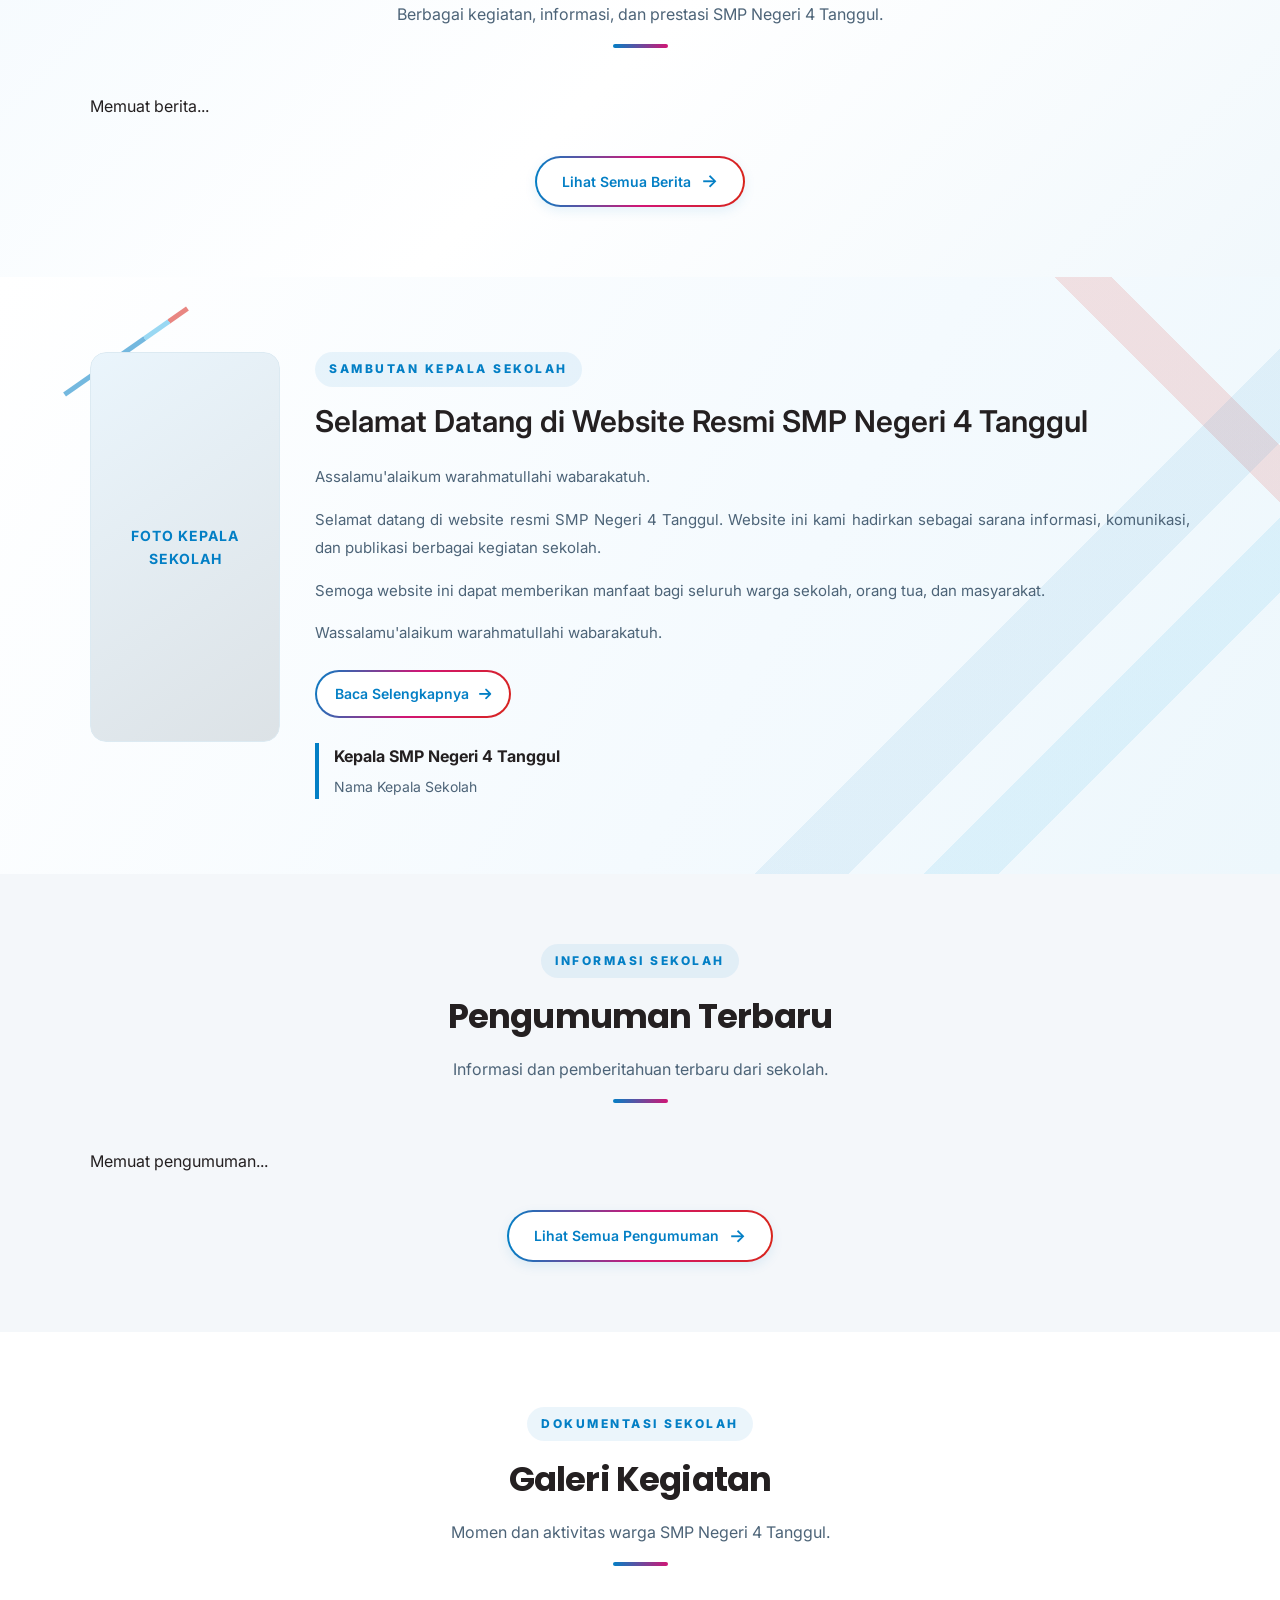
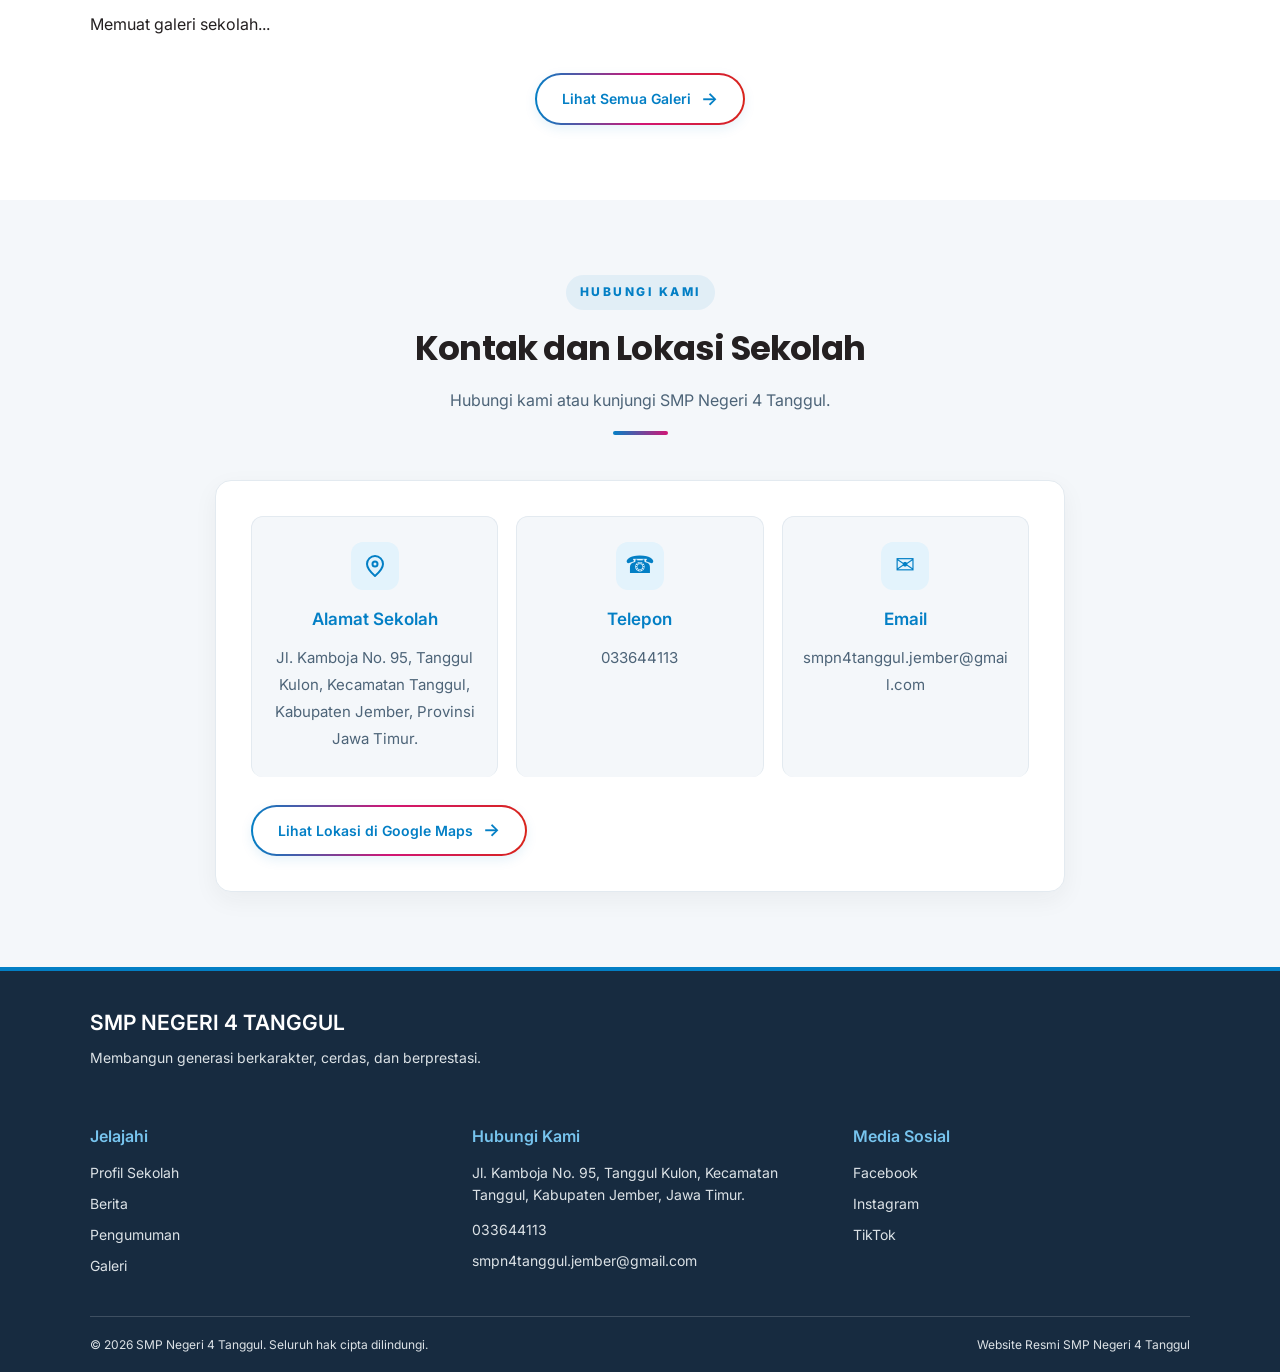
==== commit b5a362e6: "kompres gambar dan membuat pencarian google mudah" ====
--- a/website/index.html
+++ b/website/index.html
@@ -1,21 +1,34 @@
 <!DOCTYPE html>
 <html lang="id">
+
 <head>
   <meta charset="UTF-8">
   <meta name="viewport" content="width=device-width, initial-scale=1.0">
-  <title>SMP Negeri 4 Tanggul</title>
+
+  <title>SMP Negeri 4 Tanggul | Sekolah Menengah Pertama di Jember</title>
+
+  <meta name="description" content="Website resmi SMP Negeri 4 Tanggul, Jember, Jawa Timur. Temukan informasi profil sekolah, berita, pengumuman, galeri, dan kegiatan sekolah.">
+
+  <meta name="robots" content="index, follow">
+
+  <link rel="canonical" href="https://smpn4tanggul.sch.id/">
+
+  <!-- Open Graph untuk tampilan saat dibagikan -->
+  <meta property="og:type" content="website">
+  <meta property="og:title" content="SMP Negeri 4 Tanggul">
+  <meta property="og:description" content="Website resmi SMP Negeri 4 Tanggul, Jember, Jawa Timur.">
+  <meta property="og:url" content="https://smpn4tanggul.sch.id/">
+  <meta property="og:image" content="https://smpn4tanggul.sch.id/assets/fotoa-opt.jpg">
+
   <link rel="stylesheet" href="style.css">
   <link rel="stylesheet" href="https://cdnjs.cloudflare.com/ajax/libs/font-awesome/6.5.2/css/all.min.css">
 
-    
-  
   <link rel="preconnect" href="https://fonts.googleapis.com">
   <link rel="preconnect" href="https://fonts.gstatic.com" crossorigin>
+
   <link href="https://fonts.googleapis.com/css2?family=Inter:wght@400;500;600;700&family=Poppins:wght@400;500;600;700;800&display=swap" rel="stylesheet">
-
-
-
 </head>
+
 <body>
 
 <div class="top-bar">
@@ -77,7 +90,7 @@
   <header class="navbar">
     
     <div class="logo">
-      <img src="assets/logo-sekolah.png" alt="Logo SMP Negeri 4 Tanggul">
+      <img src="assets/logo-sekolah-opt.png" alt="Logo SMP Negeri 4 Tanggul">
 
       <div class="logo-text">
         <h1>SMP Negeri 4 Tanggul</h1>
@@ -245,8 +258,11 @@
 
       <div class="hero-background">
         <img
-          src="assets/fotoa.jpg"
+          src="assets/fotoa-opt.jpg"
           alt="Kegiatan siswa SMP Negeri 4 Tanggul"
+          fetchpriority="high"
+          loading="eager"
+          decoding="async"
         >
       </div>
 
@@ -344,7 +360,7 @@
 
           <img
             id="profilFotoSekolah"
-            src="assets/foto-gedung-sekolah.jpg"
+            src="assets/foto-gedung-sekolah-opt.jpg"
             alt="Gedung SMP Negeri 4 Tanggul"
           >
         </div>
--- a/website/style.css
+++ b/website/style.css
@@ -6425,7 +6425,7 @@
 
 .kabar-content p {
   display: -webkit-box;
-  -webkit-line-clamp: 3;
+  line-clamp: 3;
   -webkit-box-orient: vertical;
   overflow: hidden;
   margin: 0 0 18px;
@@ -6485,7 +6485,7 @@
 
   .kabar-content p {
     font-size: 12px;
-    -webkit-line-clamp: 2;
+    line-clamp: 2;
   }
 }
 
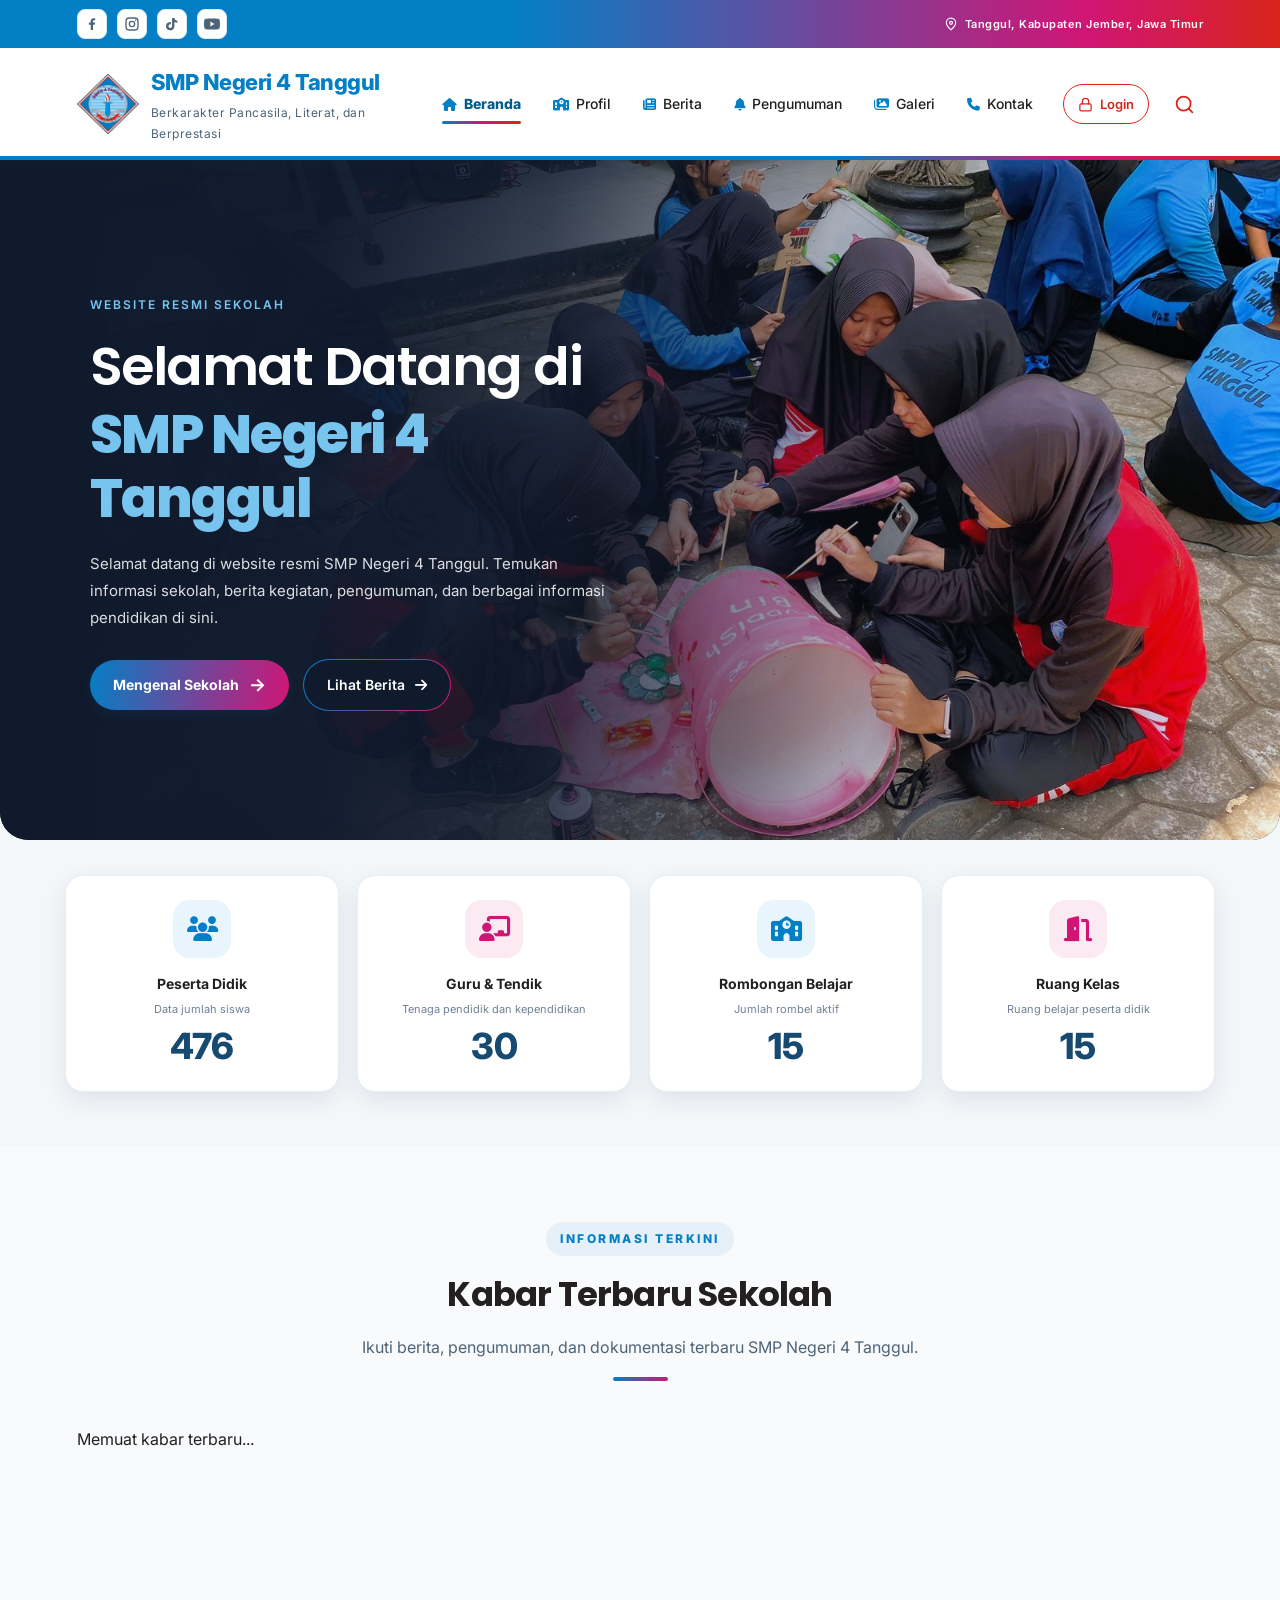
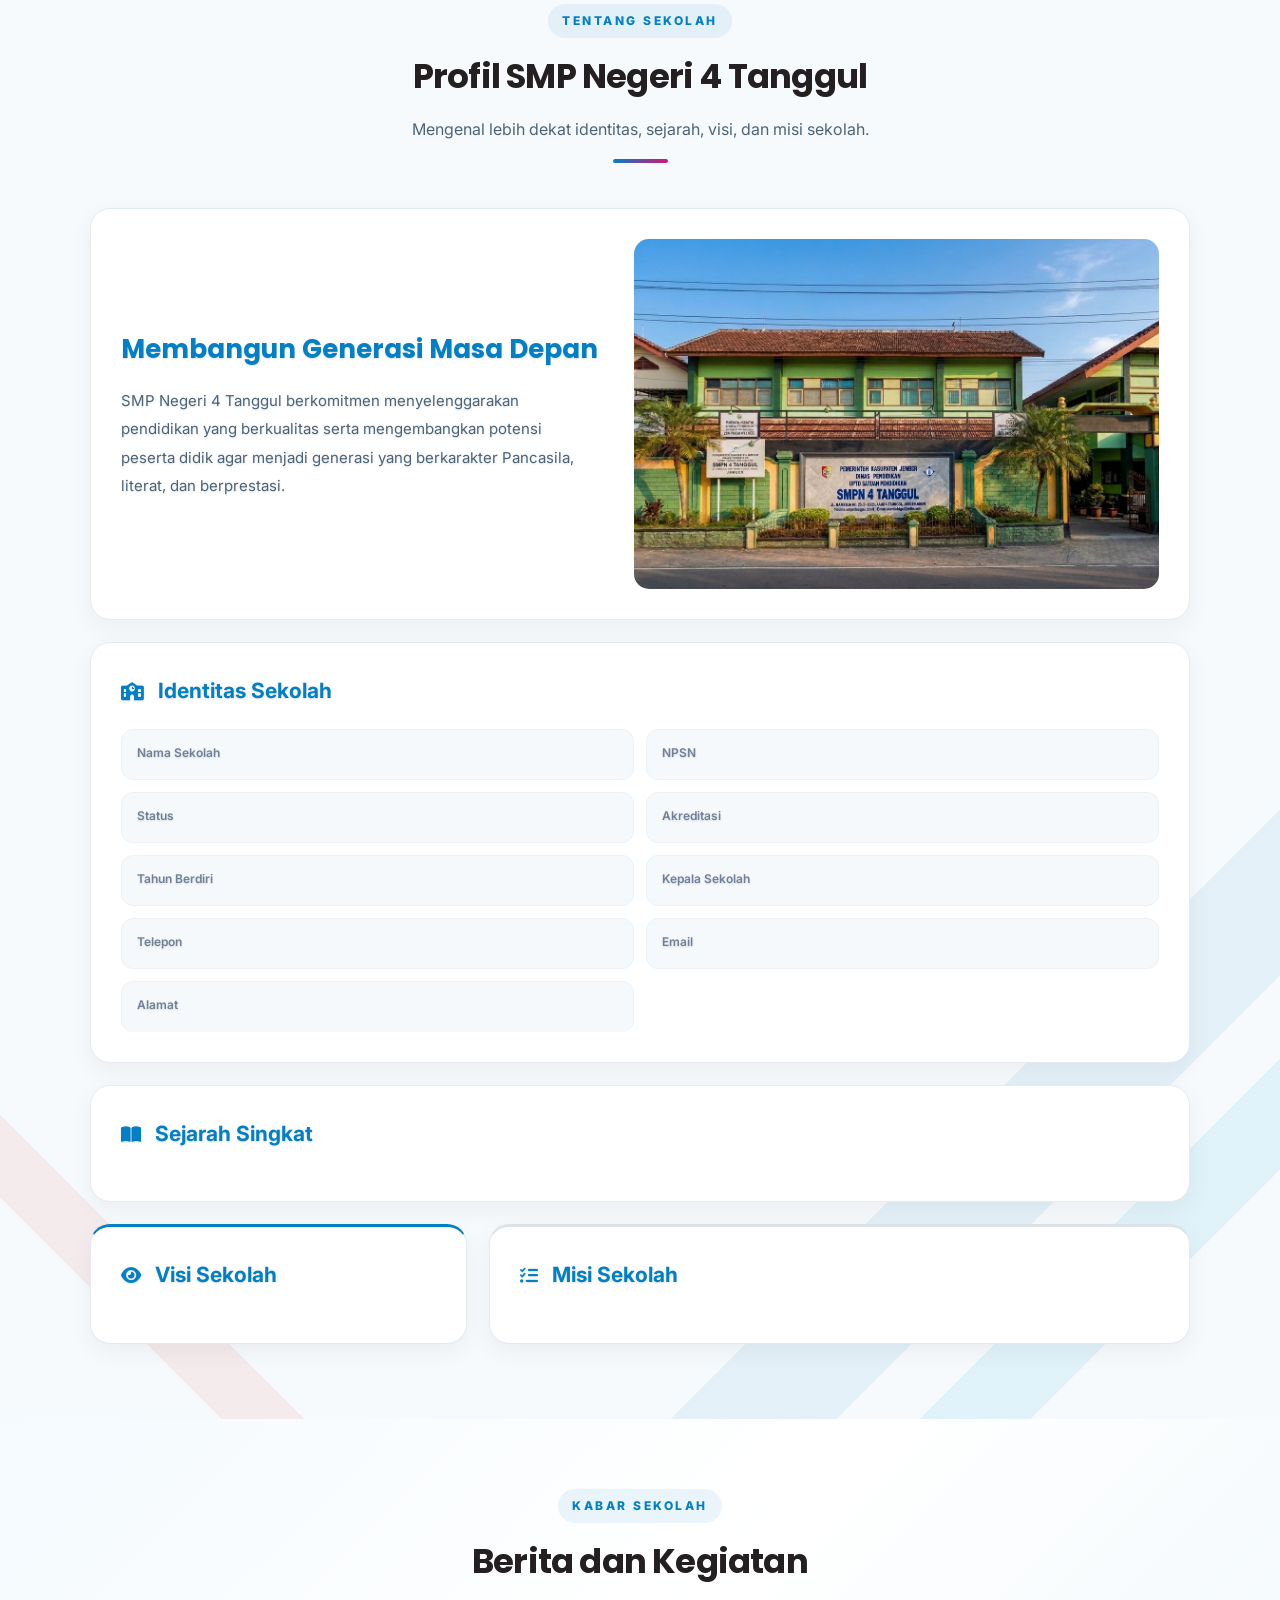
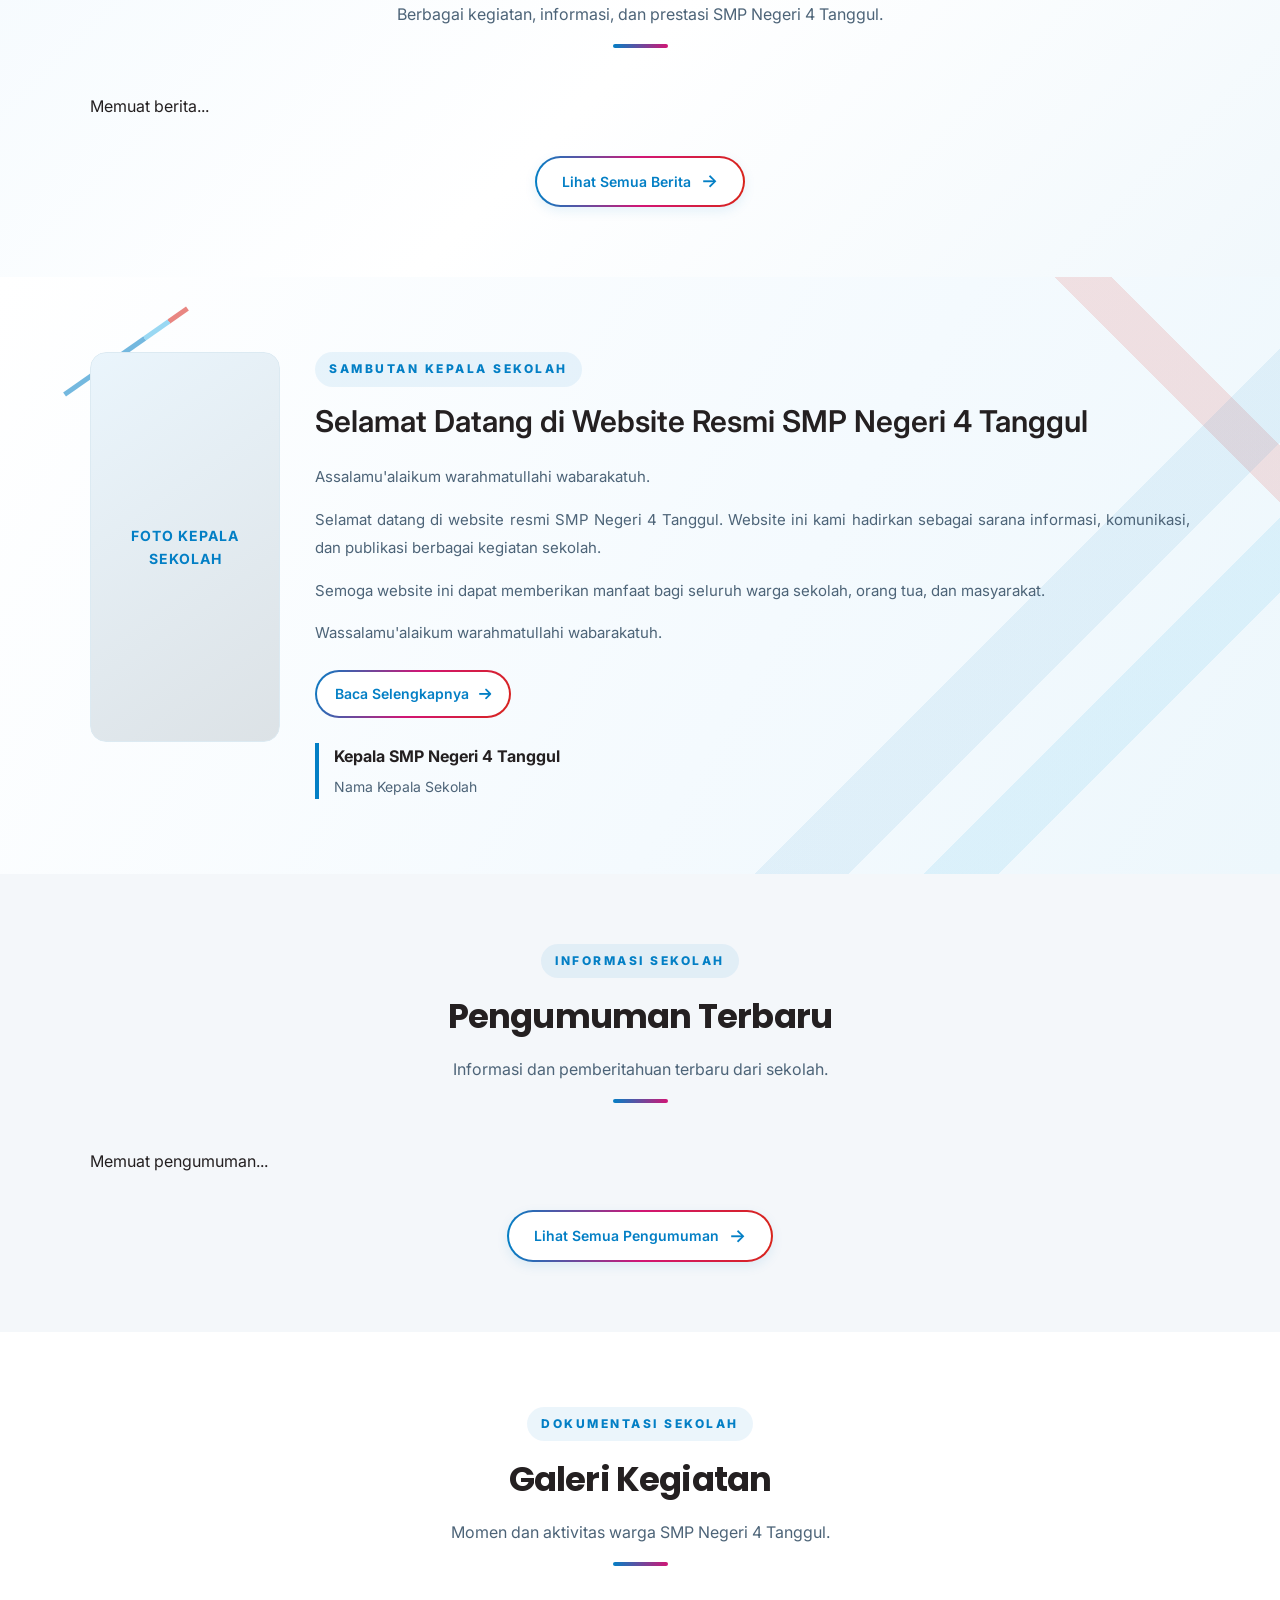
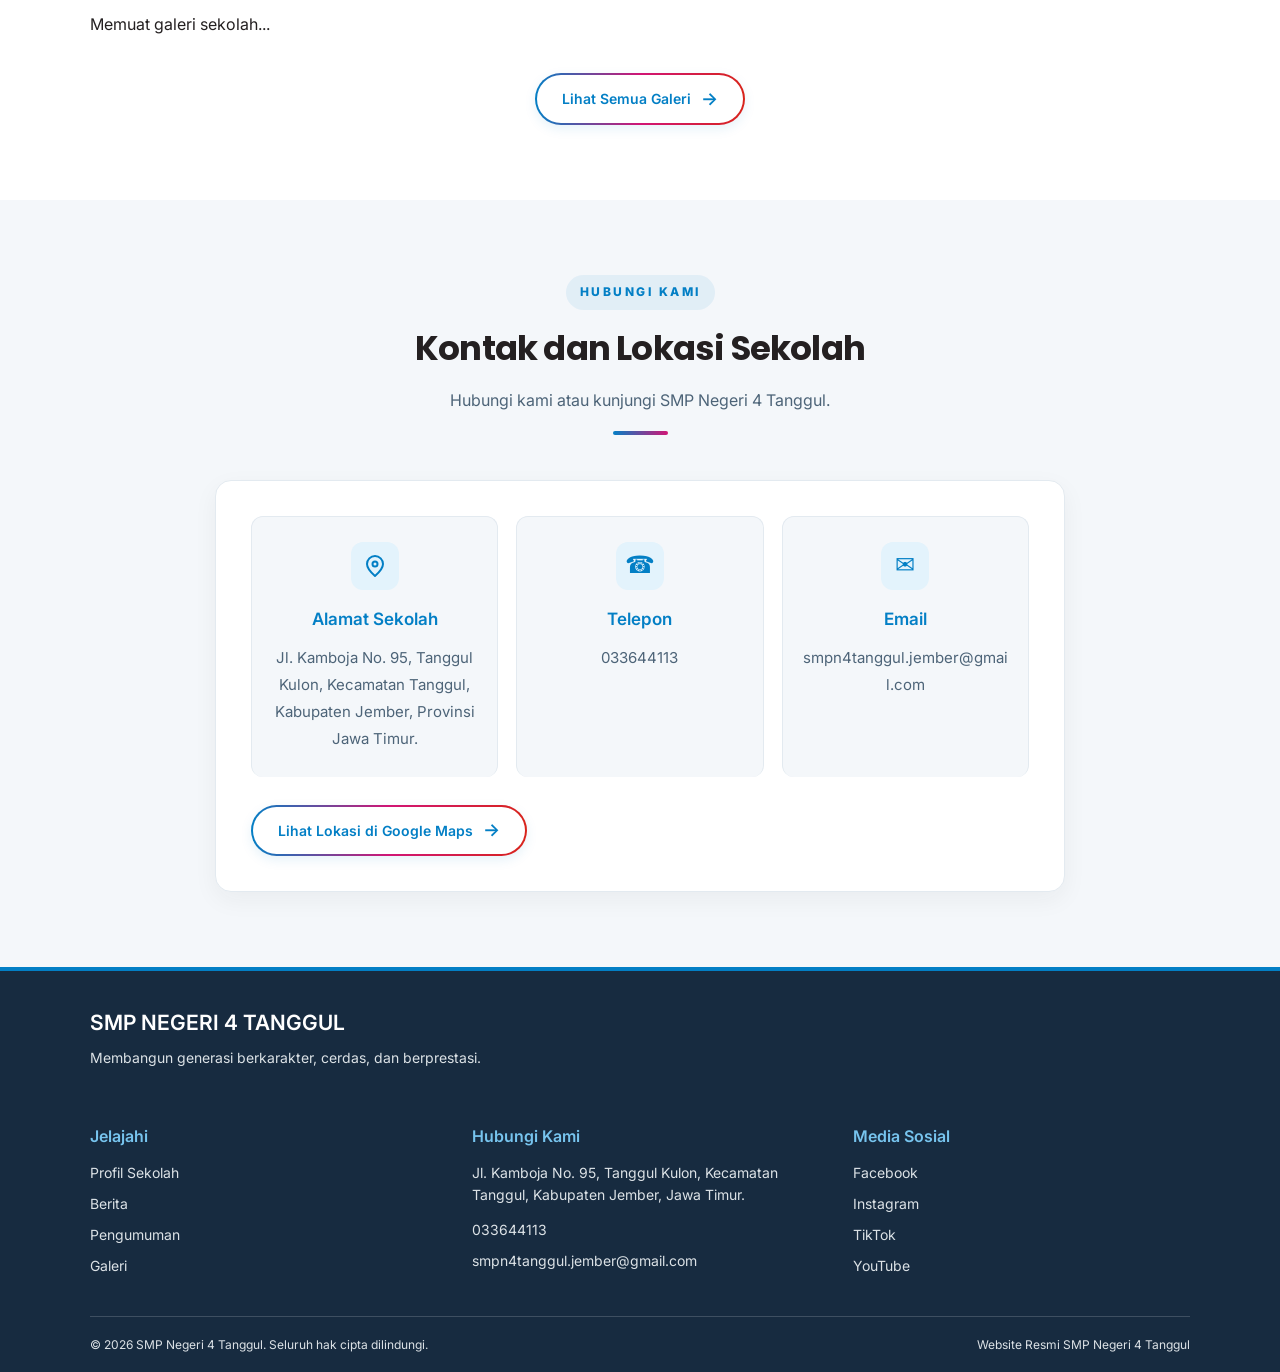
==== commit 66fcbe01: "tambah yotube" ====
--- a/website/index.html
+++ b/website/index.html
@@ -27,6 +27,35 @@
   <link rel="preconnect" href="https://fonts.gstatic.com" crossorigin>
 
   <link href="https://fonts.googleapis.com/css2?family=Inter:wght@400;500;600;700&family=Poppins:wght@400;500;600;700;800&display=swap" rel="stylesheet">
+
+  <!-- Schema Markup Identitas Sekolah -->
+<script type="application/ld+json">
+{
+  "@context": "https://schema.org",
+  "@type": "School",
+  "@id": "https://smpn4tanggul.sch.id/#sekolah",
+  "name": "SMP Negeri 4 Tanggul",
+  "url": "https://smpn4tanggul.sch.id/",
+  "logo": "https://smpn4tanggul.sch.id/assets/logo-sekolah-opt.png",
+  "image": "https://smpn4tanggul.sch.id/assets/fotoa-opt.jpg",
+  "description": "Website resmi SMP Negeri 4 Tanggul, sekolah menengah pertama di Kabupaten Jember, Jawa Timur.",
+  "telephone": "033644113",
+  "email": "smpn4tanggul.jember@gmail.com",
+  "identifier": {
+    "@type": "PropertyValue",
+    "propertyID": "NPSN",
+    "value": "20523907"
+  },
+  "address": {
+    "@type": "PostalAddress",
+    "streetAddress": "Jl. Kamboja No. 95 Tanggul Kulon",
+    "addressLocality": "Tanggul",
+    "addressRegion": "Jawa Timur",
+    "addressCountry": "ID"
+  }
+}
+</script>
+
 </head>
 
 <body>
@@ -66,6 +95,17 @@
           <path fill="currentColor" d="M19.3 7.2a5.8 5.8 0 0 1-3.7-3.5V3h-3.5v12.2a2.7 2.7 0 1 1-2.7-2.7c.3 0 .6 0 .8.1V9a6.3 6.3 0 1 0 5.4 6.2V9a9.2 9.2 0 0 0 4.5 1.2V6.8c-.3.1-.6.2-.8.4z"/>
         </svg>
       </a>
+
+      <!-- YOUTUBE -->
+      <a href="https://www.youtube.com/@smpn4tanggul"
+        target="_blank" rel="noopener noreferrer"
+        aria-label="YouTube SMP Negeri 4 Tanggul">
+        <svg viewBox="0 0 24 24" aria-hidden="true">
+          <path fill="currentColor"
+            d="M23.5 6.2a3 3 0 0 0-2.1-2.1C19.5 3.6 12 3.6 12 3.6s-7.5 0-9.4.5A3 3 0 0 0 .5 6.2 31 31 0 0 0 0 12a31 31 0 0 0 .5 5.8 3 3 0 0 0 2.1 2.1c1.9.5 9.4.5 9.4.5s7.5 0 9.4-.5a3 3 0 0 0 2.1-2.1A31 31 0 0 0 24 12a31 31 0 0 0-.5-5.8ZM9.6 15.6V8.4l6.2 3.6-6.2 3.6Z"/>
+        </svg>
+      </a>
+
     </div>
 
 
@@ -664,6 +704,7 @@
             <a href="https://www.facebook.com/share/1E3fUXVpuL/" target="_blank" rel="noopener noreferrer">Facebook</a>
             <a href="https://www.instagram.com/smpn4tanggul/" target="_blank" rel="noopener noreferrer">Instagram</a>
             <a href="https://www.tiktok.com/@smpn4tanggulofficial" target="_blank" rel="noopener noreferrer">TikTok</a>
+            <a href="https://www.youtube.com/@smpn4tanggul" target="_blank" rel="noopener noreferrer">YouTube</a>
           </div>
 
         </div>
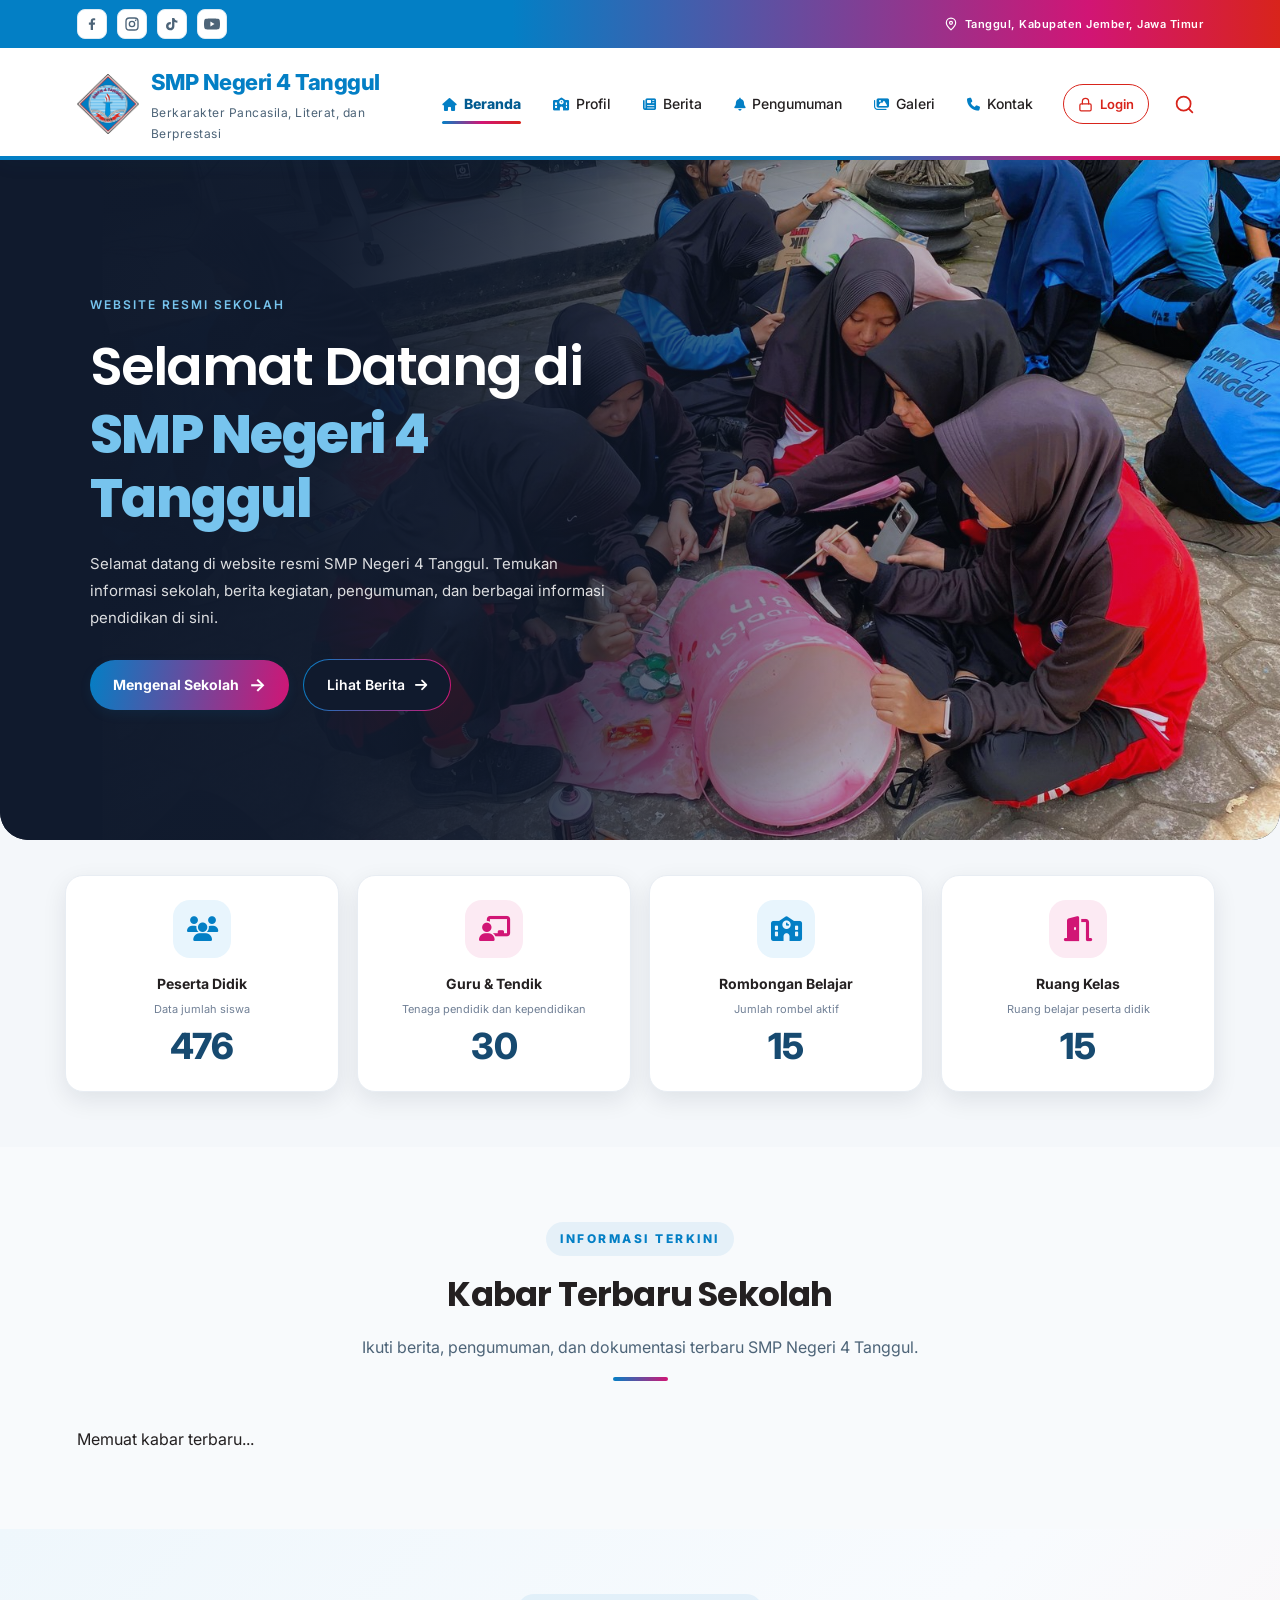
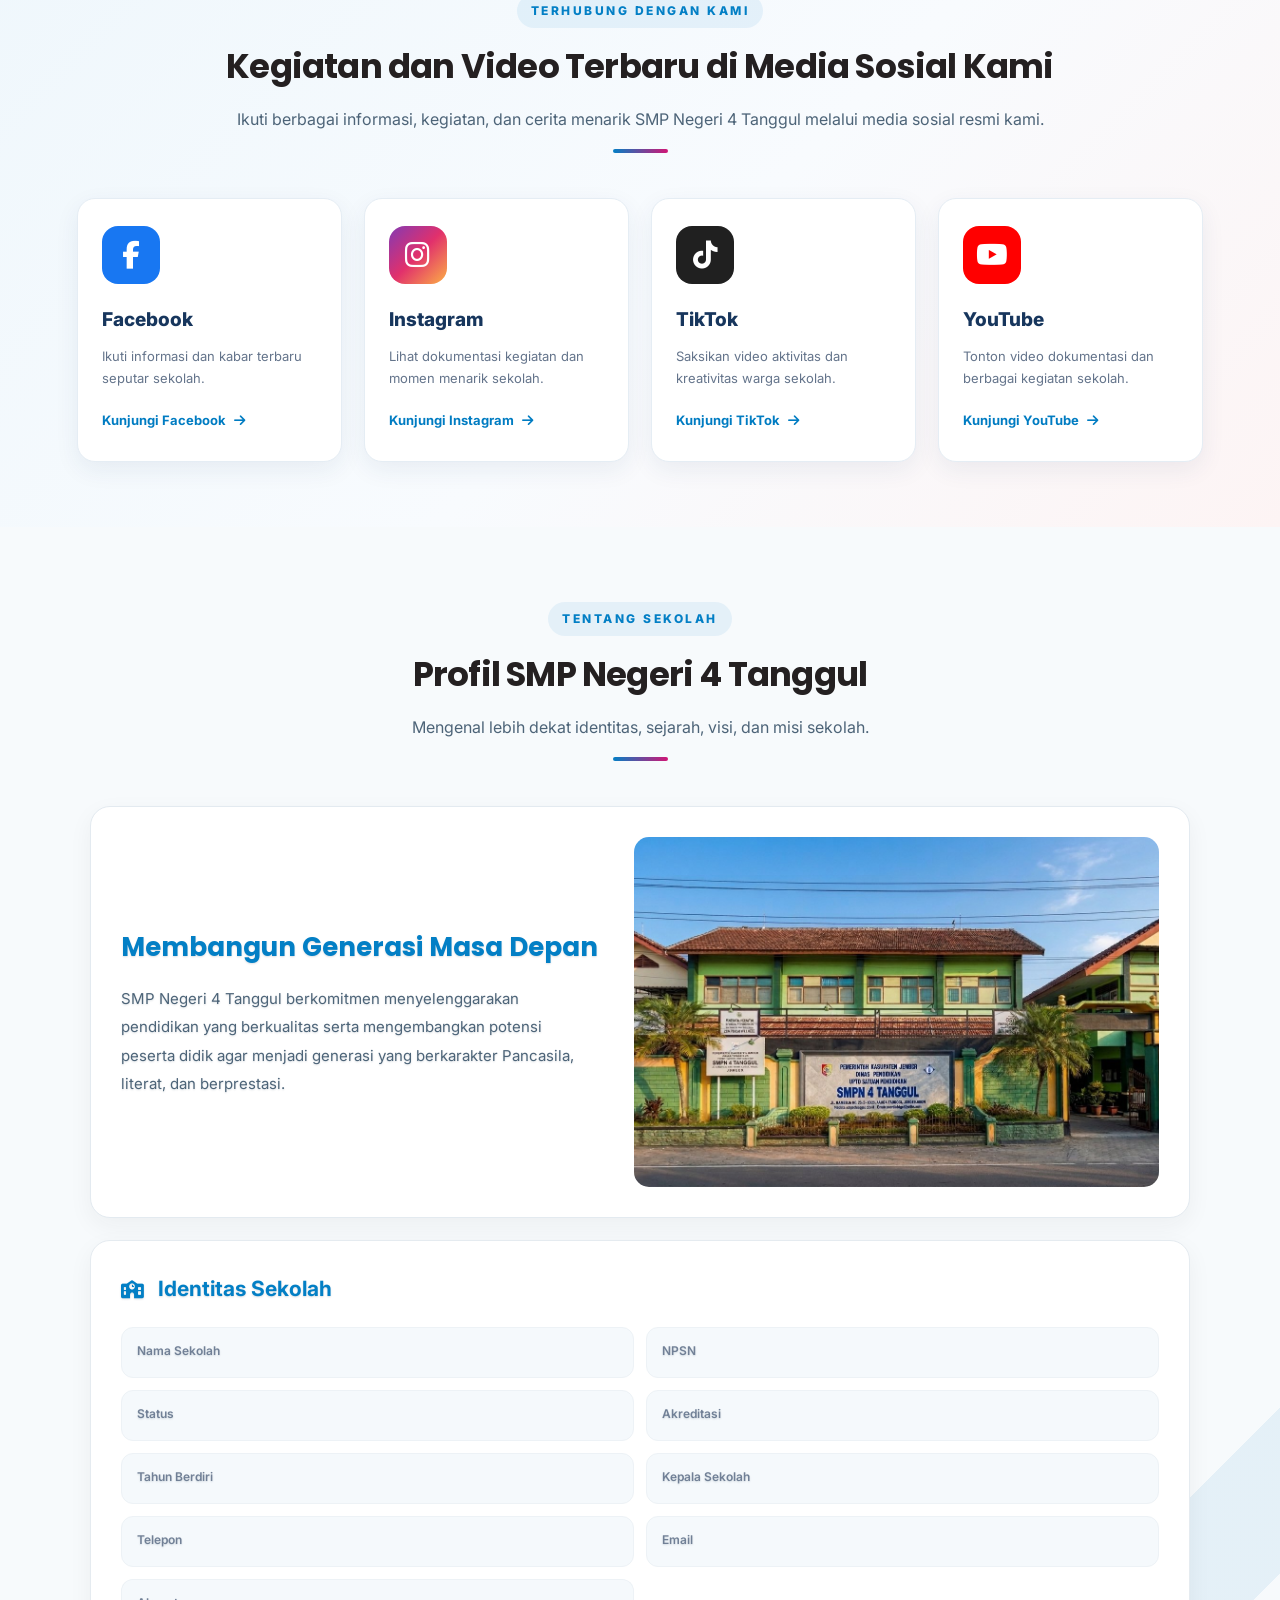
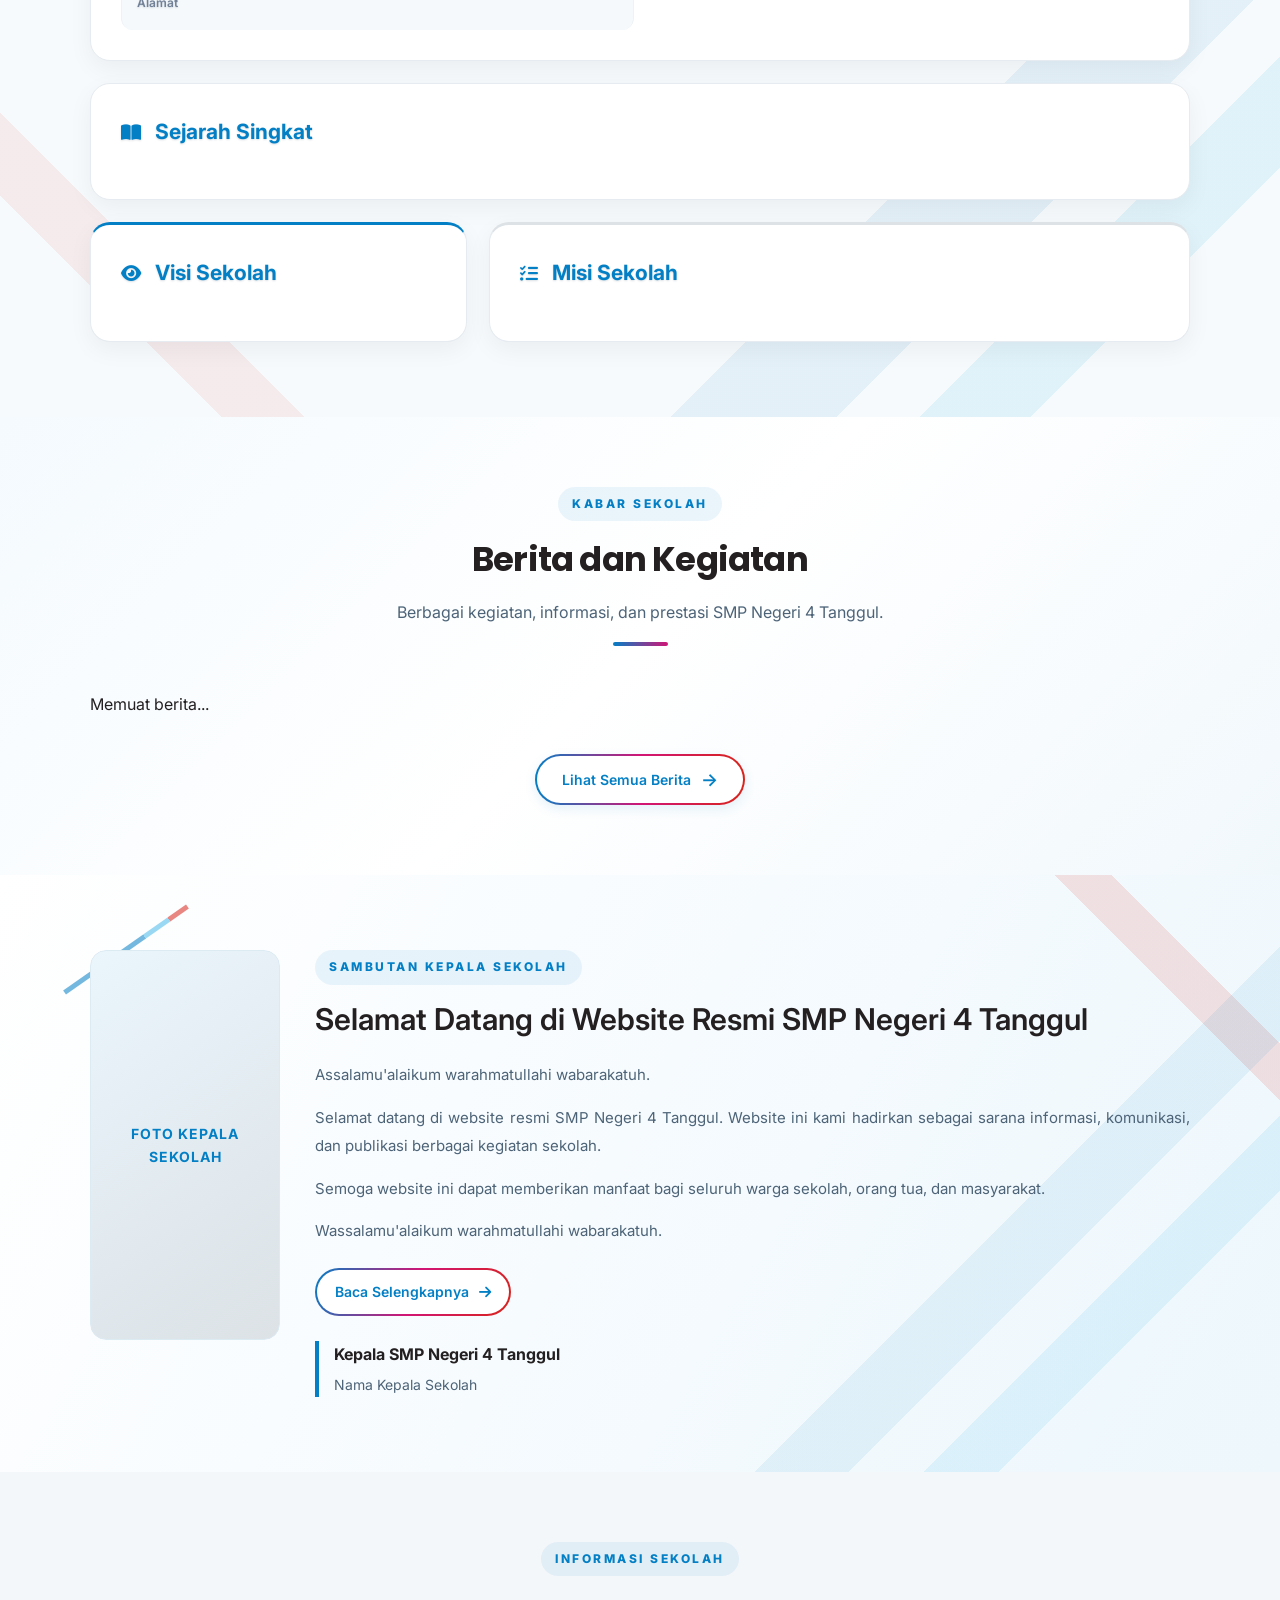
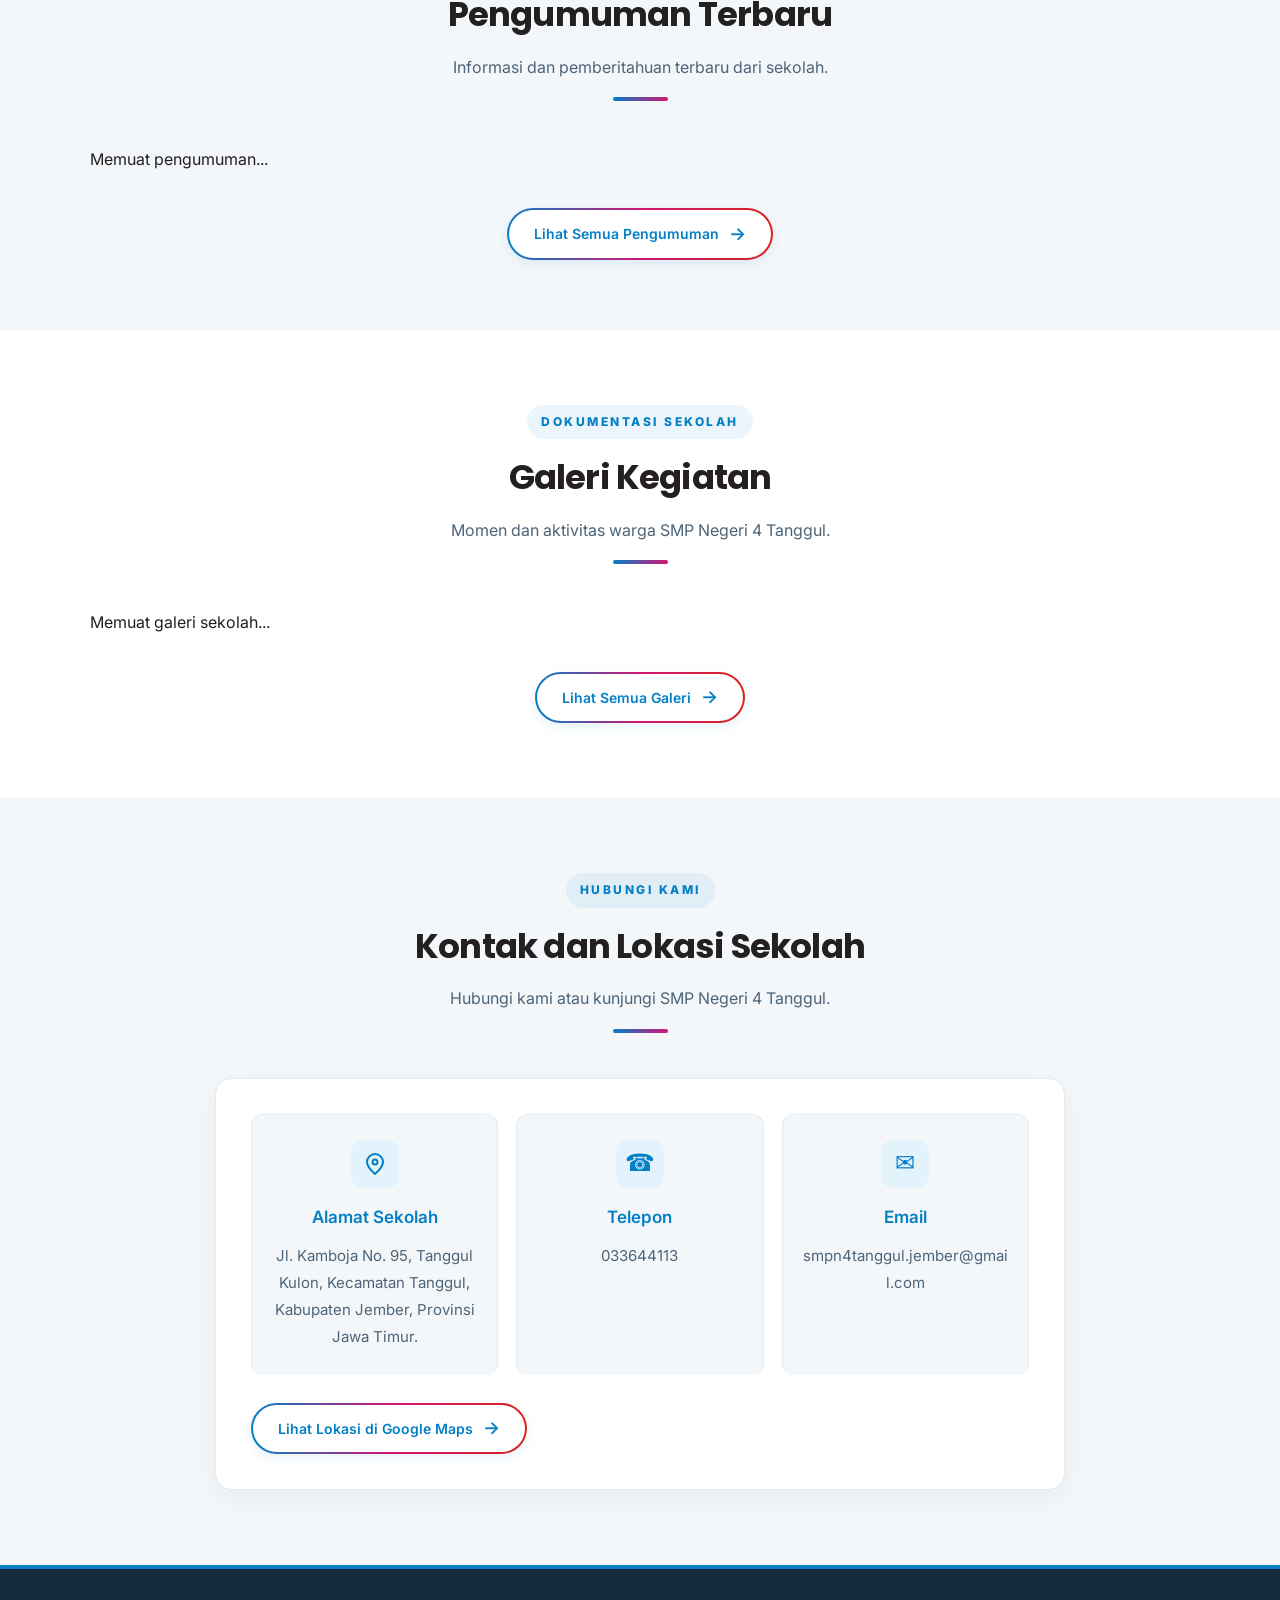
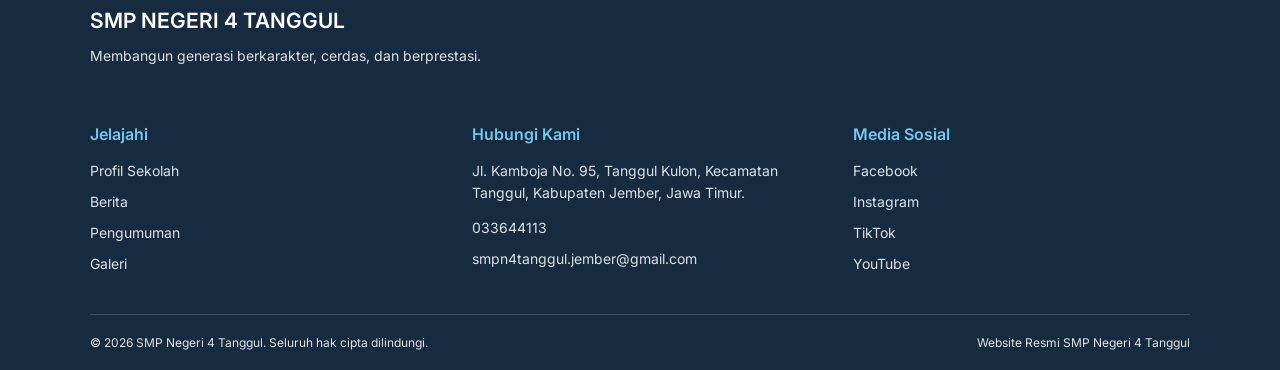
==== commit 080dcb45: "tambah halaman medsos" ====
--- a/website/index.html
+++ b/website/index.html
@@ -356,8 +356,10 @@
       </div>
 
     </section>
-    <!-- AKHIR STATISTIK SEKOLAH -->
-
+<!-- AKHIR STATISTIK SEKOLAH -->
+
+
+    
         <!-- KABAR TERBARU SEKOLAH -->
     <section class="kabar-terbaru" id="kabar-terbaru">
 
@@ -375,6 +377,94 @@
     </section>
     <!-- AKHIR KABAR TERBARU SEKOLAH -->
 
+
+  <!-- MEDIA SOSIAL -->
+  <section class="media-sosial" id="media-sosial">
+
+  <div class="section-heading">
+    <span class="section-label">TERHUBUNG DENGAN KAMI</span>
+    <h2>Kegiatan dan Video Terbaru di Media Sosial Kami  </h2>
+    <p>
+      Ikuti berbagai informasi, kegiatan, dan cerita menarik
+      SMP Negeri 4 Tanggul melalui media sosial resmi kami.
+    </p>
+  </div>
+
+      <div class="media-sosial-grid">
+
+        <!-- FACEBOOK -->
+        <a href="https://www.facebook.com/share/1E3fUXVpuL/"
+          class="media-sosial-card facebook"
+          target="_blank" rel="noopener noreferrer">
+
+          <div class="media-sosial-icon">
+            <i class="fa-brands fa-facebook-f"></i>
+          </div>
+
+          <div class="media-sosial-info">
+            <h3>Facebook</h3>
+            <p>Ikuti informasi dan kabar terbaru seputar sekolah.</p>
+            <span>Kunjungi Facebook <i class="fa-solid fa-arrow-right"></i></span>
+          </div>
+
+        </a>
+
+        <!-- INSTAGRAM -->
+        <a href="https://www.instagram.com/smpn4tanggul/"
+          class="media-sosial-card instagram"
+          target="_blank" rel="noopener noreferrer">
+
+          <div class="media-sosial-icon">
+            <i class="fa-brands fa-instagram"></i>
+          </div>
+
+          <div class="media-sosial-info">
+            <h3>Instagram</h3>
+            <p>Lihat dokumentasi kegiatan dan momen menarik sekolah.</p>
+            <span>Kunjungi Instagram <i class="fa-solid fa-arrow-right"></i></span>
+          </div>
+
+        </a>
+
+        <!-- TIKTOK -->
+        <a href="https://www.tiktok.com/@smpn4tanggulofficial"
+          class="media-sosial-card tiktok"
+          target="_blank" rel="noopener noreferrer">
+
+          <div class="media-sosial-icon">
+            <i class="fa-brands fa-tiktok"></i>
+          </div>
+
+          <div class="media-sosial-info">
+            <h3>TikTok</h3>
+            <p>Saksikan video aktivitas dan kreativitas warga sekolah.</p>
+            <span>Kunjungi TikTok <i class="fa-solid fa-arrow-right"></i></span>
+          </div>
+
+        </a>
+
+        <!-- YOUTUBE -->
+        <a href="https://www.youtube.com/@smpn4tanggul"
+          class="media-sosial-card youtube"
+          target="_blank" rel="noopener noreferrer">
+
+          <div class="media-sosial-icon">
+            <i class="fa-brands fa-youtube"></i>
+          </div>
+
+          <div class="media-sosial-info">
+            <h3>YouTube</h3>
+            <p>Tonton video dokumentasi dan berbagai kegiatan sekolah.</p>
+            <span>Kunjungi YouTube <i class="fa-solid fa-arrow-right"></i></span>
+          </div>
+
+        </a>
+
+      </div>
+
+    </section>
+    <!-- AKHIR MEDIA SOSIAL -->
+    
     <!-- PROFIL SEKOLAH -->
     <section class="profil" id="profil">
 
--- a/website/style.css
+++ b/website/style.css
@@ -6523,4 +6523,149 @@
   border-radius: 0;
   box-shadow: none;
   position: static;
-}+}
+
+
+
+/* =========================================
+   MEDIA SOSIAL — KARTU PLATFORM
+   ========================================= */
+
+.media-sosial {
+  padding: 65px 6%;
+  background: linear-gradient(
+    135deg,
+    #EFF7FC 0%,
+    #F8FBFE 55%,
+    #FDF4F4 100%
+  );
+  position: relative;
+  overflow: hidden;
+}
+
+.media-sosial-grid {
+  display: grid;
+  grid-template-columns: repeat(4, minmax(0, 1fr));
+  gap: 22px;
+  max-width: 1200px;
+  margin: 35px auto 0;
+}
+
+.media-sosial-card {
+  display: flex;
+  flex-direction: column;
+  align-items: flex-start;
+  gap: 20px;
+  padding: 27px 24px;
+  min-height: 225px;
+  background: #FFFFFF;
+  border: 1px solid #E5EDF4;
+  border-radius: 18px;
+  text-decoration: none;
+  box-shadow: 0 8px 25px rgba(23, 54, 93, 0.07);
+  transition: transform 0.25s ease, box-shadow 0.25s ease;
+}
+
+.media-sosial-card:hover {
+  transform: translateY(-7px);
+  box-shadow: 0 15px 32px rgba(23, 54, 93, 0.14);
+}
+
+.media-sosial-icon {
+  width: 58px;
+  height: 58px;
+  display: flex;
+  align-items: center;
+  justify-content: center;
+  border-radius: 16px;
+  color: #FFFFFF;
+  font-size: 28px;
+}
+
+.facebook .media-sosial-icon {
+  background: #1877F2;
+}
+
+.instagram .media-sosial-icon {
+  background: linear-gradient(135deg, #833AB4, #E1306C, #FCAF45);
+}
+
+.tiktok .media-sosial-icon {
+  background: #202020;
+}
+
+.youtube .media-sosial-icon {
+  background: #FF0000;
+}
+
+.media-sosial-info h3 {
+  margin: 0 0 9px;
+  color: #17365D;
+  font-size: 19px;
+  font-weight: 800;
+}
+
+.media-sosial-info p {
+  margin: 0 0 17px;
+  color: #64748B;
+  font-size: 13px;
+  line-height: 1.7;
+}
+
+.media-sosial-info span {
+  display: inline-flex;
+  align-items: center;
+  gap: 8px;
+  color: #007CC2;
+  font-size: 13px;
+  font-weight: 700;
+}
+
+.media-sosial-card:hover .media-sosial-info span {
+  color: #DA251C;
+}
+
+/* Tablet */
+@media (max-width: 900px) {
+  .media-sosial-grid {
+    grid-template-columns: repeat(2, minmax(0, 1fr));
+  }
+}
+
+/* Ponsel */
+@media (max-width: 520px) {
+  .media-sosial {
+    padding: 45px 5%;
+  }
+
+  .media-sosial-grid {
+    gap: 13px;
+    margin-top: 25px;
+  }
+
+  .media-sosial-card {
+    padding: 19px 16px;
+    min-height: 210px;
+    gap: 15px;
+    border-radius: 14px;
+  }
+
+  .media-sosial-icon {
+    width: 48px;
+    height: 48px;
+    font-size: 23px;
+    border-radius: 13px;
+  }
+
+  .media-sosial-info h3 {
+    font-size: 16px;
+  }
+
+  .media-sosial-info p {
+    font-size: 12px;
+  }
+
+  .media-sosial-info span {
+    font-size: 11px;
+  }
+}
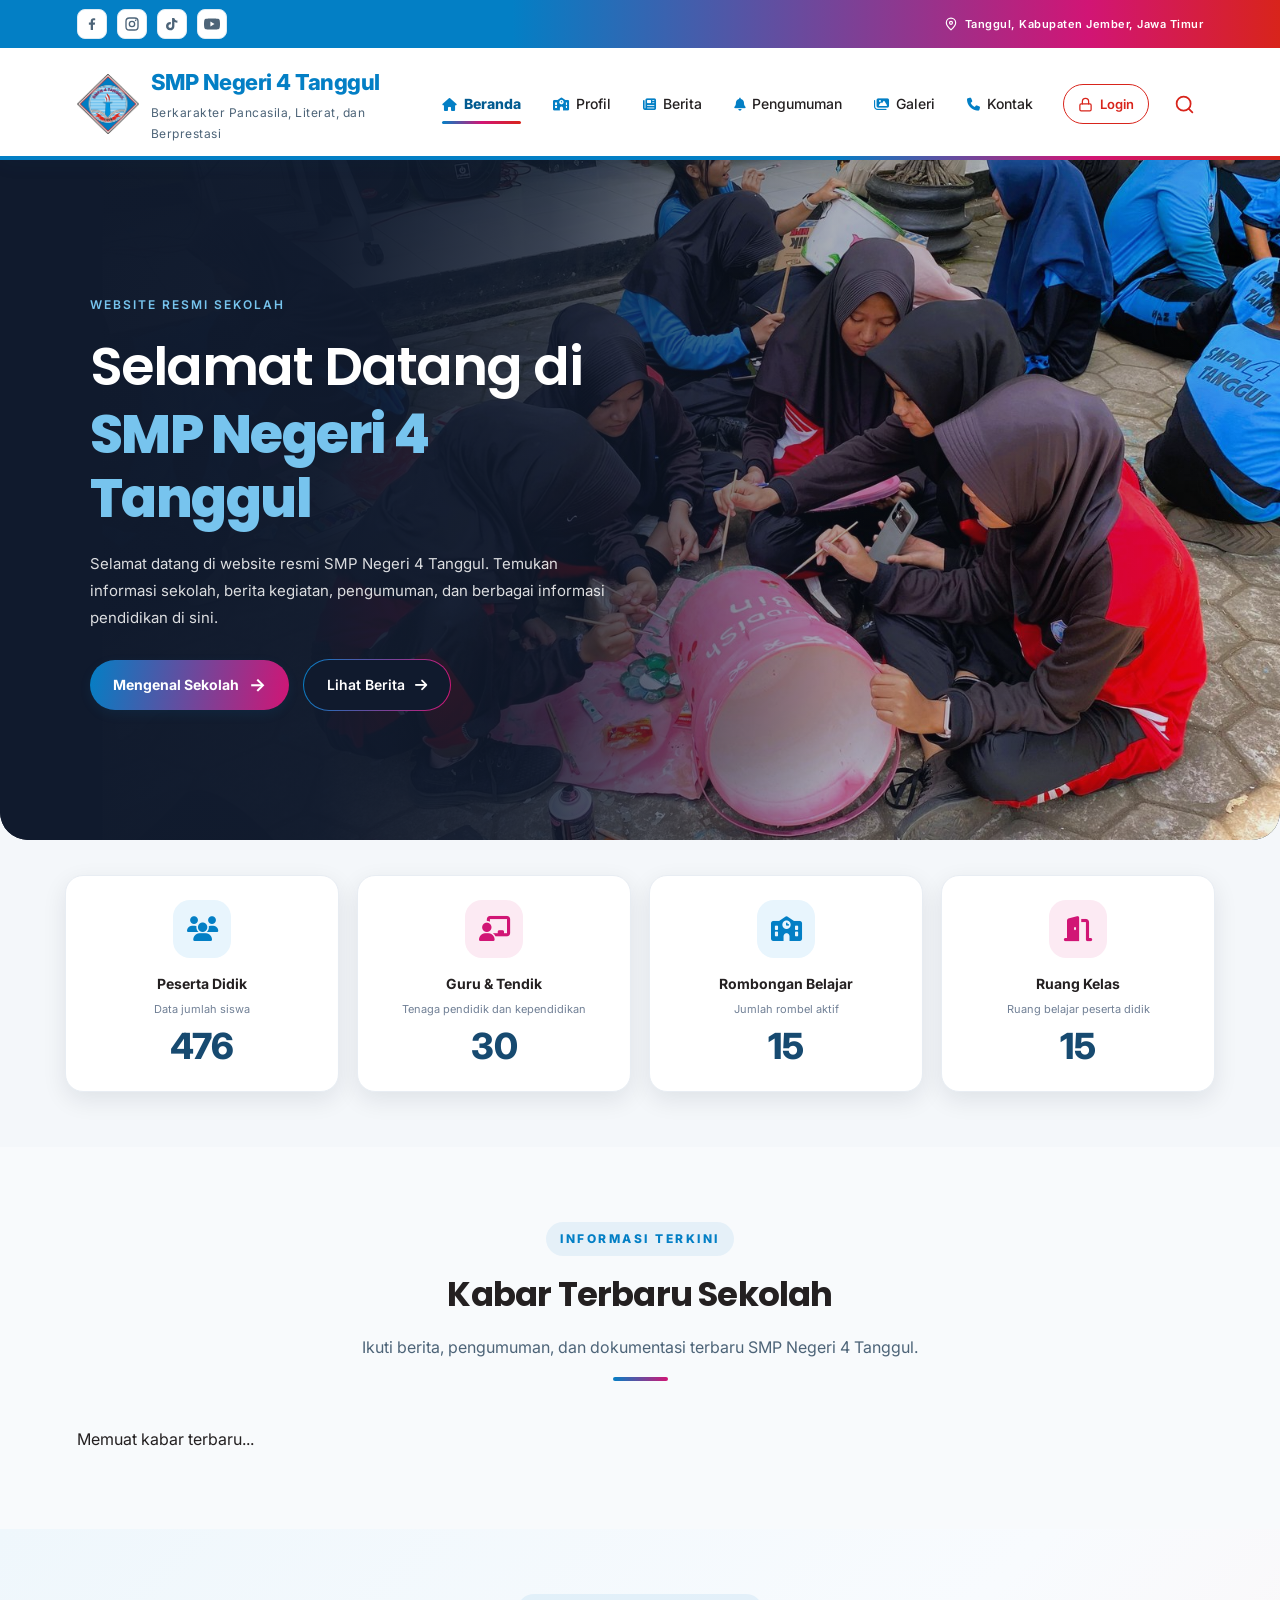
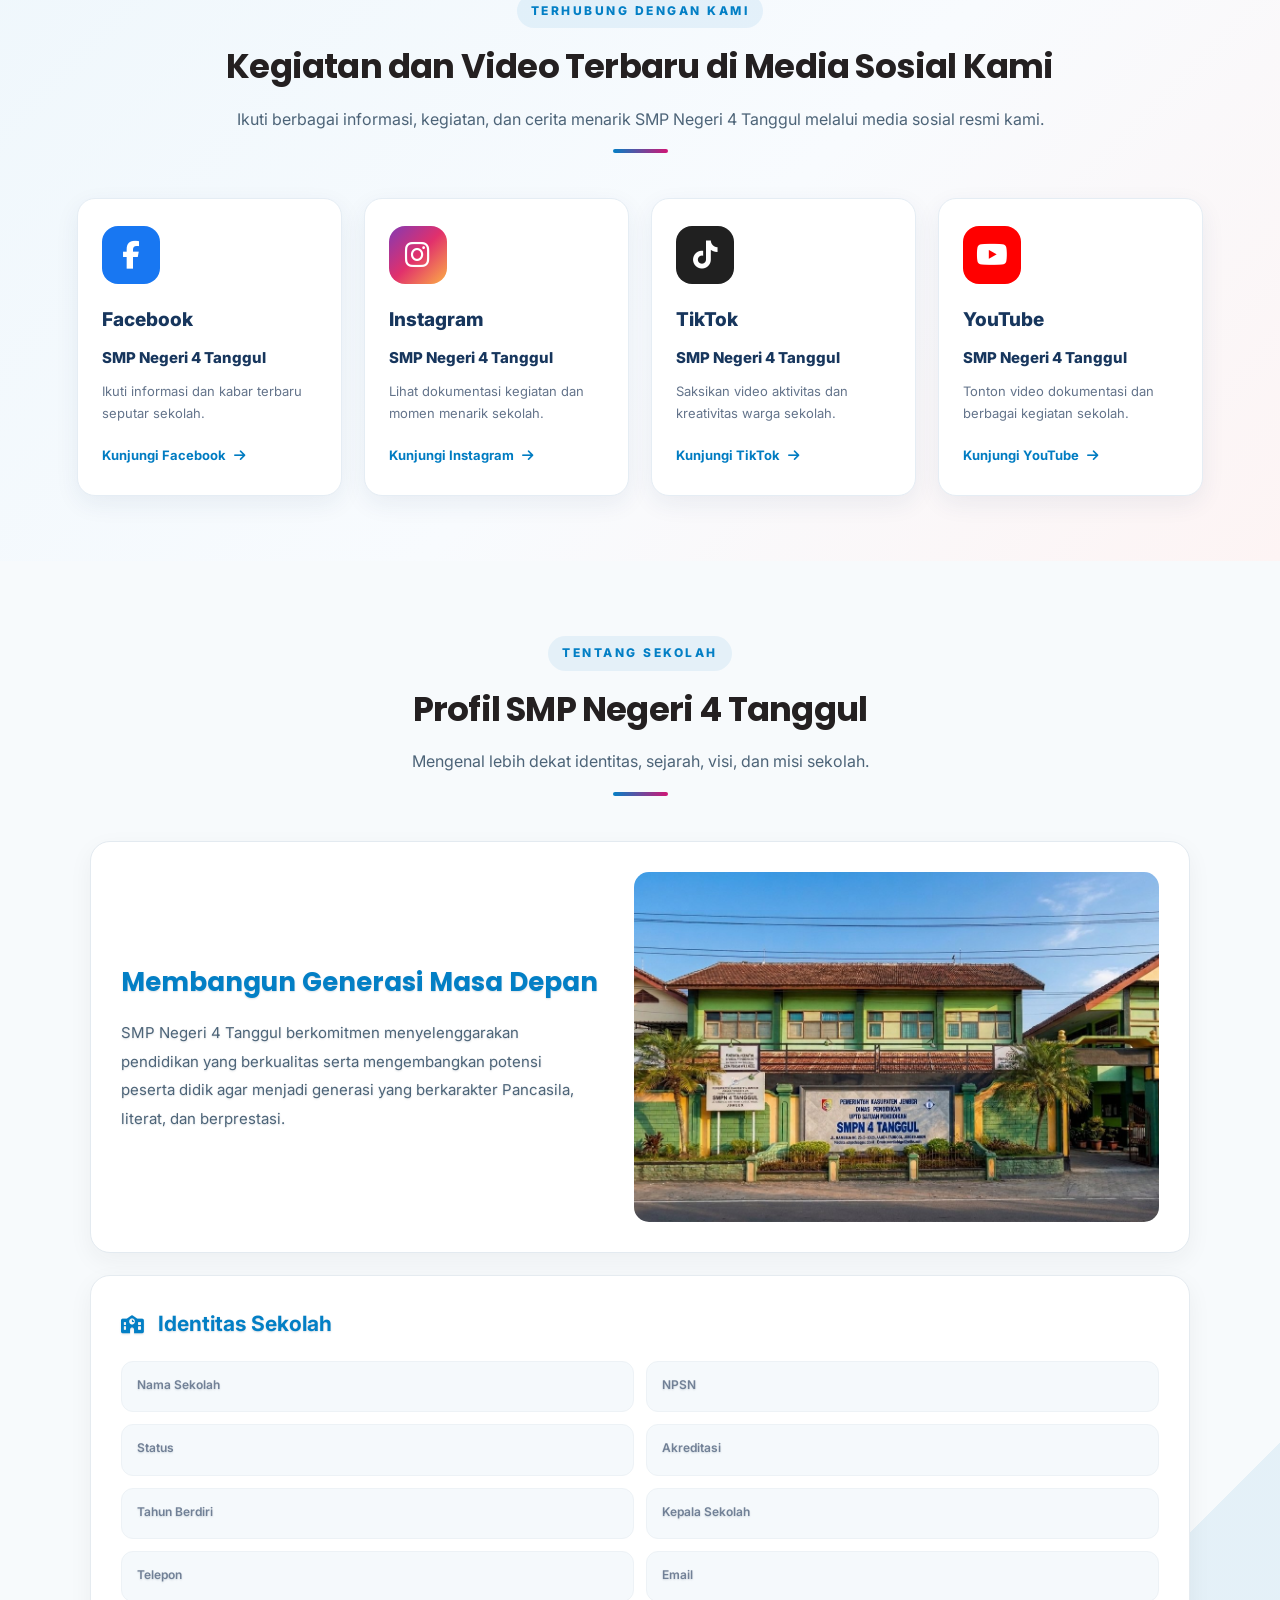
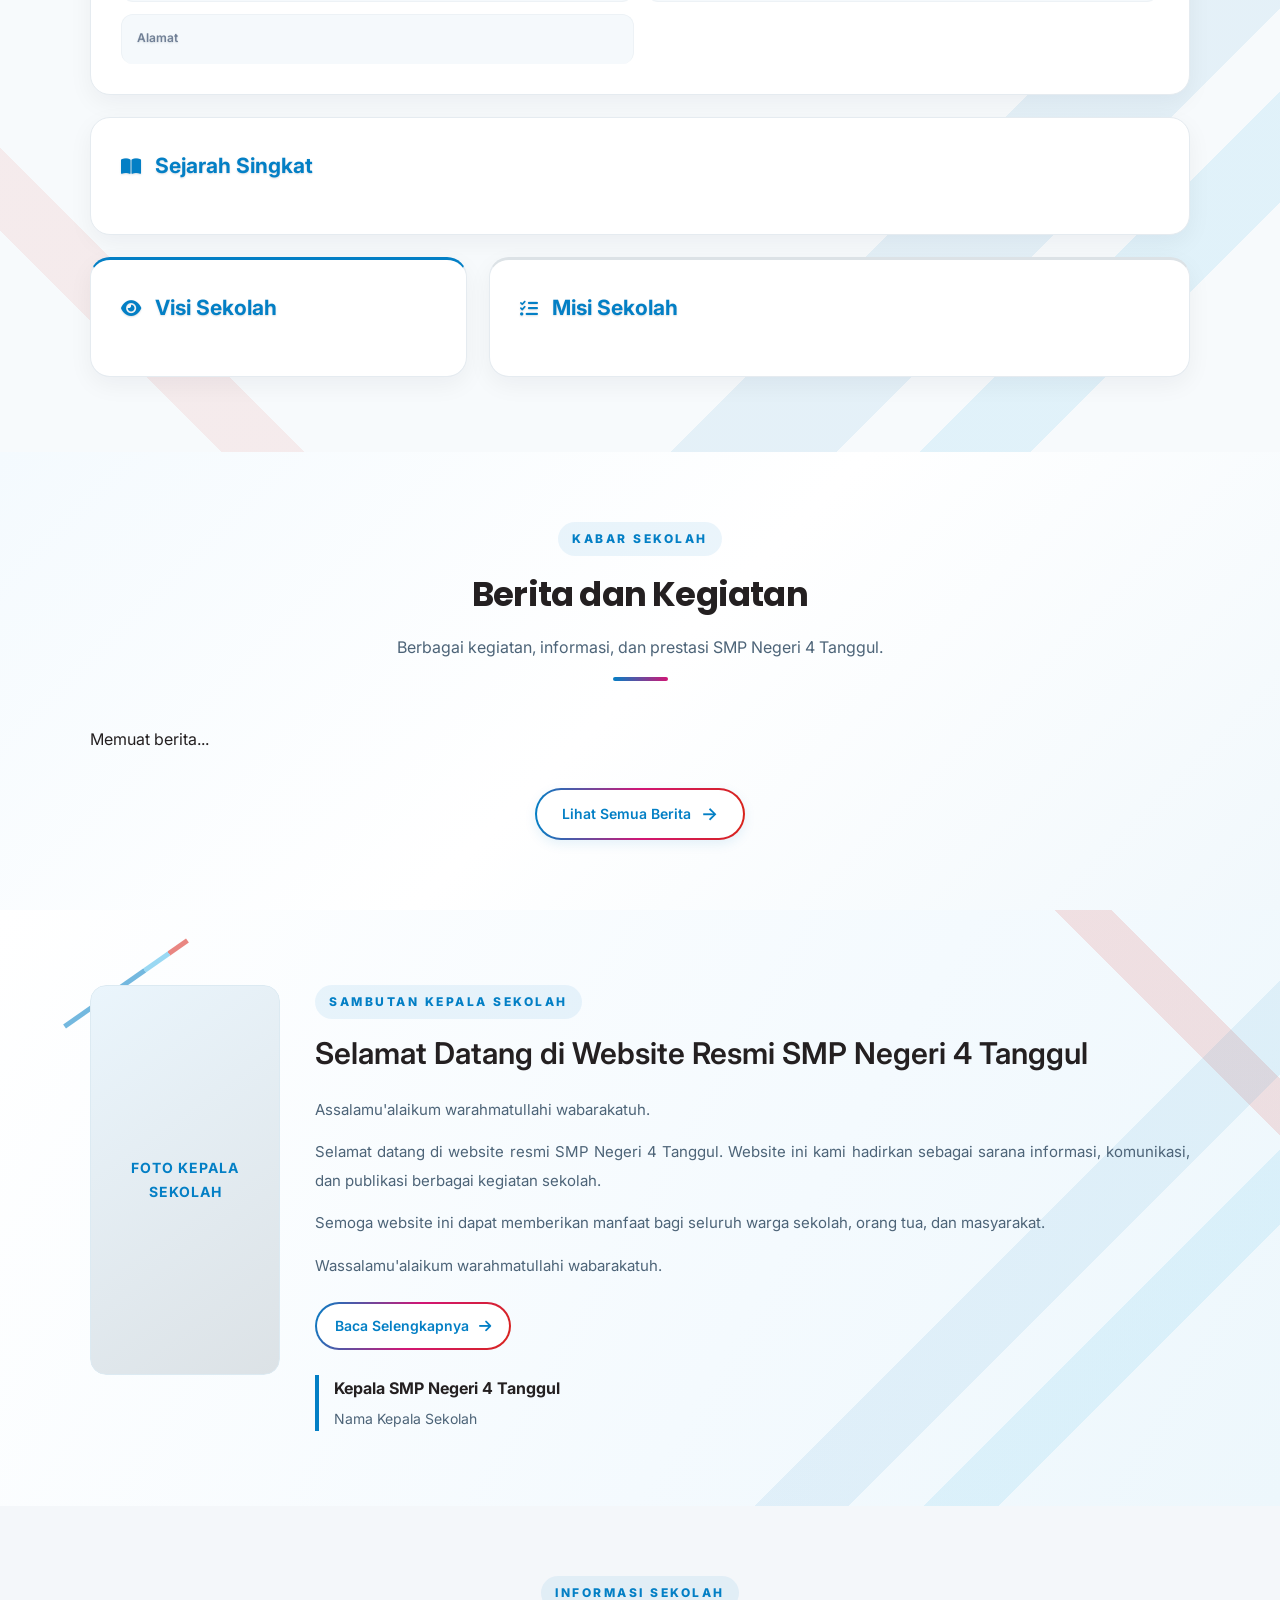
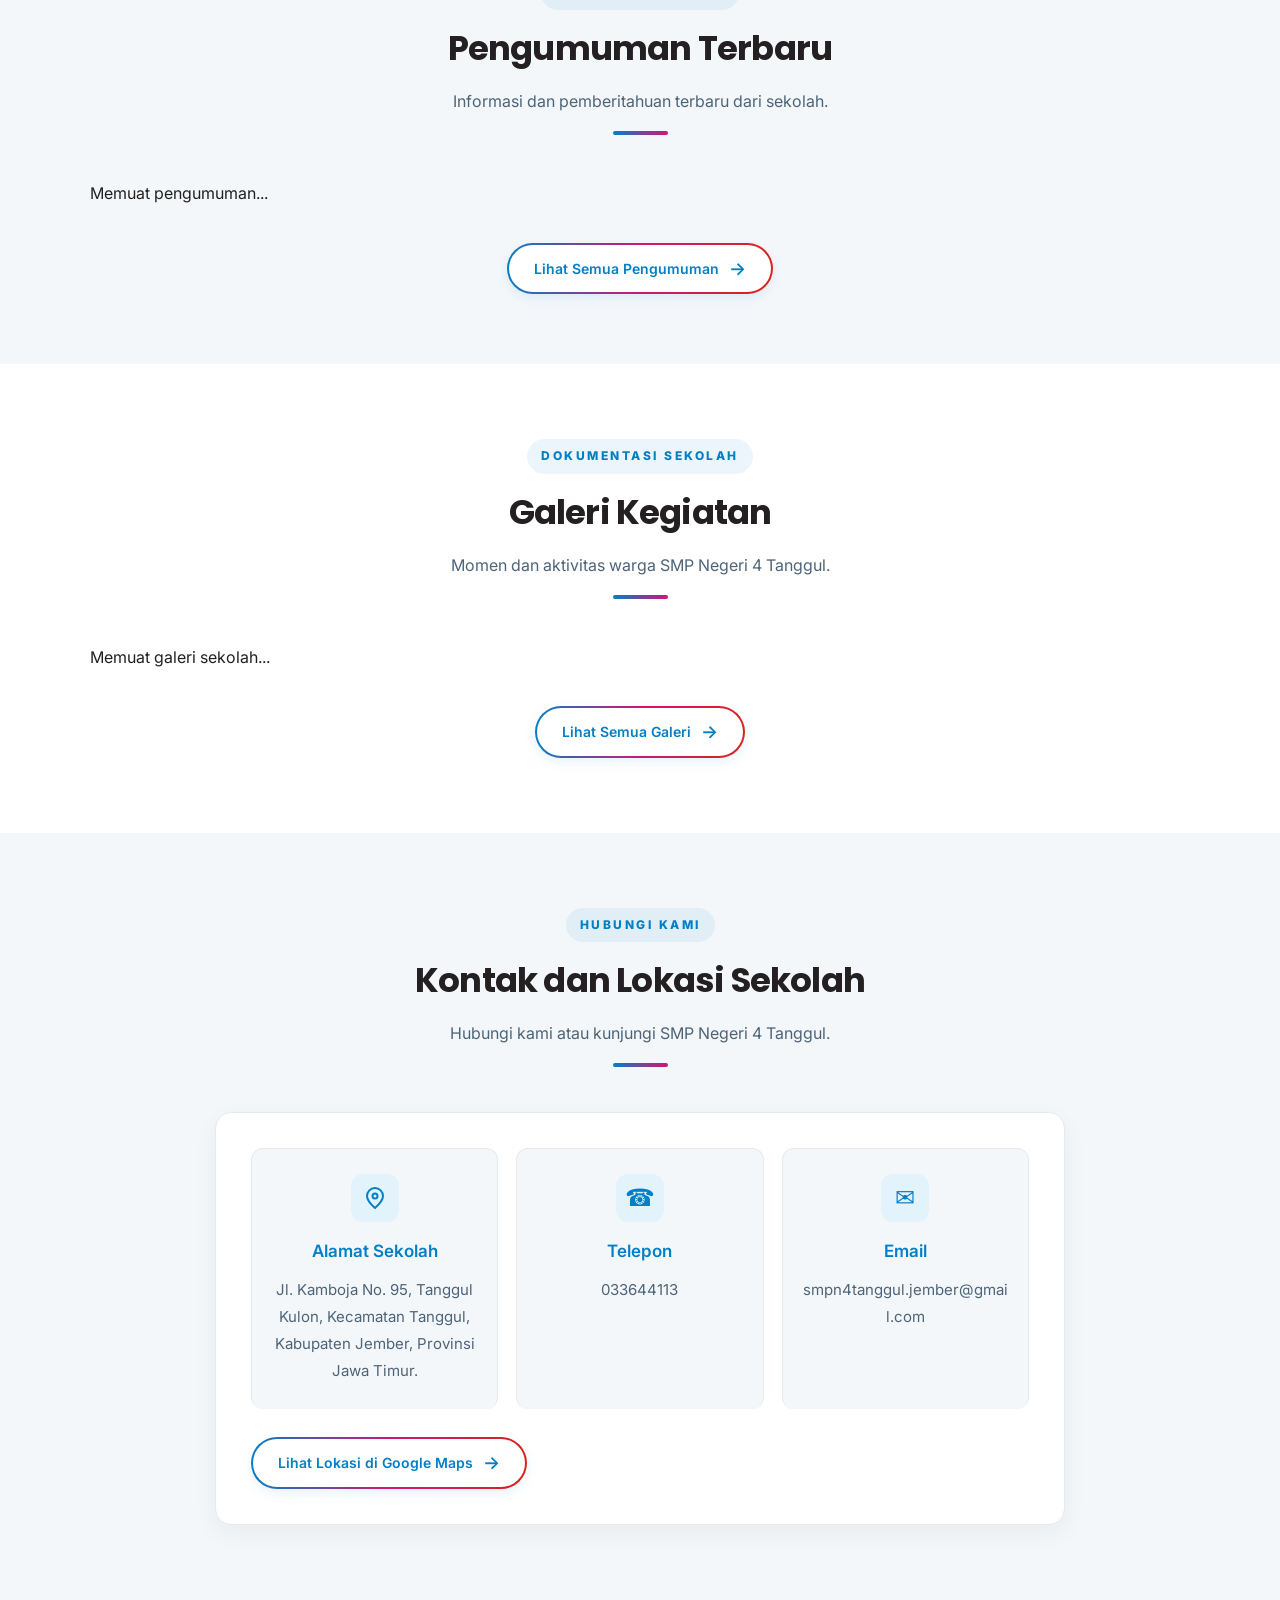
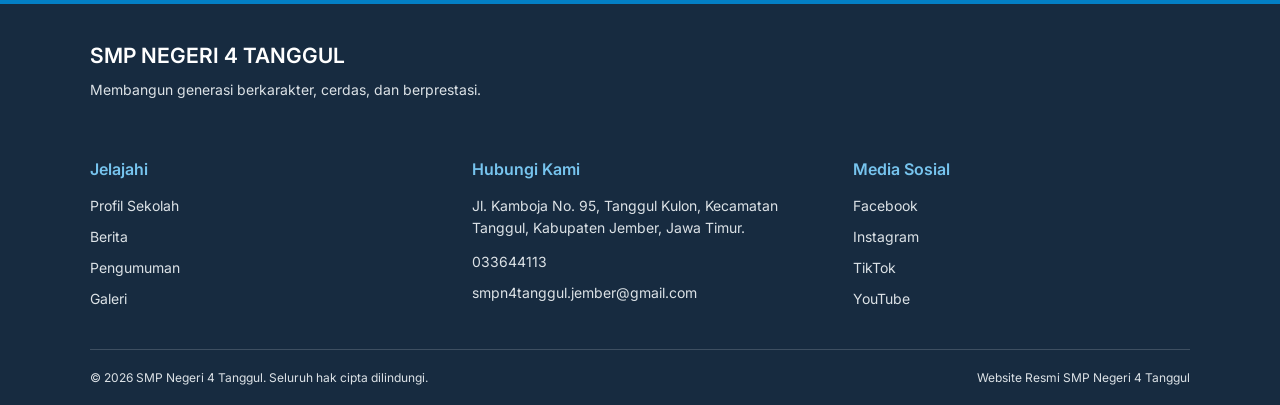
==== commit f43420a2: "perbaikan medsos" ====
--- a/website/index.html
+++ b/website/index.html
@@ -56,6 +56,10 @@
 }
 </script>
 
+<link rel="icon"
+  type="image/png"
+  href="/assets/logo-sekolah-opt.png">
+
 </head>
 
 <body>
@@ -403,10 +407,10 @@
 
           <div class="media-sosial-info">
             <h3>Facebook</h3>
+            <div class="nama-akun">SMP Negeri 4 Tanggul</div>
             <p>Ikuti informasi dan kabar terbaru seputar sekolah.</p>
             <span>Kunjungi Facebook <i class="fa-solid fa-arrow-right"></i></span>
           </div>
-
         </a>
 
         <!-- INSTAGRAM -->
@@ -420,6 +424,7 @@
 
           <div class="media-sosial-info">
             <h3>Instagram</h3>
+            <div class="nama-akun">SMP Negeri 4 Tanggul</div>
             <p>Lihat dokumentasi kegiatan dan momen menarik sekolah.</p>
             <span>Kunjungi Instagram <i class="fa-solid fa-arrow-right"></i></span>
           </div>
@@ -437,6 +442,7 @@
 
           <div class="media-sosial-info">
             <h3>TikTok</h3>
+            <div class="nama-akun">SMP Negeri 4 Tanggul</div>
             <p>Saksikan video aktivitas dan kreativitas warga sekolah.</p>
             <span>Kunjungi TikTok <i class="fa-solid fa-arrow-right"></i></span>
           </div>
@@ -454,6 +460,7 @@
 
           <div class="media-sosial-info">
             <h3>YouTube</h3>
+            <div class="nama-akun">SMP Negeri 4 Tanggul</div>
             <p>Tonton video dokumentasi dan berbagai kegiatan sekolah.</p>
             <span>Kunjungi YouTube <i class="fa-solid fa-arrow-right"></i></span>
           </div>
--- a/website/style.css
+++ b/website/style.css
@@ -6604,7 +6604,12 @@
   font-size: 19px;
   font-weight: 800;
 }
-
+.media-sosial-info .nama-akun {
+  margin: 0 0 9px;
+  color: #17365D;
+  font-size: 15px;
+  font-weight: 800;
+}
 .media-sosial-info p {
   margin: 0 0 17px;
   color: #64748B;
@@ -6669,3 +6674,4 @@
     font-size: 11px;
   }
 }
+
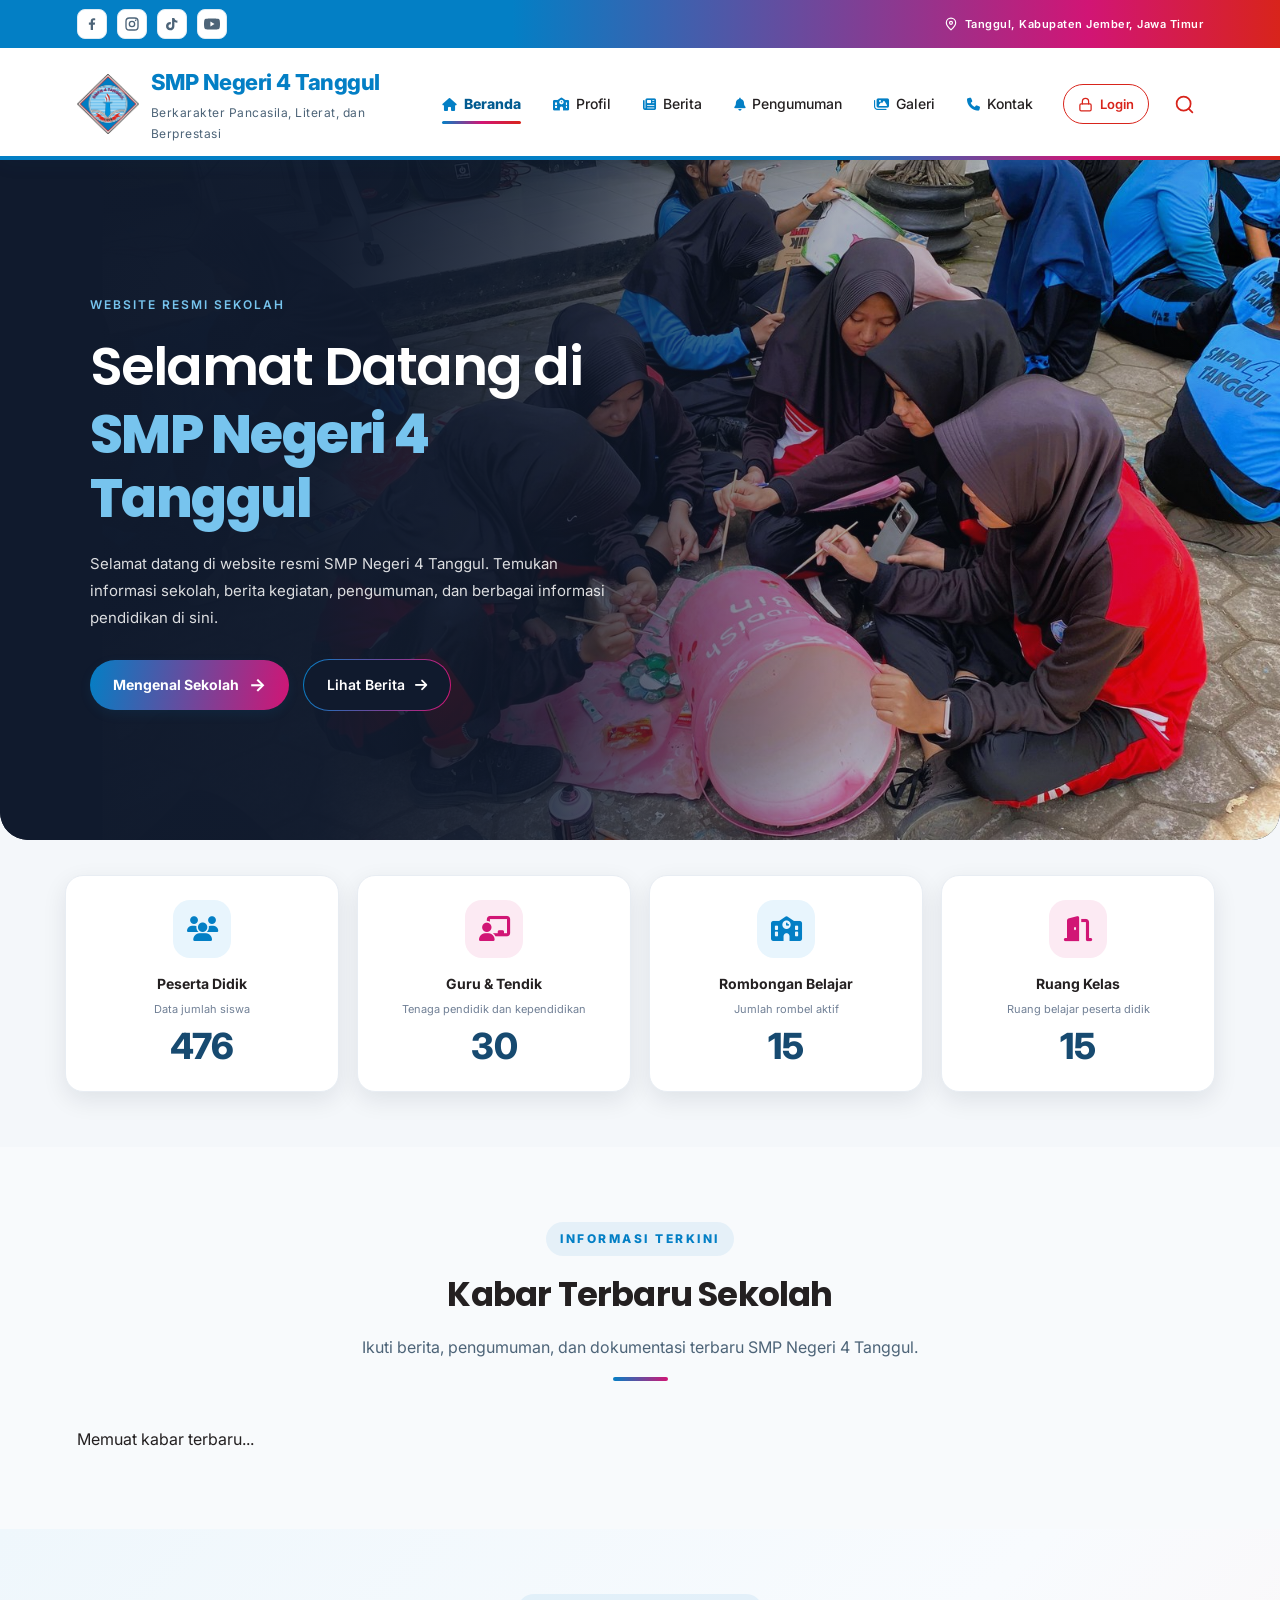
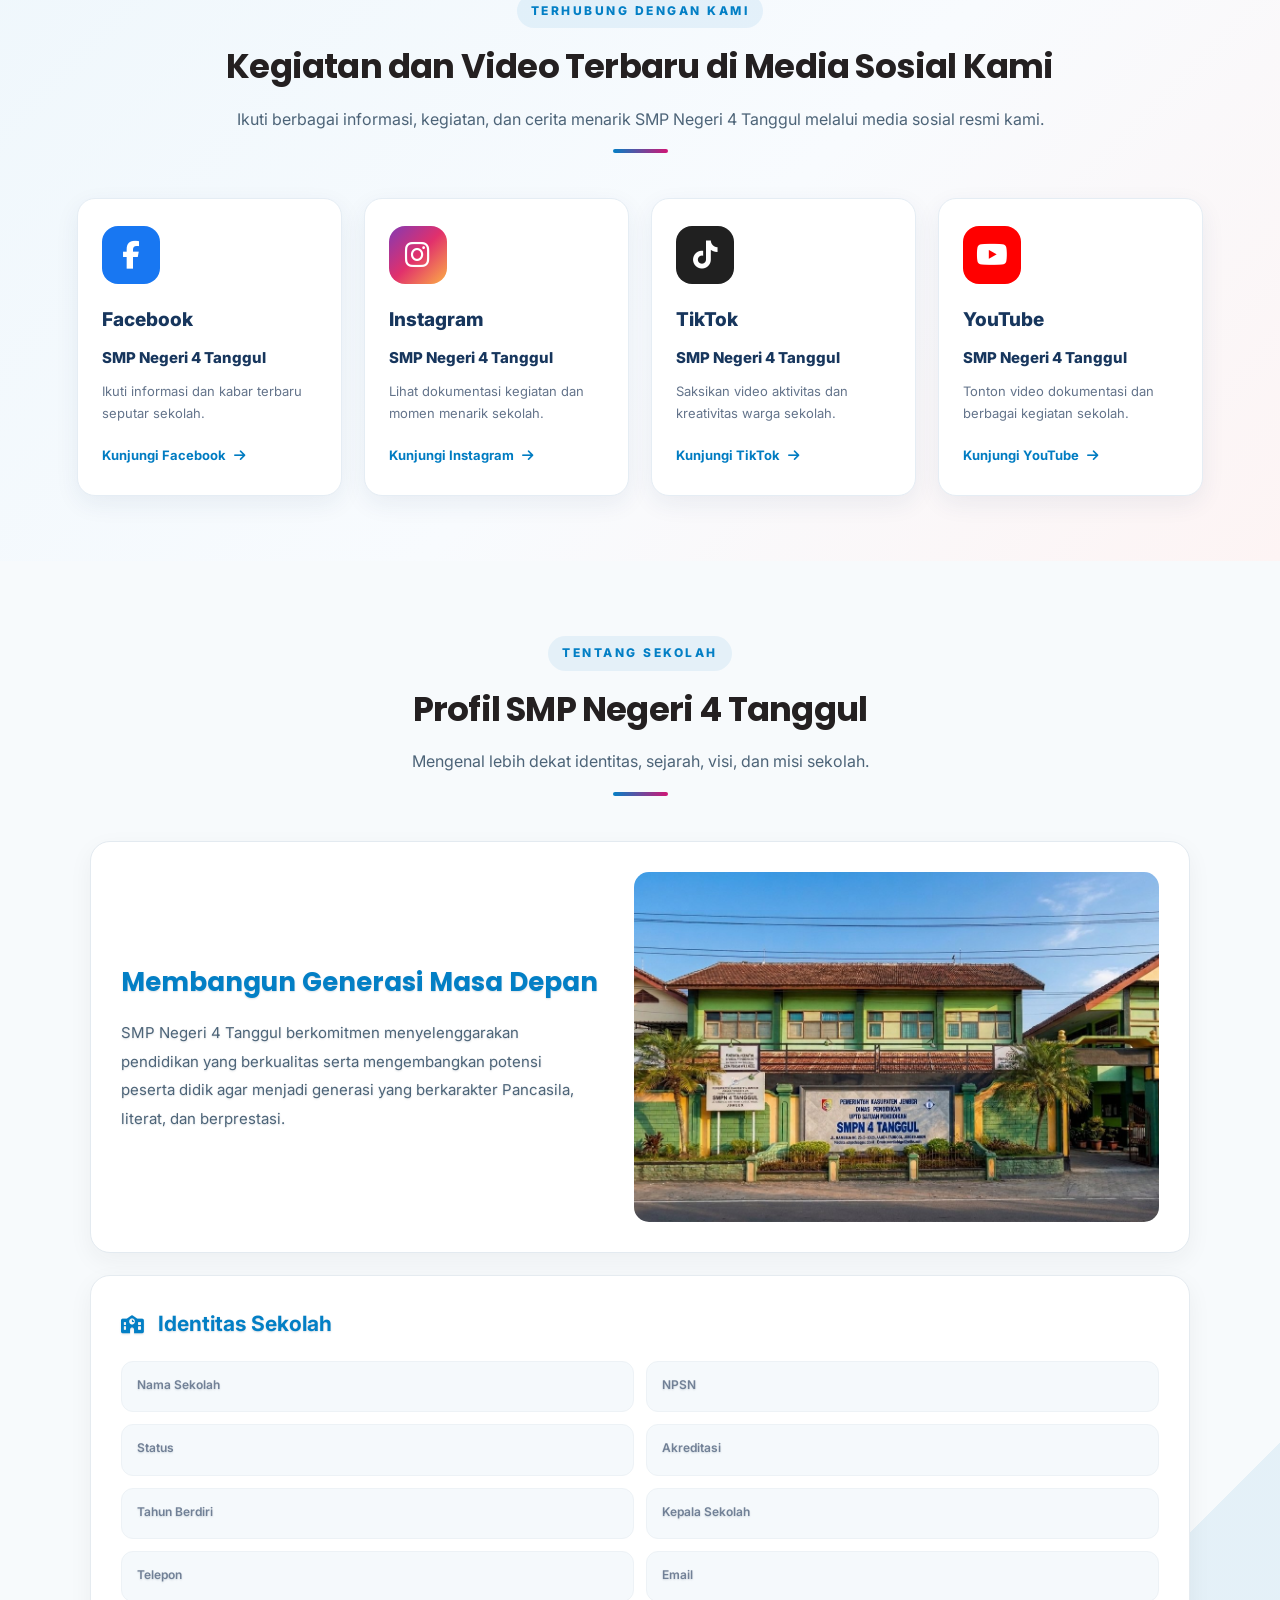
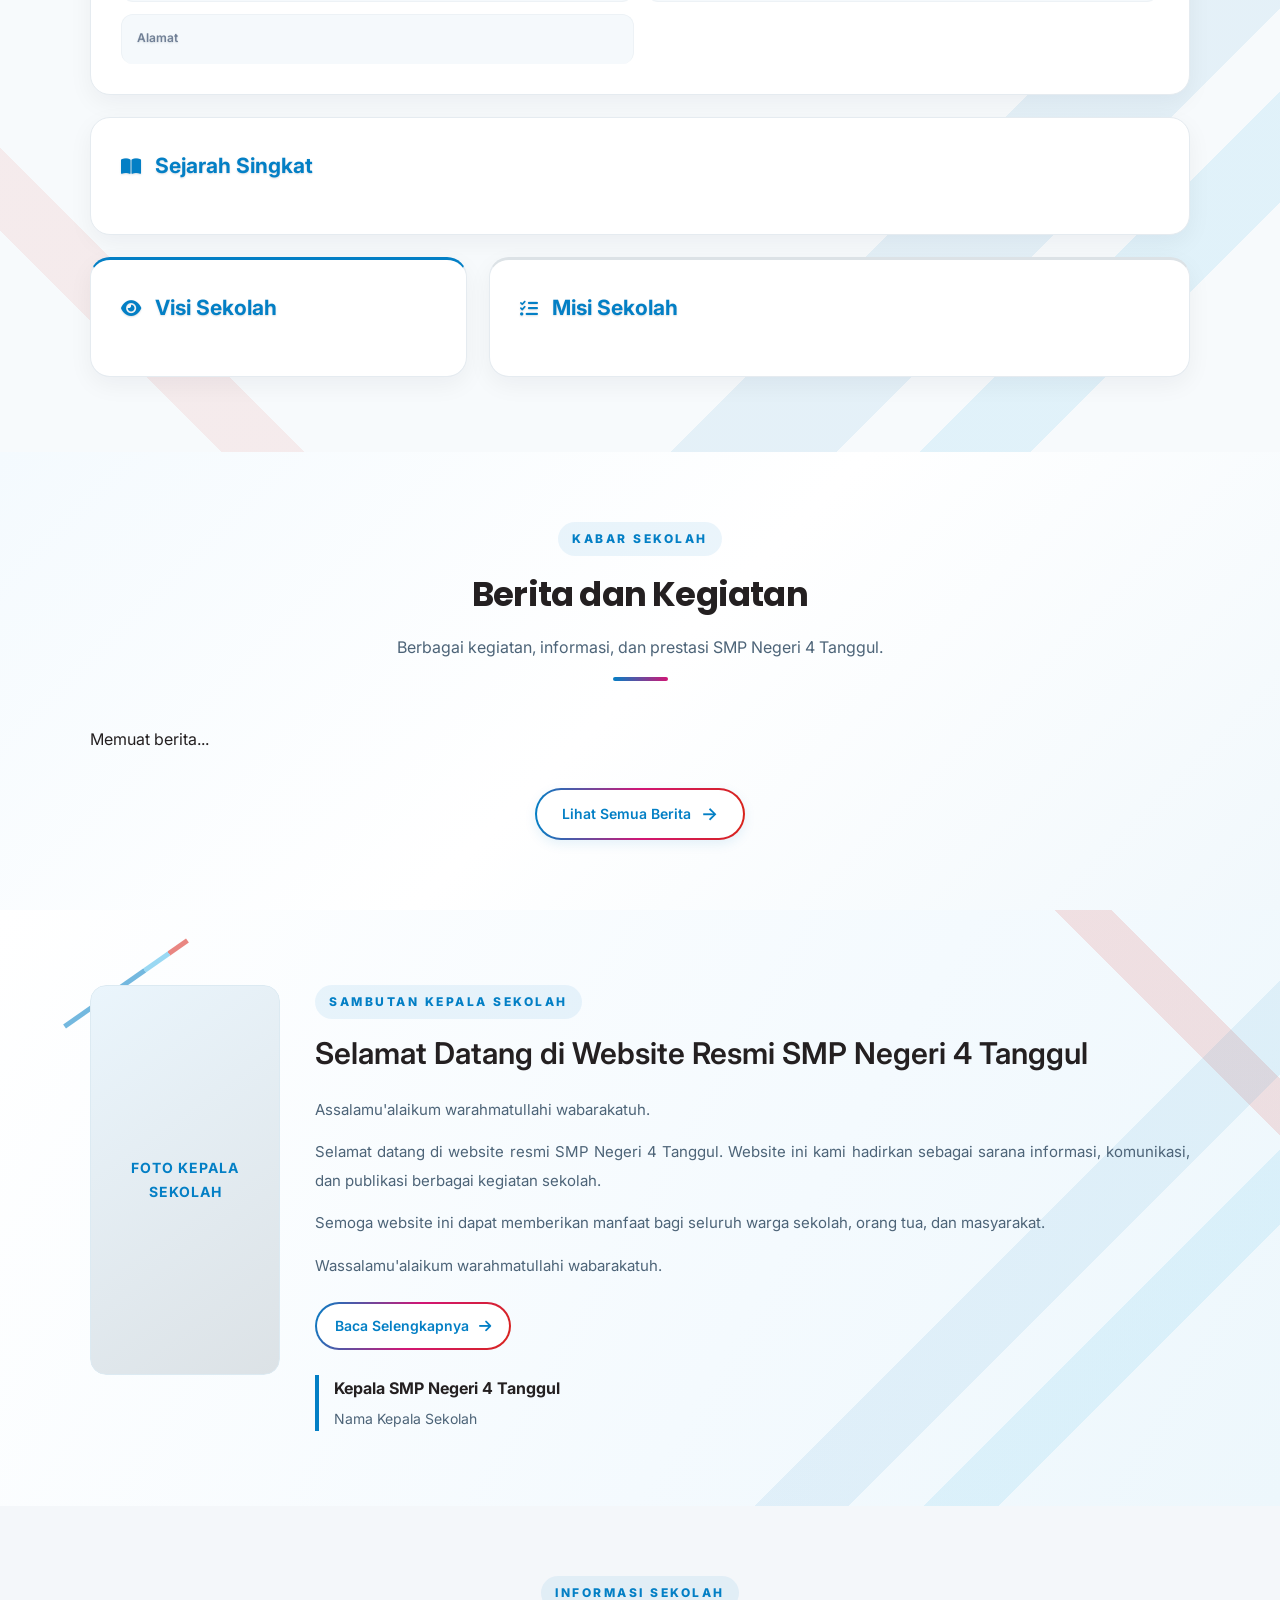
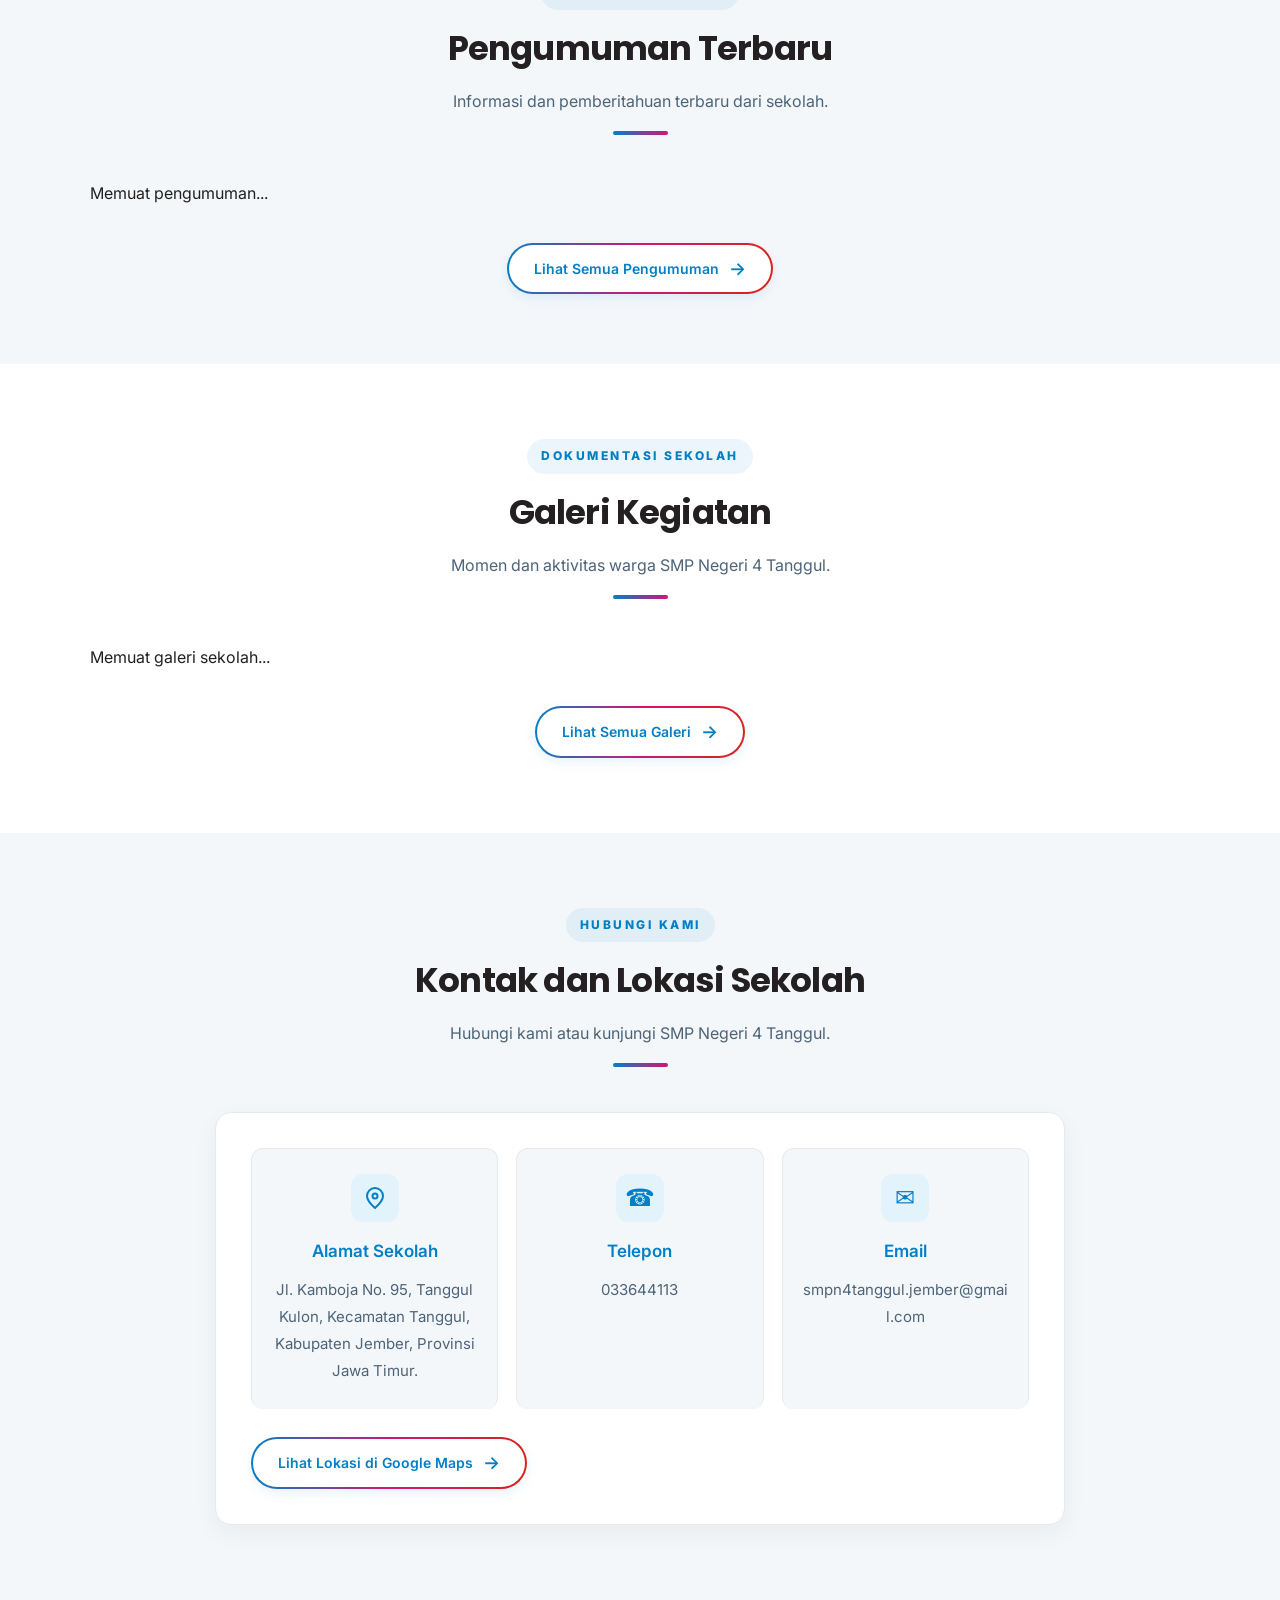
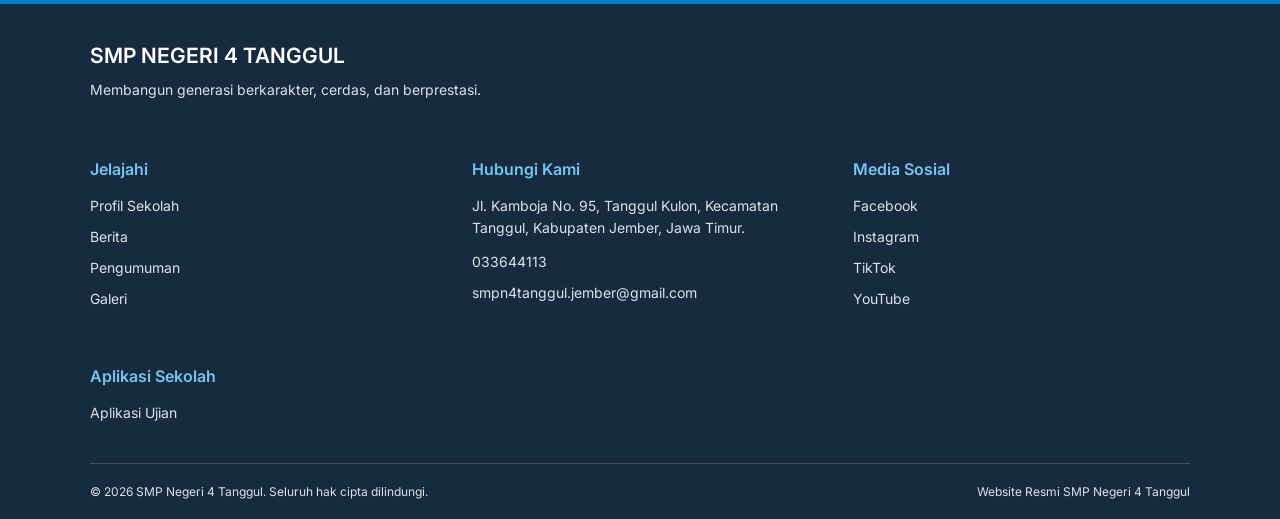
==== commit 481da99c: "Update index.html" ====
--- a/website/index.html
+++ b/website/index.html
@@ -803,7 +803,15 @@
             <a href="https://www.tiktok.com/@smpn4tanggulofficial" target="_blank" rel="noopener noreferrer">TikTok</a>
             <a href="https://www.youtube.com/@smpn4tanggul" target="_blank" rel="noopener noreferrer">YouTube</a>
           </div>
-
+           <!-- APLIKASI SEKOLAH -->
+          <div class="footer-section">
+            <h4>Aplikasi Sekolah</h4>
+            <a href="https://script.google.com/a/macros/guru.smp.belajar.id/s/AKfycbzODZAVFwwYZKF5MVlZf8u7bJjWzIpOuQdlJhgeICLiINE5bMIl37w6C0elBcWGAXeQ/exec"
+               target="_blank"
+               rel="noopener noreferrer">
+              Aplikasi Ujian
+            </a>
+          </div>
         </div>
 
         <!-- COPYRIGHT -->
--- a/website/style.css
+++ b/website/style.css
@@ -4541,20 +4541,28 @@
     transform: none;
 }
 
+
 .pratinjau-galeri {
     margin: 5px 0 20px;
-    max-width: 350px;
+    width: 100%;
     overflow: hidden;
+}
+
+.daftar-pratinjau-galeri {
+    display: grid;
+    grid-template-columns: repeat(auto-fill, minmax(120px, 1fr));
+    gap: 12px;
+}
+
+.daftar-pratinjau-galeri img {
+    display: block;
+    width: 100%;
+    height: 140px;
+    object-fit: cover;
     border-radius: 10px;
     border: 1px solid #DCE2E6;
 }
 
-.pratinjau-galeri img {
-    display: block;
-    width: 100%;
-    max-height: 240px;
-    object-fit: cover;
-}
 
 #pesanGaleri {
     margin-top: 15px;
